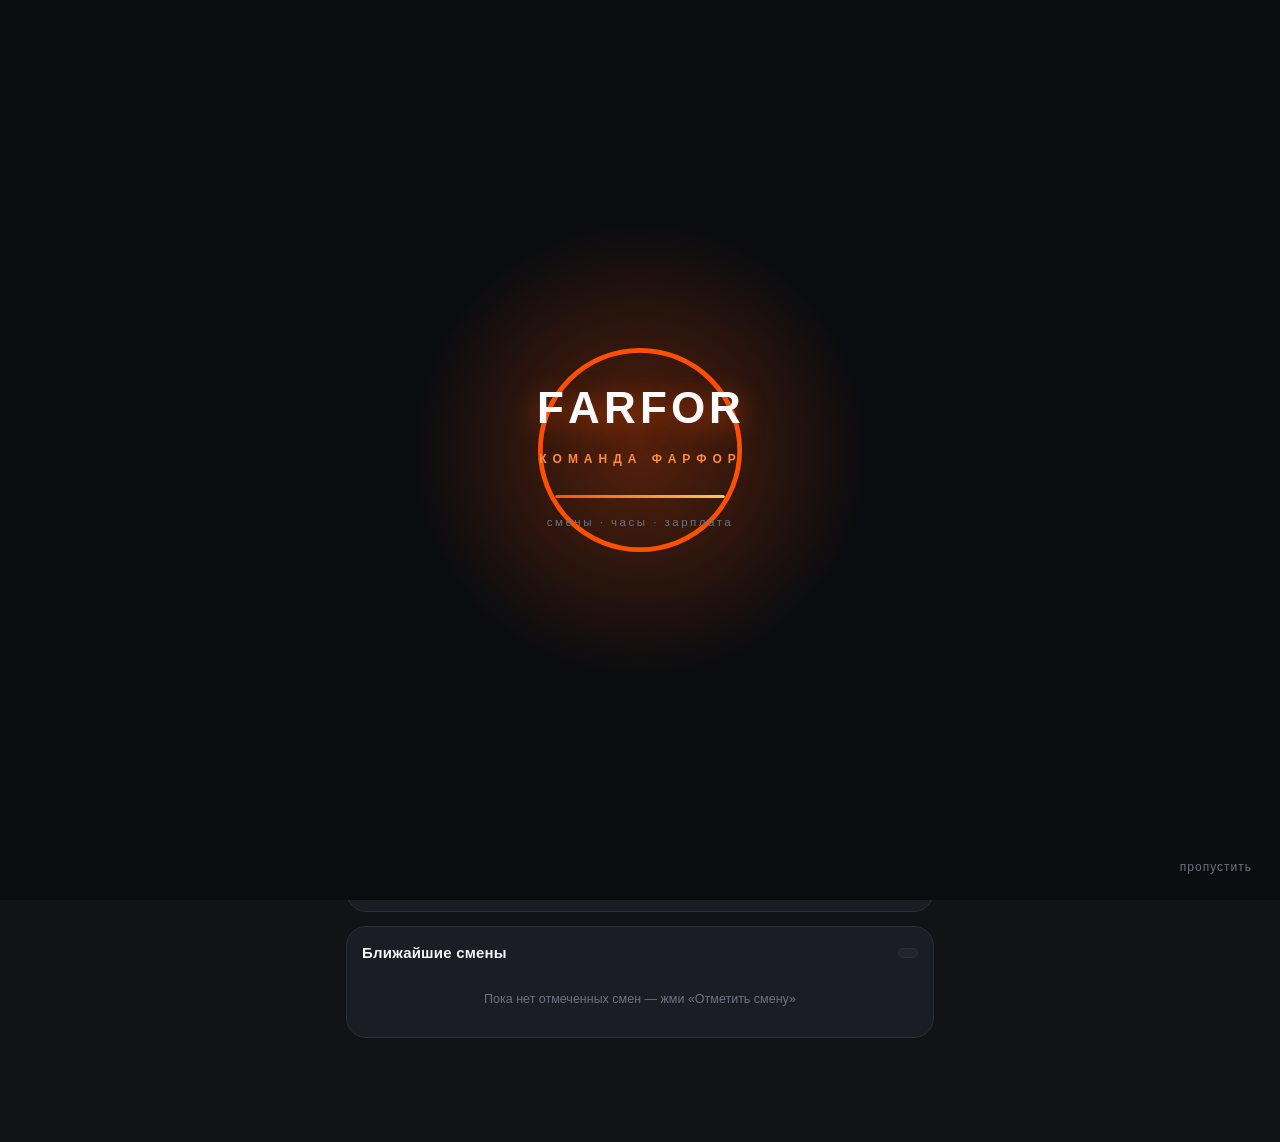
==== index.html @ def1e864 "sync: index.html" ====
<!DOCTYPE html>
<html lang="ru">
<head>
<meta charset="utf-8">
<meta name="viewport" content="width=device-width, initial-scale=1, viewport-fit=cover, user-scalable=no">
<title>Команда Фарфор — смены и зарплата</title>
<meta name="theme-color" content="#121317">
<meta name="description" content="Учёт смен, часов и зарплаты для повара FARFOR. График 2-2, 3-3, 5-2, календарь праздников, прогноз зарплаты.">
<link rel="manifest" href="manifest.webmanifest">
<link rel="icon" href="assets/icon-192.png">
<link rel="apple-touch-icon" href="assets/icon-192.png">
<meta name="apple-mobile-web-app-capable" content="yes">
<meta name="apple-mobile-web-app-status-bar-style" content="black-translucent">
<meta name="apple-mobile-web-app-title" content="Команда Фарфор">
<link rel="stylesheet" href="styles.css">
</head>
<body>

<!-- ══════════ ЗАСТАВКА ══════════ -->
<div id="splash" class="splash">
  <div class="splash-glow"></div>
  <div class="splash-ring"><svg viewBox="0 0 120 120"><circle class="ring-bg" cx="60" cy="60" r="52"/><circle class="ring-fg" cx="60" cy="60" r="52"/></svg></div>
  <div class="splash-logo">
    <span class="s-l">F</span><span class="s-l">A</span><span class="s-l">R</span><span class="s-l">F</span><span class="s-l">O</span><span class="s-l">R</span>
  </div>
  <div class="splash-sub">КОМАНДА&nbsp;ФАРФОР</div>
  <div class="splash-line"><i></i></div>
  <div class="splash-hint">смены · часы · зарплата</div>
  <button id="splashSkip" class="splash-skip">пропустить</button>
</div>

<!-- ══════════ ШАПКА ══════════ -->
<header class="topbar">
  <div class="tb-mark" id="tbMark">
    <svg viewBox="0 0 44 44" aria-hidden="true">
      <circle cx="22" cy="22" r="20" fill="none" stroke="#fe5000" stroke-width="2.5" opacity=".35"/>
      <path d="M13 27.5c0-5.2 4-9 9-9s9 3.8 9 9" fill="none" stroke="#fe5000" stroke-width="2.5" stroke-linecap="round"/>
      <circle cx="22" cy="16" r="3" fill="#ffc857"/>
    </svg>
  </div>
  <div class="tb-txt">
    <div class="tb-title" id="tbTitle">Команда Фарфор</div>
    <div class="tb-sub" id="tbSub">сегодня</div>
  </div>
  <div class="tb-rate"><span id="tbRate">—</span><small>₽/час</small></div>
  <button class="tb-theme" id="themeBtn" title="Светлая / тёмная тема">☀</button>
</header>

<main id="app">

  <!-- ══════════ СЕГОДНЯ ══════════ -->
  <section class="view on" id="view-home">
    <div class="hero" id="heroCard">
      <div class="hero-top">
        <span class="hero-hi" id="heroHi">Привет</span>
        <span class="hero-date" id="heroDate"></span>
      </div>
      <div class="hero-amt" id="heroAmt">0 ₽</div>
      <div class="hero-cap" id="heroCap">заработано сегодня</div>
      <div class="hero-bar"><i id="heroBar"></i></div>
      <div class="hero-foot">
        <div><b id="heroShift">—</b><span>смена сегодня</span></div>
        <div><b id="heroMonth">—</b><span>за месяц</span></div>
        <div><b id="heroLeft">—</b><span>до зарплаты</span></div>
      </div>
    </div>

    <div class="grid4">
      <div class="stat"><b id="stWeek">0</b><span>за неделю, ₽</span></div>
      <div class="stat"><b id="stMonth">0</b><span>за месяц, ₽</span></div>
      <div class="stat"><b id="stAll">0</b><span>всего, ₽</span></div>
      <div class="stat"><b id="stShifts">0</b><span>смен всего</span></div>
    </div>

    <div class="grid2">
      <div class="card mini">
        <div class="mi-ic">🔥</div>
        <b id="streakVal">0</b>
        <span id="streakTxt">серия смен подряд</span>
      </div>
      <div class="card mini">
        <div class="mi-ic">📈</div>
        <b id="deltaVal">—</b>
        <span id="deltaTxt">к прошлому месяцу</span>
      </div>
    </div>

    <div class="card">
      <div class="card-h"><h3>Прогноз: сколько получу</h3><span class="pill" id="payPill">зарплата 10-го</span></div>
      <div class="forecast">
        <div class="fc-row"><span id="fcLbl1">Зарплата</span><b id="fcPay1">—</b></div>
        <div class="fc-row"><span id="fcLbl2">Аванс</span><b id="fcPay2">—</b></div>
        <div class="fc-row big"><span id="fcLbl3">Ближайшая выплата</span><b id="fcTotal">0 ₽</b></div>
      </div>
      <div class="fc-bar"><i id="fcBar"></i></div>
      <div class="fc-note" id="fcNote"></div>
    </div>

    <div class="card">
      <div class="card-h"><h3>Быстрые действия</h3></div>
      <div class="quick">
        <button class="qbtn" data-act="mark-today"><span class="qi">✓</span>Отметить смену</button>
        <button class="qbtn" data-act="open-sched"><span class="qi">▤</span>График 2-2</button>
        <button class="qbtn" data-act="open-bonus"><span class="qi">₽</span>Чаевые / премия</button>
        <button class="qbtn" data-act="make-report"><span class="qi">⎙</span>Отчёт текстом</button>
      </div>
    </div>

    <div class="card">
      <div class="card-h"><h3>Ближайшие смены</h3><span class="pill" id="nextPill"></span></div>
      <div id="nextList" class="list"></div>
    </div>
  </section>

  <!-- ══════════ КАЛЕНДАРЬ ══════════ -->
  <section class="view" id="view-cal">
    <div class="card cal-card">
      <div class="cal-head">
        <button class="nav" data-cal="prev">‹</button>
        <div class="cal-month" id="calMonth"></div>
        <button class="nav" data-cal="next">›</button>
      </div>
      <div class="cal-week"><span>Пн</span><span>Вт</span><span>Ср</span><span>Чт</span><span>Пт</span><span>Сб</span><span>Вс</span></div>
      <div class="cal-grid" id="calGrid"></div>
      <div class="cal-legend">
        <span><i class="lg lg-work"></i>смена</span>
        <span><i class="lg lg-off"></i>отдых</span>
        <span><i class="lg lg-vac"></i>отпуск/больничный</span>
        <span><i class="lg lg-hol"></i>праздник</span>
      </div>
      <div class="cal-sum" id="calSum"></div>
      <div class="cal-actions">
        <button class="btn ghost" data-cal="fill">Заполнить по графику</button>
        <button class="btn ghost" data-cal="clear">Очистить месяц</button>
      </div>
    </div>
  </section>

  <!-- ══════════ ГРАФИК ══════════ -->
  <section class="view" id="view-sched">
    <div class="card">
      <div class="card-h"><h3>Мой график</h3><span class="pill" id="schedPill">2-2</span></div>
      <p class="muted small">Выбери паттерн — приложение расставит смены по календарю и посчитает зарплату.</p>
      <div class="pats" id="pats"></div>
    </div>
    <div class="card">
      <div class="card-h"><h3>Настройки графика</h3></div>
      <div class="field"><label>Начало отсчёта</label><input type="date" id="schedStart"></div>
      <div class="field"><label>Часов в смене</label>
        <div class="chips" id="schedHours"></div>
      </div>
      <div class="field"><label>Предпраздничный день</label>
        <select id="schedShort">
          <option value="6">Минус 1 час (шестидневка)</option>
          <option value="5">Минус 1 час (пятидневка)</option>
          <option value="0">Не сокращать</option>
        </select>
      </div>
      <button class="btn primary" data-act="apply-sched">Применить на 3 месяца</button>
    </div>
    <div class="card" id="schedPreviewCard">
      <div class="card-h"><h3>Превью</h3><span class="pill" id="prevPill"></span></div>
      <div id="schedPreview"></div>
    </div>
  </section>

  <!-- ══════════ ТАБЕЛЬ ══════════ -->
  <section class="view" id="view-tab">
    <div class="card">
      <div class="card-h"><h3>Табель</h3>
        <div style="display:flex;gap:6px">
          <button class="nav" data-tab-range="prev">‹</button>
          <button class="nav" data-tab-range="next">›</button>
        </div>
      </div>
      <button class="btn ghost" data-act="add-bonus" style="width:100%;margin-bottom:12px">+ Премия за месяц (бонус, доплата)</button>
      <div id="bonusLine"></div>
      <div class="seg" id="tabSeg">
        <button data-tr="month" class="on">Месяц</button>
        <button data-tr="q">3 мес</button>
        <button data-tr="all">Всё</button>
      </div>
      <div id="tabTitle" class="muted small" style="margin-bottom:8px"></div>
      <div id="tabList" class="list"></div>
      <div class="cal-sum" id="tabSum" style="margin-top:12px"></div>
    </div>
  </section>

  <!-- ══════════ СТАТИСТИКА ══════════ -->
  <section class="view" id="view-stats">
    <div class="seg" id="statsSeg">
      <button data-range="month" class="on">Месяц</button>
      <button data-range="q">3 мес</button>
      <button data-range="year">Год</button>
      <button data-range="all">Всё</button>
    </div>
    <div class="card">
      <div class="card-h"><h3>Заработок по дням</h3><span class="pill" id="chartPill"></span></div>
      <div id="chartBars" class="chart"></div>
    </div>
    <div class="card">
      <div class="card-h"><h3>Накопительно: факт vs график</h3></div>
      <div id="chartLine" class="chart"></div>
    </div>
    <div class="card">
      <div class="card-h"><h3>Структура</h3></div>
      <div id="chartDonut" class="chart"></div>
      <div id="statsBreak" class="break"></div>
    </div>
  </section>

  <!-- ══════════ НАСТРОЙКИ ══════════ -->
  <section class="view" id="view-set">
    <div class="card">
      <div class="card-h"><h3>Профиль</h3></div>
      <div class="field"><label>Как тебя звать</label><input type="text" id="fName" placeholder="Повар"></div>
      <div class="field"><label>Часовая ставка, ₽</label><input type="number" id="fRate" inputmode="numeric" min="0" step="10"></div>
      <div class="field row2">
        <div><label>Смена с</label><input type="time" id="fShiftStart" value="10:00"></div>
        <div><label>Смена до</label><input type="time" id="fShiftEnd" value="23:45"></div>
      </div>
      <div class="field"><label>Часов в смене по умолчанию</label><input type="number" id="fHours" inputmode="decimal" min="1" max="24" step="0.25"></div>
      <div class="field"><label>Точка / ресторан</label><input type="text" id="fPoint" placeholder="Уфа, Айская"></div>
      <div class="field row2">
        <div><label>Аванс — какого числа</label>
          <select id="fAdvance">
            <option value="1">1-е</option><option value="5">5-е</option>
            <option value="10">10-е</option><option value="15">15-е</option>
          </select>
        </div>
        <div><label>Зарплата — какого числа</label>
          <select id="fPayday">
            <option value="10">10-е</option><option value="15">15-е</option>
            <option value="20">20-е</option><option value="25">25-е</option>
            <option value="31">31-е</option>
          </select>
        </div>
      </div>
    </div>
    <div class="card">
      <div class="card-h"><h3>Доплаты</h3></div>
      <p class="muted small">У тебя по умолчанию 275 ₽/час и смена 10:00–23:45 без доплат. Ночные и праздничные — на твоё усмотрение, бонусы можно приплюсовать в конце месяца через «Премию за месяц» в Табеле.</p>
      <div class="field row2">
        <div><label>Ночная смена, +%</label><input type="number" id="fNight" inputmode="numeric" min="0" max="200" step="5"></div>
        <div><label>Праздник, +%</label><input type="number" id="fHol" inputmode="numeric" min="0" max="300" step="10"></div>
      </div>
      <div class="field"><label>Тема</label>
        <div class="chips" id="themeChips">
          <button class="chip on" data-theme="dark">🌙 Тёмная</button>
          <button class="chip" data-theme="light">☀ Светлая</button>
        </div>
      </div>
    </div>
    <div class="card">
      <div class="card-h"><h3>Данные</h3></div>
      <p class="muted small">Всё хранится только на телефоне. Никуда не отправляется.</p>
      <div class="quick">
        <button class="qbtn" data-act="exp-json"><span class="qi">↓</span>Экспорт JSON</button>
        <button class="qbtn" data-act="exp-csv"><span class="qi">↓</span>Экспорт CSV</button>
        <button class="qbtn" data-act="imp-json"><span class="qi">↑</span>Импорт JSON</button>
        <button class="qbtn" data-act="copy-backup"><span class="qi">⧉</span>Копировать в буфер</button>
      </div>
      <input type="file" id="impFile" accept=".json,application/json" hidden>
    </div>
    <div class="card">
      <div class="card-h"><h3>Приложение</h3></div>
      <div class="about">
        <div class="ab-row"><span>Версия</span><b id="abVer">1.0</b></div>
        <div class="ab-row"><span>Бренд</span><b>FARFOR</b></div>
        <div class="ab-row"><span>Данных в базе</span><b id="abCount">0</b></div>
      </div>
      <button class="btn danger" data-act="reset">Сбросить всё</button>
    </div>
  </section>
</main>

<!-- ══════════ НИЖНЕЕ МЕНЮ ══════════ -->
<nav class="tabbar">
  <button data-tab="home" class="on"><span class="ti">◉</span>Сегодня</button>
  <button data-tab="cal"><span class="ti">▦</span>Календарь</button>
  <button data-tab="sched"><span class="ti">▤</span>График</button>
  <button data-tab="tab"><span class="ti">☰</span>Табель</button>
  <button data-tab="stats"><span class="ti">◔</span>Стат.</button>
  <button data-tab="set"><span class="ti">⚙</span>Ещё</button>
</nav>

<!-- ══════════ ШТОРКА ДНЯ ══════════ -->
<div class="sheet-wrap" id="sheetWrap">
  <div class="sheet-bg" id="sheetBg"></div>
  <div class="sheet">
    <div class="sh-head">
      <div>
        <div class="sh-date" id="shDate"></div>
        <div class="sh-hol" id="shHol"></div>
      </div>
      <button class="sh-x" id="shClose">✕</button>
    </div>
    <div class="sh-body">
      <div class="field"><label>Что за день</label>
        <div class="chips" id="kindChips">
          <button data-kind="work" class="chip on">Смена</button>
          <button data-kind="off" class="chip">Отдых</button>
          <button data-kind="vacation" class="chip">Отпуск</button>
        </div>
      </div>
      <div class="field" id="hoursField"><label>Часов в смене</label>
        <div class="chips" id="hoursChips"></div>
        <div class="hours-row">
          <input type="number" id="shHours" min="0" max="24" step="0.25" inputmode="decimal">
          <span>ч фактически отработал</span>
        </div>
      </div>
      <div class="field" id="slotField"><label>Время смены</label>
        <div class="chips" id="slotChips"></div>
      </div>
      <div class="field" id="shortField"><label>Предпраздничный день</label>
        <div class="chips" id="shortChips">
          <button class="chip on" data-short="1">Минус 1 час</button>
          <button class="chip" data-short="0">Без сокращения</button>
        </div>
      </div>
      <div class="field row2">
        <div><label>Ставка, ₽/час</label><input type="number" id="shRate" inputmode="numeric" min="0" step="10"></div>
        <div><label>Чаевые / премия, ₽</label><input type="number" id="shBonus" inputmode="numeric" min="0" step="50"></div>
      </div>
      <div class="field"><label>Заметка</label><input type="text" id="shNote" placeholder="заказ, банкет, обучение"></div>
      <div class="sh-sum" id="shSum"></div>
      <div class="sh-actions">
        <button class="btn ghost" id="shDel">Удалить</button>
        <button class="btn primary" id="shSave">Сохранить</button>
      </div>
    </div>
  </div>
</div>

<div id="toast" class="toast"></div>

<script src="app.js"></script>
</body>
</html>
---- styles.css ----
/* ═══════════════════════════════════════════════
   КОМАНДА ФАРФОР — тёмная тема, оранжевый акцент
   ═══════════════════════════════════════════════ */
:root{
  --bg:#121317; --bg2:#171920; --card:#1b1d24; --card2:#21242d; --line:#2b2f39;
  --acc:#fe5000; --acc2:#ff8a3d; --gold:#ffc857; --green:#2ecc71; --red:#ff5a5f; --blue:#4aa8ff;
  --txt:#f4f5f7; --mut:#9aa1ae; --mut2:#6b7280;
  --sb: env(safe-area-inset-bottom, 0px);
  --tb: 64px;
  --r:20px;
}
*{box-sizing:border-box; -webkit-tap-highlight-color:transparent}
html,body{margin:0;padding:0}
body{
  background:var(--bg); color:var(--txt); font-family:-apple-system,BlinkMacSystemFont,"Segoe UI",Roboto,"Helvetica Neue",Arial,sans-serif;
  font-size:15px; line-height:1.45; -webkit-font-smoothing:antialiased;
  background-image:radial-gradient(900px 480px at 88% -8%, rgba(254,80,0,.16), transparent 62%),
                   radial-gradient(700px 400px at -10% 4%, rgba(255,200,87,.07), transparent 60%);
  background-attachment:fixed;
  min-height:100vh; overflow-x:hidden;
}
h3{margin:0;font-size:15px;font-weight:700;letter-spacing:.2px}
input,select,button{font-family:inherit;font-size:inherit;color:inherit}
button{cursor:pointer;border:none;background:none}
.muted{color:var(--mut)}
.small{font-size:12.5px;line-height:1.5}

/* ─────────── ЗАСТАВКА ─────────── */
.splash{
  position:fixed; inset:0; z-index:99; background:#0b0c0f; display:flex; flex-direction:column;
  align-items:center; justify-content:center; gap:0; overflow:hidden;
  transition:opacity .45s ease, visibility .45s;
}
.splash.hide{opacity:0; visibility:hidden; pointer-events:none}
.splash-glow{
  position:absolute; width:520px; height:520px; border-radius:50%;
  background:radial-gradient(circle, rgba(254,80,0,.30), transparent 62%);
  animation:glowPulse 2.2s ease-in-out infinite;
}
@keyframes glowPulse{0%,100%{transform:scale(.82);opacity:.55}50%{transform:scale(1.12);opacity:1}}
.splash-ring{position:absolute; width:230px; height:230px}
.splash-ring svg{width:100%;height:100%;transform:rotate(-90deg)}
.ring-bg{fill:none;stroke:rgba(255,255,255,.07);stroke-width:2}
.ring-fg{fill:none;stroke:var(--acc);stroke-width:2.5;stroke-linecap:round;
  stroke-dasharray:327;stroke-dashoffset:327;animation:ring 1.25s cubic-bezier(.4,0,.2,1) forwards}
@keyframes ring{to{stroke-dashoffset:0}}
.splash-logo{position:relative;display:flex;gap:2px;font-size:44px;font-weight:800;letter-spacing:2px;margin-top:6px}
.splash-logo .s-l{
  opacity:0;transform:translateY(16px) scale(.7);color:#fff;
  animation:letterIn .5s cubic-bezier(.2,1.3,.4,1) forwards;
  text-shadow:0 6px 26px rgba(254,80,0,.55);
}
.splash-logo .s-l:nth-child(1){animation-delay:.28s}.splash-logo .s-l:nth-child(2){animation-delay:.36s}
.splash-logo .s-l:nth-child(3){animation-delay:.44s}.splash-logo .s-l:nth-child(4){animation-delay:.52s}
.splash-logo .s-l:nth-child(5){animation-delay:.60s}.splash-logo .s-l:nth-child(6){animation-delay:.68s}
@keyframes letterIn{to{opacity:1;transform:translateY(0) scale(1)}}
.splash-sub{
  position:relative;margin-top:12px;font-size:12px;letter-spacing:6px;color:var(--acc2);
  opacity:0;animation:fadeIn .6s ease .95s forwards;font-weight:700;
}
.splash-line{position:relative;width:170px;height:3px;border-radius:3px;background:rgba(255,255,255,.1);margin-top:26px;overflow:hidden}
.splash-line i{position:absolute;inset:0;width:0;background:linear-gradient(90deg,var(--acc),var(--gold));animation:load 3.4s cubic-bezier(.3,.8,.4,1) forwards;border-radius:3px}
@keyframes load{to{width:100%}}
.splash-hint{position:relative;margin-top:16px;font-size:11.5px;letter-spacing:2.5px;color:var(--mut2);opacity:0;animation:fadeIn .6s ease 1.25s forwards}
@keyframes fadeIn{to{opacity:1}}
.splash-skip{position:absolute;right:16px;bottom:calc(18px + var(--sb));color:var(--mut2);font-size:12px;padding:8px 12px;letter-spacing:1px}
.splash-skip:active{color:var(--txt)}

/* ─────────── ШАПКА ─────────── */
.topbar{
  position:sticky; top:0; z-index:20; display:flex; align-items:center; gap:11px;
  padding:calc(env(safe-area-inset-top,0px) + 12px) 16px 12px;
  background:rgba(18,19,23,.82); backdrop-filter:blur(14px); -webkit-backdrop-filter:blur(14px);
  border-bottom:1px solid rgba(255,255,255,.05);
}
.tb-mark{width:38px;height:38px;flex:0 0 38px}
.tb-mark svg{width:100%;height:100%}
.tb-txt{flex:1;min-width:0}
.tb-title{font-weight:800;font-size:16px;letter-spacing:.3px;white-space:nowrap;overflow:hidden;text-overflow:ellipsis}
.tb-sub{font-size:11.5px;color:var(--mut);text-transform:lowercase}
.tb-rate{text-align:right;line-height:1.1}
.tb-rate span{font-weight:800;font-size:15px;color:var(--acc2)}
.tb-rate small{display:block;font-size:9.5px;color:var(--mut2);letter-spacing:.5px}

main{padding:16px 16px calc(var(--tb) + var(--sb) + 26px);max-width:620px;margin:0 auto}
.view{display:none;animation:fadeUp .28s ease}
.view.on{display:block}
@keyframes fadeUp{from{opacity:0;transform:translateY(9px)}to{opacity:1;transform:none}}

/* ─────────── ГЕРОЙ (сегодня) ─────────── */
.hero{
  position:relative;overflow:hidden;border-radius:24px;padding:18px 18px 14px;margin-bottom:14px;
  background:linear-gradient(145deg,#24272f 0%,#1a1c22 55%,#15161b 100%);
  border:1px solid var(--line);
  box-shadow:0 18px 44px -22px rgba(0,0,0,.9);
}
.hero::after{
  content:"";position:absolute;right:-56px;top:-56px;width:190px;height:190px;border-radius:50%;
  background:radial-gradient(circle,rgba(254,80,0,.34),transparent 68%);
}
.hero-top{display:flex;justify-content:space-between;align-items:baseline;position:relative;z-index:1}
.hero-hi{font-size:13.5px;color:var(--mut)}
.hero-date{font-size:12px;color:var(--mut2);text-transform:capitalize}
.hero-amt{position:relative;z-index:1;font-size:38px;font-weight:800;letter-spacing:-1px;margin-top:10px;
  background:linear-gradient(180deg,#fff,#ffc9a8);-webkit-background-clip:text;background-clip:text;color:transparent}
.hero-cap{position:relative;z-index:1;font-size:12.5px;color:var(--mut);margin-top:-2px}
.hero-bar{position:relative;z-index:1;height:6px;border-radius:6px;background:rgba(255,255,255,.07);margin:14px 0 12px;overflow:hidden}
.hero-bar i{display:block;height:100%;width:0;border-radius:6px;background:linear-gradient(90deg,var(--acc),var(--gold));transition:width .7s cubic-bezier(.3,1,.4,1)}
.hero-foot{position:relative;z-index:1;display:grid;grid-template-columns:repeat(3,1fr);gap:8px}
.hero-foot div{display:flex;flex-direction:column}
.hero-foot b{font-size:15px;font-weight:800;line-height:1.2}
.hero-foot span{font-size:10.5px;color:var(--mut2);letter-spacing:.2px}

/* ─────────── СТАТ-ПЛИТКИ ─────────── */
.grid4{display:grid;grid-template-columns:repeat(2,1fr);gap:10px;margin-bottom:14px}
.stat{background:var(--card);border:1px solid var(--line);border-radius:16px;padding:12px 13px}
.stat b{display:block;font-size:21px;font-weight:800;letter-spacing:-.4px}
.stat span{font-size:11px;color:var(--mut2)}

/* ─────────── КАРТОЧКИ ─────────── */
.card{background:var(--card);border:1px solid var(--line);border-radius:var(--r);padding:15px;margin-bottom:14px}
.card-h{display:flex;align-items:center;justify-content:space-between;gap:10px;margin-bottom:12px}
.pill{font-size:10.5px;color:var(--mut);background:var(--card2);border:1px solid var(--line);padding:4px 9px;border-radius:999px;white-space:nowrap}

.forecast .fc-row{display:flex;justify-content:space-between;align-items:center;padding:7px 0;font-size:13.5px;color:var(--mut)}
.forecast .fc-row b{color:var(--txt);font-weight:700}
.forecast .fc-row.big{border-top:1px dashed var(--line);margin-top:5px;padding-top:11px;font-size:14px;color:var(--txt)}
.forecast .fc-row.big b{font-size:21px;color:var(--acc2);font-weight:800}
.fc-bar{height:8px;border-radius:8px;background:rgba(255,255,255,.07);overflow:hidden;margin:10px 0 8px}
.fc-bar i{display:block;height:100%;width:0;border-radius:8px;background:linear-gradient(90deg,var(--acc),var(--gold));transition:width .8s cubic-bezier(.3,1,.4,1)}
.fc-note{font-size:11.5px;color:var(--mut2)}

.quick{display:grid;grid-template-columns:repeat(2,1fr);gap:9px}
.qbtn{display:flex;align-items:center;gap:9px;background:var(--card2);border:1px solid var(--line);border-radius:14px;padding:12px;font-size:13px;font-weight:600;text-align:left}
.qbtn:active{background:#2a2e38;transform:scale(.98)}
.qi{width:28px;height:28px;flex:0 0 28px;border-radius:9px;background:rgba(254,80,0,.16);color:var(--acc2);display:grid;place-items:center;font-size:14px;font-weight:800}

.list{display:flex;flex-direction:column;gap:8px}
.li{display:flex;align-items:center;gap:11px;padding:10px 11px;background:var(--card2);border:1px solid var(--line);border-radius:13px}
.li-d{width:40px;flex:0 0 40px;text-align:center}
.li-d b{display:block;font-size:16px;font-weight:800;line-height:1}
.li-d span{font-size:9.5px;color:var(--mut2);text-transform:uppercase;letter-spacing:.4px}
.li-t{flex:1;min-width:0}
.li-t b{display:block;font-size:13.5px;font-weight:600}
.li-t span{font-size:11px;color:var(--mut2)}
.li-m{text-align:right;font-size:13.5px;font-weight:700;color:var(--acc2)}
.empty{color:var(--mut2);font-size:12.5px;text-align:center;padding:14px 0}

/* ─────────── КАЛЕНДАРЬ ─────────── */
.cal-card{padding:13px}
.cal-head{display:flex;align-items:center;justify-content:space-between;margin-bottom:10px}
.cal-month{font-weight:800;font-size:15.5px}
.nav{width:36px;height:36px;border-radius:11px;background:var(--card2);border:1px solid var(--line);font-size:19px;color:var(--mut)}
.nav:active{color:var(--acc2)}
.cal-week{display:grid;grid-template-columns:repeat(7,1fr);font-size:10.5px;color:var(--mut2);text-align:center;margin-bottom:4px;font-weight:700}
.cal-grid{display:grid;grid-template-columns:repeat(7,1fr);gap:3px}
.day{position:relative;aspect-ratio:1/1;border-radius:11px;display:flex;flex-direction:column;align-items:center;justify-content:center;
  font-size:13.5px;font-weight:600;background:#191b21;border:1px solid transparent;color:var(--txt)}
.day.blank{background:transparent}
.day.wknd{color:var(--mut2)}
.day.hol{background:rgba(254,80,0,.10);border-color:rgba(254,80,0,.3)}
.day.hol .dn{color:var(--acc2)}
.day.work{background:linear-gradient(160deg,var(--acc),#d63f00);color:#fff;box-shadow:0 5px 14px -6px rgba(254,80,0,.7)}
.day.vac{background:rgba(74,168,255,.13);border-color:rgba(74,168,255,.34);color:#9cd0ff}
.day.off{background:#14161b;color:var(--mut2)}
.day.today{border-color:var(--gold);box-shadow:0 0 0 1px var(--gold) inset}
.day .dn{line-height:1.05}
.day .dh{font-size:8.5px;opacity:.85;line-height:1;margin-top:1px}
.day .dot{position:absolute;top:4px;right:5px;width:5px;height:5px;border-radius:50%;background:var(--gold)}
.cal-legend{display:flex;flex-wrap:wrap;gap:10px;margin:12px 0 8px;font-size:10.5px;color:var(--mut2)}
.cal-legend span{display:flex;align-items:center;gap:5px}
.lg{width:10px;height:10px;border-radius:3px;display:inline-block}
.lg-work{background:var(--acc)} .lg-off{background:#2a2e38} .lg-vac{background:rgba(74,168,255,.5)} .lg-hol{background:rgba(254,80,0,.35);border:1px solid var(--acc)}
.cal-sum{display:flex;justify-content:space-between;font-size:12px;color:var(--mut);padding:9px 11px;background:var(--card2);border-radius:12px;margin-bottom:10px}
.cal-sum b{color:var(--txt)}
.cal-actions{display:grid;grid-template-columns:1fr 1fr;gap:9px}

/* ─────────── КНОПКИ ─────────── */
.btn{border-radius:14px;padding:13px;font-weight:700;font-size:14px;text-align:center}
.btn.primary{background:linear-gradient(135deg,var(--acc),#e04600);color:#fff;box-shadow:0 10px 24px -12px rgba(254,80,0,.9)}
.btn.primary:active{transform:scale(.98)}
.btn.ghost{background:var(--card2);border:1px solid var(--line);color:var(--mut)}
.btn.danger{background:rgba(255,90,95,.12);border:1px solid rgba(255,90,95,.35);color:#ff8f93;width:100%;margin-top:12px}

/* ─────────── ПОЛЯ ─────────── */
.field{margin-bottom:13px}
.field label{display:block;font-size:11.5px;color:var(--mut2);margin-bottom:6px;letter-spacing:.2px}
.field input,.field select{width:100%;background:var(--card2);border:1px solid var(--line);border-radius:13px;padding:12px;font-size:14.5px;outline:none}
.field input:focus,.field select:focus{border-color:var(--acc)}
.row2{display:grid;grid-template-columns:1fr 1fr;gap:10px}
.chips{display:flex;flex-wrap:wrap;gap:7px}
.chip{padding:9px 13px;border-radius:11px;background:var(--card2);border:1px solid var(--line);font-size:13px;font-weight:600;color:var(--mut)}
.chip.on{background:rgba(254,80,0,.16);border-color:var(--acc);color:var(--acc2)}

/* ─────────── ПАТТЕРНЫ ─────────── */
.pats{display:flex;flex-direction:column;gap:9px}
.pat{display:flex;align-items:center;gap:12px;padding:11px 12px;background:var(--card2);border:1px solid var(--line);border-radius:14px;text-align:left}
.pat.on{border-color:var(--acc);background:rgba(254,80,0,.09)}
.pat-viz{display:flex;gap:2px;flex:0 0 auto}
.pat-viz i{width:9px;height:16px;border-radius:3px;background:#333844;display:block}
.pat-viz i.w{background:var(--acc)}
.pat-txt{flex:1;min-width:0}
.pat-txt b{display:block;font-size:14px;font-weight:700}
.pat-txt span{font-size:11px;color:var(--mut2)}
.pat-est{font-size:11px;color:var(--mut);text-align:right;white-space:nowrap}

/* ─────────── ГРАФИКИ ─────────── */
.chart{width:100%}
.chart svg{width:100%;height:auto;display:block;overflow:visible}
.seg{display:grid;grid-template-columns:repeat(4,1fr);gap:4px;background:var(--card);border:1px solid var(--line);border-radius:14px;padding:4px;margin-bottom:14px}
.seg button{padding:9px 0;border-radius:11px;font-size:12.5px;font-weight:600;color:var(--mut)}
.seg button.on{background:var(--acc);color:#fff}
.break{margin-top:12px;display:flex;flex-direction:column;gap:7px}
.br{display:flex;justify-content:space-between;font-size:12.5px;color:var(--mut);padding-bottom:6px;border-bottom:1px solid rgba(255,255,255,.05)}
.br b{color:var(--txt)}

/* ─────────── ТАББАР ─────────── */
.tabbar{
  position:fixed;left:0;right:0;bottom:0;z-index:30;display:grid;grid-template-columns:repeat(6,1fr);
  background:rgba(20,21,26,.94);backdrop-filter:blur(16px);-webkit-backdrop-filter:blur(16px);
  border-top:1px solid rgba(255,255,255,.06);padding:7px 4px calc(7px + var(--sb));
}
.tabbar button{display:flex;flex-direction:column;align-items:center;gap:2px;color:var(--mut2);font-size:9.5px;font-weight:600;padding:3px 0;min-width:0}
.tabbar .ti{font-size:16px;line-height:1}
.tabbar button.on{color:var(--acc2)}

/* ─────────── ШТОРКА ─────────── */
.sheet-wrap{position:fixed;inset:0;z-index:60;display:none}
.sheet-wrap.on{display:block}
.sheet-bg{position:absolute;inset:0;background:rgba(0,0,0,.62);backdrop-filter:blur(3px);animation:fadeIn .2s}
.sheet{position:absolute;left:0;right:0;bottom:0;background:var(--bg2);border-radius:26px 26px 0 0;
  border-top:1px solid var(--line);padding:16px 16px calc(18px + var(--sb));max-height:88vh;overflow-y:auto;
  animation:up .3s cubic-bezier(.2,1,.3,1)}
@keyframes up{from{transform:translateY(100%)}to{transform:none}}
.sh-head{display:flex;justify-content:space-between;align-items:flex-start;margin-bottom:14px}
.sh-date{font-weight:800;font-size:17px}
.sh-hol{font-size:11.5px;color:var(--acc2);margin-top:2px}
.sh-x{width:32px;height:32px;border-radius:10px;background:var(--card2);border:1px solid var(--line);color:var(--mut)}
.sh-sum{background:var(--card2);border:1px solid var(--line);border-radius:14px;padding:12px;text-align:center;margin:4px 0 14px}
.sh-sum b{font-size:22px;font-weight:800;color:var(--acc2)}
.sh-sum span{font-size:11.5px;color:var(--mut2);display:block;margin-top:2px}
.sh-actions{display:grid;grid-template-columns:1fr 2fr;gap:9px}

/* ─────────── ТОСТ ─────────── */
.toast{position:fixed;left:50%;bottom:calc(var(--tb) + var(--sb) + 18px);transform:translate(-50%,24px);z-index:80;
  background:#252932;border:1px solid var(--line);border-radius:14px;padding:12px 17px;font-size:13px;
  opacity:0;pointer-events:none;transition:.3s;box-shadow:0 12px 30px -12px #000;max-width:88vw;text-align:center}
.toast.on{opacity:1;transform:translate(-50%,0)}

/* ─────────── ПРОЧЕЕ ─────────── */
.about{display:flex;flex-direction:column;gap:8px}
.ab-row{display:flex;justify-content:space-between;font-size:13px;color:var(--mut)}
.ab-row b{color:var(--txt)}
.preview-grid{display:grid;grid-template-columns:repeat(7,1fr);gap:3px;margin-bottom:10px}
.pv{aspect-ratio:1/1;border-radius:7px;display:grid;place-items:center;font-size:10px;background:#1d2028;color:var(--mut2)}
.pv.w{background:var(--acc);color:#fff;font-weight:700}
.pv.o{background:#22252d}
.preview-cap{font-size:12px;color:var(--mut);text-align:center}
@media(min-width:560px){
  .grid4{grid-template-columns:repeat(4,1fr)}
  .quick{grid-template-columns:repeat(4,1fr)}
  .hero-amt{font-size:44px}
}

/* ═══════════ ДОПОЛНИТЕЛЬНО: тема, мини-карточки, отчёт ═══════════ */
.tb-theme{width:36px;height:36px;flex:0 0 36px;border-radius:12px;background:var(--card2);border:1px solid var(--line);color:var(--acc2);font-size:15px}
.tb-theme:active{transform:scale(.94)}

.grid2{display:grid;grid-template-columns:1fr 1fr;gap:10px;margin-bottom:14px}
.card.mini{display:flex;flex-direction:column;align-items:flex-start;gap:2px;padding:13px}
.card.mini b{font-size:24px;font-weight:800;letter-spacing:-.6px}
.card.mini span{font-size:11px;color:var(--mut2)}
.mi-ic{font-size:18px;line-height:1;margin-bottom:2px}

/* конфетти при сохранении */
.confetti{position:fixed;inset:0;pointer-events:none;z-index:95;overflow:hidden}
.confetti i{position:absolute;top:-16px;left:var(--x);width:8px;height:13px;border-radius:2px;background:var(--c);
  transform:rotate(var(--r));animation:fall 1.2s cubic-bezier(.3,.7,.5,1) var(--d) forwards}
@keyframes fall{0%{transform:translateY(-20px) rotate(var(--r));opacity:1}
  100%{transform:translateY(102vh) rotate(calc(var(--r) + 540deg));opacity:0}}

/* модалка отчёта */
.txtbox{white-space:pre-wrap;word-break:break-word;background:var(--card2);border:1px solid var(--line);border-radius:14px;
  padding:13px;font-size:12.5px;line-height:1.55;max-height:52vh;overflow-y:auto;
  font-family:ui-monospace,SFMono-Regular,Menlo,Consolas,monospace;color:#dfe3ea;margin:0 0 12px}
.txt-copy{width:100%}

/* ─────────── СВЕТЛАЯ ТЕМА ─────────── */
body[data-theme="light"]{
  --bg:#f7f5f2; --bg2:#ffffff; --card:#ffffff; --card2:#f2efec; --line:#e4dfd9;
  --txt:#16181d; --mut:#666b76; --mut2:#9aa0ab;
  background-image:radial-gradient(900px 480px at 88% -8%, rgba(254,80,0,.10), transparent 62%),
                   radial-gradient(700px 400px at -10% 4%, rgba(255,200,87,.10), transparent 60%);
}
body[data-theme="light"] .topbar{background:rgba(255,255,255,.88)}
body[data-theme="light"] .tabbar{background:rgba(255,255,255,.93)}
body[data-theme="light"] .hero{background:linear-gradient(145deg,#ffffff 0%,#faf7f3 60%,#f6f2ec 100%);box-shadow:0 14px 34px -24px rgba(60,40,20,.45)}
body[data-theme="light"] .hero-amt{background:linear-gradient(180deg,#16181d,#a04a12);-webkit-background-clip:text;background-clip:text;color:transparent}
body[data-theme="light"] .hero-bar{background:rgba(0,0,0,.07)}
body[data-theme="light"] .splash{background:#fbfaf8}
body[data-theme="light"] .splash-logo .s-l{color:#16181d;text-shadow:0 4px 20px rgba(254,80,0,.28)}
body[data-theme="light"] .splash-sub{color:#e04600}
body[data-theme="light"] .splash-line{background:rgba(0,0,0,.08)}
body[data-theme="light"] .ring-bg{stroke:rgba(0,0,0,.08)}
body[data-theme="light"] .splash-glow{background:radial-gradient(circle, rgba(254,80,0,.18), transparent 62%)}
body[data-theme="light"] .day{background:#f0ede9}
body[data-theme="light"] .day.off{background:#f6f4f1}
body[data-theme="light"] .day.hol{background:rgba(254,80,0,.09)}
body[data-theme="light"] .card,body[data-theme="light"] .stat{box-shadow:0 8px 22px -18px rgba(50,35,20,.55)}
body[data-theme="light"] .txtbox{color:#2a2d34}
body[data-theme="light"] .day.work{color:#fff}
body[data-theme="light"] .splash-skip{color:var(--mut2)}

.hours-row{display:flex;align-items:center;gap:9px;margin-top:9px}
.hours-row input{width:92px;text-align:center;font-weight:700;background:var(--card2);border:1px solid var(--line);border-radius:12px;padding:9px;font-size:15px;outline:none}
.hours-row input:focus{border-color:var(--acc)}
.hours-row span{font-size:11.5px;color:var(--mut2)}
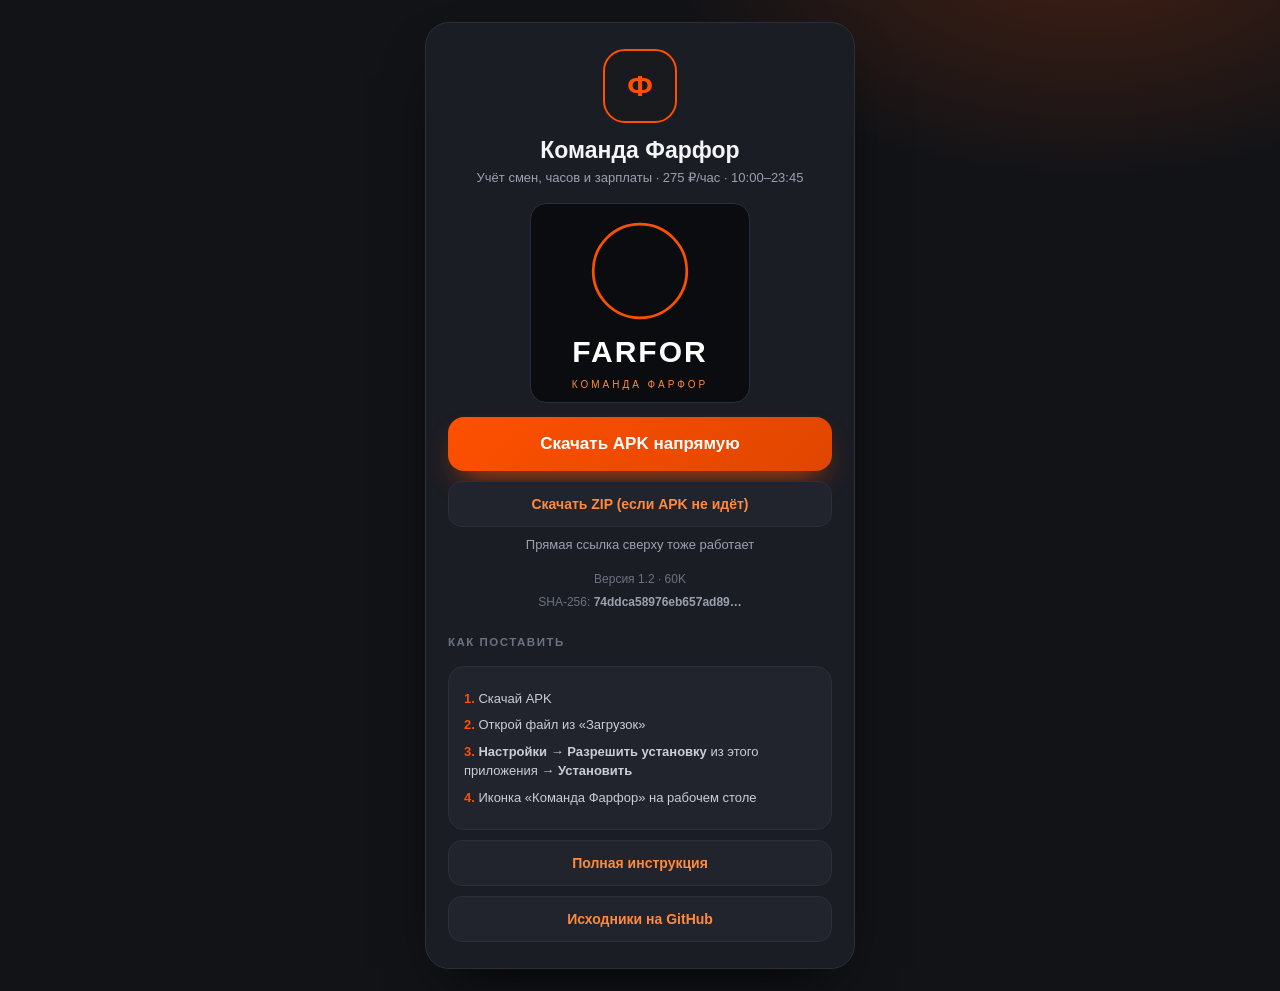
==== commit 38e33184: "pages: страница загрузки APK" ====
--- a/index.html
+++ b/index.html
@@ -1,340 +1,54 @@
 <!DOCTYPE html>
-<html lang="ru">
-<head>
-<meta charset="utf-8">
-<meta name="viewport" content="width=device-width, initial-scale=1, viewport-fit=cover, user-scalable=no">
-<title>Команда Фарфор — смены и зарплата</title>
-<meta name="theme-color" content="#121317">
-<meta name="description" content="Учёт смен, часов и зарплаты для повара FARFOR. График 2-2, 3-3, 5-2, календарь праздников, прогноз зарплаты.">
-<link rel="manifest" href="manifest.webmanifest">
-<link rel="icon" href="assets/icon-192.png">
-<link rel="apple-touch-icon" href="assets/icon-192.png">
-<meta name="apple-mobile-web-app-capable" content="yes">
-<meta name="apple-mobile-web-app-status-bar-style" content="black-translucent">
-<meta name="apple-mobile-web-app-title" content="Команда Фарфор">
-<link rel="stylesheet" href="styles.css">
-</head>
-<body>
-
-<!-- ══════════ ЗАСТАВКА ══════════ -->
-<div id="splash" class="splash">
-  <div class="splash-glow"></div>
-  <div class="splash-ring"><svg viewBox="0 0 120 120"><circle class="ring-bg" cx="60" cy="60" r="52"/><circle class="ring-fg" cx="60" cy="60" r="52"/></svg></div>
-  <div class="splash-logo">
-    <span class="s-l">F</span><span class="s-l">A</span><span class="s-l">R</span><span class="s-l">F</span><span class="s-l">O</span><span class="s-l">R</span>
-  </div>
-  <div class="splash-sub">КОМАНДА&nbsp;ФАРФОР</div>
-  <div class="splash-line"><i></i></div>
-  <div class="splash-hint">смены · часы · зарплата</div>
-  <button id="splashSkip" class="splash-skip">пропустить</button>
+<html lang="ru"><head><meta charset="utf-8">
+<meta name="viewport" content="width=device-width,initial-scale=1">
+<title>Команда Фарфор — скачать</title>
+<style>
+*{box-sizing:border-box;margin:0;padding:0}
+body{background:#121317;color:#f4f5f7;font-family:-apple-system,BlinkMacSystemFont,"Segoe UI",Roboto,Arial,sans-serif;
+min-height:100vh;display:flex;align-items:center;justify-content:center;padding:22px;
+background-image:radial-gradient(700px 420px at 85% -8%,rgba(254,80,0,.22),transparent 62%)}
+.card{width:100%;max-width:430px;background:#1b1d24;border:1px solid #2b2f39;border-radius:24px;padding:26px 22px;text-align:center;box-shadow:0 26px 60px -28px #000}
+.logo{width:74px;height:74px;margin:0 auto 14px;border-radius:22px;background:#191a1e;border:2px solid #fe5000;display:grid;place-items:center;font-size:30px;font-weight:800;color:#fe5000}
+h1{font-size:23px;font-weight:800}.sub{color:#9aa1ae;font-size:13px;margin-top:6px}
+.gif{width:100%;max-width:220px;border-radius:16px;margin:18px auto 4px;display:block;border:1px solid #2b2f39}
+.btn{display:block;background:linear-gradient(135deg,#fe5000,#e04600);color:#fff;text-decoration:none;font-weight:800;font-size:17px;padding:17px;border-radius:16px;margin-top:14px;box-shadow:0 14px 30px -14px rgba(254,80,0,.95)}
+.btn2{display:block;background:#21242d;border:1px solid #2b2f39;color:#ff8a3d;text-decoration:none;font-weight:700;font-size:14px;padding:14px;border-radius:14px;margin-top:10px}
+.meta{margin-top:16px;font-size:12px;color:#6b7280;line-height:1.9}.meta b{color:#9aa1ae}
+.steps{margin-top:18px;text-align:left;background:#21242d;border:1px solid #2b2f39;border-radius:16px;padding:15px}
+.steps p{font-size:13px;color:#c8cdd6;margin:7px 0;line-height:1.5}.n{color:#fe5000;font-weight:800}
+h2{font-size:11.5px;color:#6b7280;letter-spacing:1.5px;text-transform:uppercase;margin:22px 0 10px;text-align:left}
+#st{font-size:13px;color:#9aa1ae;margin-top:10px}
+</style></head><body>
+<div class="card">
+ <div class="logo">Ф</div>
+ <h1>Команда Фарфор</h1>
+ <div class="sub">Учёт смен, часов и зарплаты · 275 ₽/час · 10:00–23:45</div>
+ <div class="gif" style="height:200px;display:flex;align-items:center;justify-content:center;background:#0b0c0f;border-radius:16px;margin:18px auto 4px;border:1px solid #2b2f39;flex-direction:column;gap:10px">
+ <div style="position:relative;width:108px;height:108px"><svg viewBox="0 0 120 120" style="width:100%;height:100%;transform:rotate(-90deg)"><circle cx="60" cy="60" r="52" fill="none" stroke="rgba(255,255,255,.08)" stroke-width="3"/><circle cx="60" cy="60" r="52" fill="none" stroke="#fe5000" stroke-width="3" stroke-linecap="round" stroke-dasharray="327" stroke-dashoffset="327"><animate attributeName="stroke-dashoffset" from="327" to="0" dur="1.3s" fill="freeze"/></circle></svg></div>
+ <div style="font-size:30px;font-weight:800;letter-spacing:2px;color:#fff">FARFOR</div>
+ <div style="font-size:10px;letter-spacing:3px;color:#ff8a3d">КОМАНДА ФАРФОР</div>
 </div>
-
-<!-- ══════════ ШАПКА ══════════ -->
-<header class="topbar">
-  <div class="tb-mark" id="tbMark">
-    <svg viewBox="0 0 44 44" aria-hidden="true">
-      <circle cx="22" cy="22" r="20" fill="none" stroke="#fe5000" stroke-width="2.5" opacity=".35"/>
-      <path d="M13 27.5c0-5.2 4-9 9-9s9 3.8 9 9" fill="none" stroke="#fe5000" stroke-width="2.5" stroke-linecap="round"/>
-      <circle cx="22" cy="16" r="3" fill="#ffc857"/>
-    </svg>
-  </div>
-  <div class="tb-txt">
-    <div class="tb-title" id="tbTitle">Команда Фарфор</div>
-    <div class="tb-sub" id="tbSub">сегодня</div>
-  </div>
-  <div class="tb-rate"><span id="tbRate">—</span><small>₽/час</small></div>
-  <button class="tb-theme" id="themeBtn" title="Светлая / тёмная тема">☀</button>
-</header>
-
-<main id="app">
-
-  <!-- ══════════ СЕГОДНЯ ══════════ -->
-  <section class="view on" id="view-home">
-    <div class="hero" id="heroCard">
-      <div class="hero-top">
-        <span class="hero-hi" id="heroHi">Привет</span>
-        <span class="hero-date" id="heroDate"></span>
-      </div>
-      <div class="hero-amt" id="heroAmt">0 ₽</div>
-      <div class="hero-cap" id="heroCap">заработано сегодня</div>
-      <div class="hero-bar"><i id="heroBar"></i></div>
-      <div class="hero-foot">
-        <div><b id="heroShift">—</b><span>смена сегодня</span></div>
-        <div><b id="heroMonth">—</b><span>за месяц</span></div>
-        <div><b id="heroLeft">—</b><span>до зарплаты</span></div>
-      </div>
-    </div>
-
-    <div class="grid4">
-      <div class="stat"><b id="stWeek">0</b><span>за неделю, ₽</span></div>
-      <div class="stat"><b id="stMonth">0</b><span>за месяц, ₽</span></div>
-      <div class="stat"><b id="stAll">0</b><span>всего, ₽</span></div>
-      <div class="stat"><b id="stShifts">0</b><span>смен всего</span></div>
-    </div>
-
-    <div class="grid2">
-      <div class="card mini">
-        <div class="mi-ic">🔥</div>
-        <b id="streakVal">0</b>
-        <span id="streakTxt">серия смен подряд</span>
-      </div>
-      <div class="card mini">
-        <div class="mi-ic">📈</div>
-        <b id="deltaVal">—</b>
-        <span id="deltaTxt">к прошлому месяцу</span>
-      </div>
-    </div>
-
-    <div class="card">
-      <div class="card-h"><h3>Прогноз: сколько получу</h3><span class="pill" id="payPill">зарплата 10-го</span></div>
-      <div class="forecast">
-        <div class="fc-row"><span id="fcLbl1">Зарплата</span><b id="fcPay1">—</b></div>
-        <div class="fc-row"><span id="fcLbl2">Аванс</span><b id="fcPay2">—</b></div>
-        <div class="fc-row big"><span id="fcLbl3">Ближайшая выплата</span><b id="fcTotal">0 ₽</b></div>
-      </div>
-      <div class="fc-bar"><i id="fcBar"></i></div>
-      <div class="fc-note" id="fcNote"></div>
-    </div>
-
-    <div class="card">
-      <div class="card-h"><h3>Быстрые действия</h3></div>
-      <div class="quick">
-        <button class="qbtn" data-act="mark-today"><span class="qi">✓</span>Отметить смену</button>
-        <button class="qbtn" data-act="open-sched"><span class="qi">▤</span>График 2-2</button>
-        <button class="qbtn" data-act="open-bonus"><span class="qi">₽</span>Чаевые / премия</button>
-        <button class="qbtn" data-act="make-report"><span class="qi">⎙</span>Отчёт текстом</button>
-      </div>
-    </div>
-
-    <div class="card">
-      <div class="card-h"><h3>Ближайшие смены</h3><span class="pill" id="nextPill"></span></div>
-      <div id="nextList" class="list"></div>
-    </div>
-  </section>
-
-  <!-- ══════════ КАЛЕНДАРЬ ══════════ -->
-  <section class="view" id="view-cal">
-    <div class="card cal-card">
-      <div class="cal-head">
-        <button class="nav" data-cal="prev">‹</button>
-        <div class="cal-month" id="calMonth"></div>
-        <button class="nav" data-cal="next">›</button>
-      </div>
-      <div class="cal-week"><span>Пн</span><span>Вт</span><span>Ср</span><span>Чт</span><span>Пт</span><span>Сб</span><span>Вс</span></div>
-      <div class="cal-grid" id="calGrid"></div>
-      <div class="cal-legend">
-        <span><i class="lg lg-work"></i>смена</span>
-        <span><i class="lg lg-off"></i>отдых</span>
-        <span><i class="lg lg-vac"></i>отпуск/больничный</span>
-        <span><i class="lg lg-hol"></i>праздник</span>
-      </div>
-      <div class="cal-sum" id="calSum"></div>
-      <div class="cal-actions">
-        <button class="btn ghost" data-cal="fill">Заполнить по графику</button>
-        <button class="btn ghost" data-cal="clear">Очистить месяц</button>
-      </div>
-    </div>
-  </section>
-
-  <!-- ══════════ ГРАФИК ══════════ -->
-  <section class="view" id="view-sched">
-    <div class="card">
-      <div class="card-h"><h3>Мой график</h3><span class="pill" id="schedPill">2-2</span></div>
-      <p class="muted small">Выбери паттерн — приложение расставит смены по календарю и посчитает зарплату.</p>
-      <div class="pats" id="pats"></div>
-    </div>
-    <div class="card">
-      <div class="card-h"><h3>Настройки графика</h3></div>
-      <div class="field"><label>Начало отсчёта</label><input type="date" id="schedStart"></div>
-      <div class="field"><label>Часов в смене</label>
-        <div class="chips" id="schedHours"></div>
-      </div>
-      <div class="field"><label>Предпраздничный день</label>
-        <select id="schedShort">
-          <option value="6">Минус 1 час (шестидневка)</option>
-          <option value="5">Минус 1 час (пятидневка)</option>
-          <option value="0">Не сокращать</option>
-        </select>
-      </div>
-      <button class="btn primary" data-act="apply-sched">Применить на 3 месяца</button>
-    </div>
-    <div class="card" id="schedPreviewCard">
-      <div class="card-h"><h3>Превью</h3><span class="pill" id="prevPill"></span></div>
-      <div id="schedPreview"></div>
-    </div>
-  </section>
-
-  <!-- ══════════ ТАБЕЛЬ ══════════ -->
-  <section class="view" id="view-tab">
-    <div class="card">
-      <div class="card-h"><h3>Табель</h3>
-        <div style="display:flex;gap:6px">
-          <button class="nav" data-tab-range="prev">‹</button>
-          <button class="nav" data-tab-range="next">›</button>
-        </div>
-      </div>
-      <button class="btn ghost" data-act="add-bonus" style="width:100%;margin-bottom:12px">+ Премия за месяц (бонус, доплата)</button>
-      <div id="bonusLine"></div>
-      <div class="seg" id="tabSeg">
-        <button data-tr="month" class="on">Месяц</button>
-        <button data-tr="q">3 мес</button>
-        <button data-tr="all">Всё</button>
-      </div>
-      <div id="tabTitle" class="muted small" style="margin-bottom:8px"></div>
-      <div id="tabList" class="list"></div>
-      <div class="cal-sum" id="tabSum" style="margin-top:12px"></div>
-    </div>
-  </section>
-
-  <!-- ══════════ СТАТИСТИКА ══════════ -->
-  <section class="view" id="view-stats">
-    <div class="seg" id="statsSeg">
-      <button data-range="month" class="on">Месяц</button>
-      <button data-range="q">3 мес</button>
-      <button data-range="year">Год</button>
-      <button data-range="all">Всё</button>
-    </div>
-    <div class="card">
-      <div class="card-h"><h3>Заработок по дням</h3><span class="pill" id="chartPill"></span></div>
-      <div id="chartBars" class="chart"></div>
-    </div>
-    <div class="card">
-      <div class="card-h"><h3>Накопительно: факт vs график</h3></div>
-      <div id="chartLine" class="chart"></div>
-    </div>
-    <div class="card">
-      <div class="card-h"><h3>Структура</h3></div>
-      <div id="chartDonut" class="chart"></div>
-      <div id="statsBreak" class="break"></div>
-    </div>
-  </section>
-
-  <!-- ══════════ НАСТРОЙКИ ══════════ -->
-  <section class="view" id="view-set">
-    <div class="card">
-      <div class="card-h"><h3>Профиль</h3></div>
-      <div class="field"><label>Как тебя звать</label><input type="text" id="fName" placeholder="Повар"></div>
-      <div class="field"><label>Часовая ставка, ₽</label><input type="number" id="fRate" inputmode="numeric" min="0" step="10"></div>
-      <div class="field row2">
-        <div><label>Смена с</label><input type="time" id="fShiftStart" value="10:00"></div>
-        <div><label>Смена до</label><input type="time" id="fShiftEnd" value="23:45"></div>
-      </div>
-      <div class="field"><label>Часов в смене по умолчанию</label><input type="number" id="fHours" inputmode="decimal" min="1" max="24" step="0.25"></div>
-      <div class="field"><label>Точка / ресторан</label><input type="text" id="fPoint" placeholder="Уфа, Айская"></div>
-      <div class="field row2">
-        <div><label>Аванс — какого числа</label>
-          <select id="fAdvance">
-            <option value="1">1-е</option><option value="5">5-е</option>
-            <option value="10">10-е</option><option value="15">15-е</option>
-          </select>
-        </div>
-        <div><label>Зарплата — какого числа</label>
-          <select id="fPayday">
-            <option value="10">10-е</option><option value="15">15-е</option>
-            <option value="20">20-е</option><option value="25">25-е</option>
-            <option value="31">31-е</option>
-          </select>
-        </div>
-      </div>
-    </div>
-    <div class="card">
-      <div class="card-h"><h3>Доплаты</h3></div>
-      <p class="muted small">У тебя по умолчанию 275 ₽/час и смена 10:00–23:45 без доплат. Ночные и праздничные — на твоё усмотрение, бонусы можно приплюсовать в конце месяца через «Премию за месяц» в Табеле.</p>
-      <div class="field row2">
-        <div><label>Ночная смена, +%</label><input type="number" id="fNight" inputmode="numeric" min="0" max="200" step="5"></div>
-        <div><label>Праздник, +%</label><input type="number" id="fHol" inputmode="numeric" min="0" max="300" step="10"></div>
-      </div>
-      <div class="field"><label>Тема</label>
-        <div class="chips" id="themeChips">
-          <button class="chip on" data-theme="dark">🌙 Тёмная</button>
-          <button class="chip" data-theme="light">☀ Светлая</button>
-        </div>
-      </div>
-    </div>
-    <div class="card">
-      <div class="card-h"><h3>Данные</h3></div>
-      <p class="muted small">Всё хранится только на телефоне. Никуда не отправляется.</p>
-      <div class="quick">
-        <button class="qbtn" data-act="exp-json"><span class="qi">↓</span>Экспорт JSON</button>
-        <button class="qbtn" data-act="exp-csv"><span class="qi">↓</span>Экспорт CSV</button>
-        <button class="qbtn" data-act="imp-json"><span class="qi">↑</span>Импорт JSON</button>
-        <button class="qbtn" data-act="copy-backup"><span class="qi">⧉</span>Копировать в буфер</button>
-      </div>
-      <input type="file" id="impFile" accept=".json,application/json" hidden>
-    </div>
-    <div class="card">
-      <div class="card-h"><h3>Приложение</h3></div>
-      <div class="about">
-        <div class="ab-row"><span>Версия</span><b id="abVer">1.0</b></div>
-        <div class="ab-row"><span>Бренд</span><b>FARFOR</b></div>
-        <div class="ab-row"><span>Данных в базе</span><b id="abCount">0</b></div>
-      </div>
-      <button class="btn danger" data-act="reset">Сбросить всё</button>
-    </div>
-  </section>
-</main>
-
-<!-- ══════════ НИЖНЕЕ МЕНЮ ══════════ -->
-<nav class="tabbar">
-  <button data-tab="home" class="on"><span class="ti">◉</span>Сегодня</button>
-  <button data-tab="cal"><span class="ti">▦</span>Календарь</button>
-  <button data-tab="sched"><span class="ti">▤</span>График</button>
-  <button data-tab="tab"><span class="ti">☰</span>Табель</button>
-  <button data-tab="stats"><span class="ti">◔</span>Стат.</button>
-  <button data-tab="set"><span class="ti">⚙</span>Ещё</button>
-</nav>
-
-<!-- ══════════ ШТОРКА ДНЯ ══════════ -->
-<div class="sheet-wrap" id="sheetWrap">
-  <div class="sheet-bg" id="sheetBg"></div>
-  <div class="sheet">
-    <div class="sh-head">
-      <div>
-        <div class="sh-date" id="shDate"></div>
-        <div class="sh-hol" id="shHol"></div>
-      </div>
-      <button class="sh-x" id="shClose">✕</button>
-    </div>
-    <div class="sh-body">
-      <div class="field"><label>Что за день</label>
-        <div class="chips" id="kindChips">
-          <button data-kind="work" class="chip on">Смена</button>
-          <button data-kind="off" class="chip">Отдых</button>
-          <button data-kind="vacation" class="chip">Отпуск</button>
-        </div>
-      </div>
-      <div class="field" id="hoursField"><label>Часов в смене</label>
-        <div class="chips" id="hoursChips"></div>
-        <div class="hours-row">
-          <input type="number" id="shHours" min="0" max="24" step="0.25" inputmode="decimal">
-          <span>ч фактически отработал</span>
-        </div>
-      </div>
-      <div class="field" id="slotField"><label>Время смены</label>
-        <div class="chips" id="slotChips"></div>
-      </div>
-      <div class="field" id="shortField"><label>Предпраздничный день</label>
-        <div class="chips" id="shortChips">
-          <button class="chip on" data-short="1">Минус 1 час</button>
-          <button class="chip" data-short="0">Без сокращения</button>
-        </div>
-      </div>
-      <div class="field row2">
-        <div><label>Ставка, ₽/час</label><input type="number" id="shRate" inputmode="numeric" min="0" step="10"></div>
-        <div><label>Чаевые / премия, ₽</label><input type="number" id="shBonus" inputmode="numeric" min="0" step="50"></div>
-      </div>
-      <div class="field"><label>Заметка</label><input type="text" id="shNote" placeholder="заказ, банкет, обучение"></div>
-      <div class="sh-sum" id="shSum"></div>
-      <div class="sh-actions">
-        <button class="btn ghost" id="shDel">Удалить</button>
-        <button class="btn primary" id="shSave">Сохранить</button>
-      </div>
-    </div>
-  </div>
+ <a class="btn" href="farfor-shifts.apk" download="farfor-shifts.apk">Скачать APK напрямую</a>
+ <a class="btn2" href="farfor-shifts-install.zip" download>Скачать ZIP (если APK не идёт)</a>
+ <div id="st">Проверка…</div>
+ <div class="meta"><div>Версия 1.2 · 60K</div><div>SHA-256: <b>74ddca58976eb657ad89…</b></div></div>
+ <h2>Как поставить</h2>
+ <div class="steps">
+  <p><span class="n">1.</span> Скачай APK</p>
+  <p><span class="n">2.</span> Открой файл из «Загрузок»</p>
+  <p><span class="n">3.</span> <b>Настройки → Разрешить установку</b> из этого приложения → <b>Установить</b></p>
+  <p><span class="n">4.</span> Иконка «Команда Фарфор» на рабочем столе</p>
+ </div>
+ <a class="btn2" href="INSTALL.md">Полная инструкция</a>
+ <a class="btn2" href="https://github.com/moovivan7-art/farfor-shifts">Исходники на GitHub</a>
 </div>
-
-<div id="toast" class="toast"></div>
-
-<script src="app.js"></script>
-</body>
-</html>
+<script>
+fetch('farfor-shifts.apk.b64').then(r=>r.text()).then(t=>{
+  var bin=atob(t.replace(/\s/g,'')), arr=new Uint8Array(bin.length);
+  for(var i=0;i<bin.length;i++) arr[i]=bin.charCodeAt(i);
+  var url=URL.createObjectURL(new Blob([arr],{type:'application/vnd.android.package-archive'}));
+  var a=document.querySelector('a[href="farfor-shifts.apk"]'); a.href=url; a.setAttribute('download','farfor-shifts.apk');
+  document.getElementById('st').textContent='✓ Файл готов ('+Math.round(arr.length/1024)+' КБ) — можно качать';
+}).catch(()=>{document.getElementById('st').textContent='Прямая ссылка сверху тоже работает';});
+</script>
+</body></html>
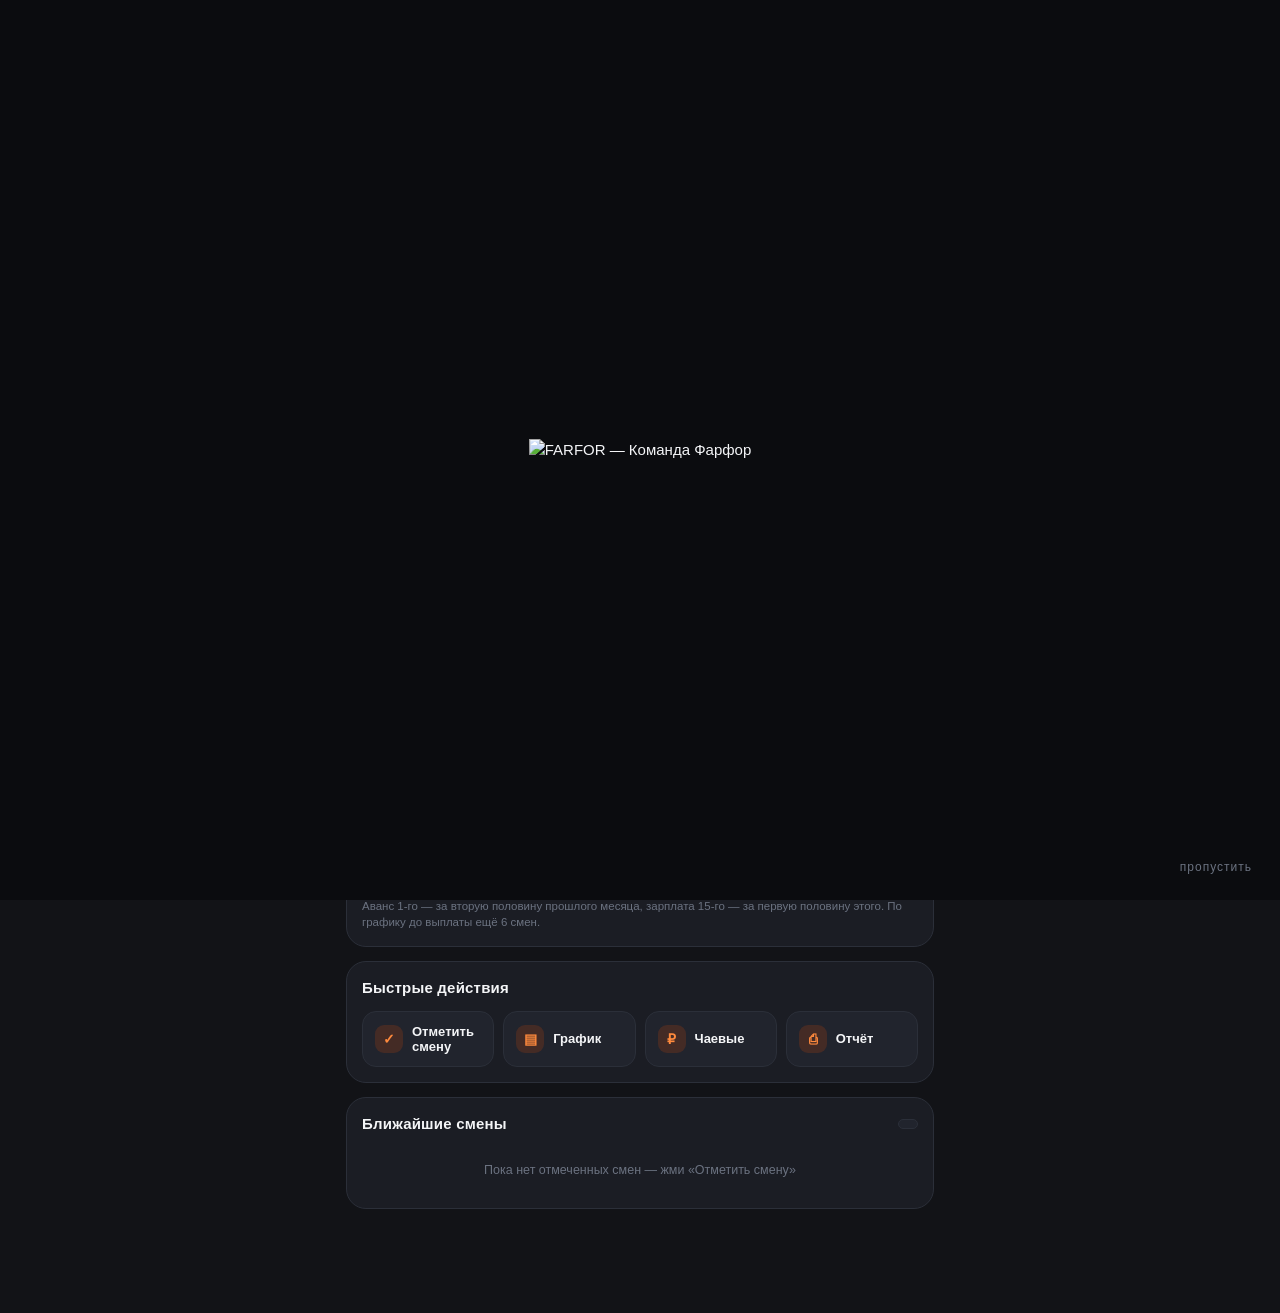
==== commit 1027e81f: "v2: index.html" ====
--- a/index.html
+++ b/index.html
@@ -1,54 +1,459 @@
 <!DOCTYPE html>
-<html lang="ru"><head><meta charset="utf-8">
-<meta name="viewport" content="width=device-width,initial-scale=1">
-<title>Команда Фарфор — скачать</title>
-<style>
-*{box-sizing:border-box;margin:0;padding:0}
-body{background:#121317;color:#f4f5f7;font-family:-apple-system,BlinkMacSystemFont,"Segoe UI",Roboto,Arial,sans-serif;
-min-height:100vh;display:flex;align-items:center;justify-content:center;padding:22px;
-background-image:radial-gradient(700px 420px at 85% -8%,rgba(254,80,0,.22),transparent 62%)}
-.card{width:100%;max-width:430px;background:#1b1d24;border:1px solid #2b2f39;border-radius:24px;padding:26px 22px;text-align:center;box-shadow:0 26px 60px -28px #000}
-.logo{width:74px;height:74px;margin:0 auto 14px;border-radius:22px;background:#191a1e;border:2px solid #fe5000;display:grid;place-items:center;font-size:30px;font-weight:800;color:#fe5000}
-h1{font-size:23px;font-weight:800}.sub{color:#9aa1ae;font-size:13px;margin-top:6px}
-.gif{width:100%;max-width:220px;border-radius:16px;margin:18px auto 4px;display:block;border:1px solid #2b2f39}
-.btn{display:block;background:linear-gradient(135deg,#fe5000,#e04600);color:#fff;text-decoration:none;font-weight:800;font-size:17px;padding:17px;border-radius:16px;margin-top:14px;box-shadow:0 14px 30px -14px rgba(254,80,0,.95)}
-.btn2{display:block;background:#21242d;border:1px solid #2b2f39;color:#ff8a3d;text-decoration:none;font-weight:700;font-size:14px;padding:14px;border-radius:14px;margin-top:10px}
-.meta{margin-top:16px;font-size:12px;color:#6b7280;line-height:1.9}.meta b{color:#9aa1ae}
-.steps{margin-top:18px;text-align:left;background:#21242d;border:1px solid #2b2f39;border-radius:16px;padding:15px}
-.steps p{font-size:13px;color:#c8cdd6;margin:7px 0;line-height:1.5}.n{color:#fe5000;font-weight:800}
-h2{font-size:11.5px;color:#6b7280;letter-spacing:1.5px;text-transform:uppercase;margin:22px 0 10px;text-align:left}
-#st{font-size:13px;color:#9aa1ae;margin-top:10px}
-</style></head><body>
-<div class="card">
- <div class="logo">Ф</div>
- <h1>Команда Фарфор</h1>
- <div class="sub">Учёт смен, часов и зарплаты · 275 ₽/час · 10:00–23:45</div>
- <div class="gif" style="height:200px;display:flex;align-items:center;justify-content:center;background:#0b0c0f;border-radius:16px;margin:18px auto 4px;border:1px solid #2b2f39;flex-direction:column;gap:10px">
- <div style="position:relative;width:108px;height:108px"><svg viewBox="0 0 120 120" style="width:100%;height:100%;transform:rotate(-90deg)"><circle cx="60" cy="60" r="52" fill="none" stroke="rgba(255,255,255,.08)" stroke-width="3"/><circle cx="60" cy="60" r="52" fill="none" stroke="#fe5000" stroke-width="3" stroke-linecap="round" stroke-dasharray="327" stroke-dashoffset="327"><animate attributeName="stroke-dashoffset" from="327" to="0" dur="1.3s" fill="freeze"/></circle></svg></div>
- <div style="font-size:30px;font-weight:800;letter-spacing:2px;color:#fff">FARFOR</div>
- <div style="font-size:10px;letter-spacing:3px;color:#ff8a3d">КОМАНДА ФАРФОР</div>
+<html lang="ru">
+<head>
+<meta charset="utf-8">
+<meta name="viewport" content="width=device-width, initial-scale=1, viewport-fit=cover, user-scalable=no">
+<title>Команда Фарфор — смены и зарплата</title>
+<meta name="theme-color" content="#101116">
+<meta name="description" content="Учёт смен, часов и зарплаты для повара FARFOR. График 2-2, 3-3, 5-2, праздники, прогноз зарплаты, табель, награды.">
+<link rel="manifest" href="manifest.webmanifest">
+<link rel="icon" href="assets/icon.svg">
+<link rel="apple-touch-icon" href="assets/icon-192.png">
+<meta name="apple-mobile-web-app-capable" content="yes">
+<meta name="apple-mobile-web-app-status-bar-style" content="black-translucent">
+<meta name="apple-mobile-web-app-title" content="Команда Фарфор">
+<link rel="stylesheet" href="styles.css">
+</head>
+<body>
+
+<!-- ══════════ ЗАСТАВКА ══════════ -->
+<div id="splash" class="splash">
+  <img class="splash-art" src="assets/splash.webp" alt="FARFOR — Команда Фарфор">
+  <div class="splash-bar"><i></i></div>
+  <button id="splashSkip" class="splash-skip">пропустить</button>
 </div>
- <a class="btn" href="farfor-shifts.apk" download="farfor-shifts.apk">Скачать APK напрямую</a>
- <a class="btn2" href="farfor-shifts-install.zip" download>Скачать ZIP (если APK не идёт)</a>
- <div id="st">Проверка…</div>
- <div class="meta"><div>Версия 1.2 · 60K</div><div>SHA-256: <b>74ddca58976eb657ad89…</b></div></div>
- <h2>Как поставить</h2>
- <div class="steps">
-  <p><span class="n">1.</span> Скачай APK</p>
-  <p><span class="n">2.</span> Открой файл из «Загрузок»</p>
-  <p><span class="n">3.</span> <b>Настройки → Разрешить установку</b> из этого приложения → <b>Установить</b></p>
-  <p><span class="n">4.</span> Иконка «Команда Фарфор» на рабочем столе</p>
- </div>
- <a class="btn2" href="INSTALL.md">Полная инструкция</a>
- <a class="btn2" href="https://github.com/moovivan7-art/farfor-shifts">Исходники на GitHub</a>
+
+<!-- ══════════ ОНБОРДИНГ ══════════ -->
+<div id="onb" class="onb">
+  <button id="onbSkip" class="onb-skip">Пропустить</button>
+  <img id="onbArt" class="onb-art" src="assets/art/kitchen.png" alt="">
+  <h2 id="onbTitle">Привет, повар</h2>
+  <p id="onbText">Здесь считаются твои смены, часы и деньги. Настроим за полминуты.</p>
+  <div class="onb-dots"><i class="on"></i><i></i><i></i></div>
+  <button id="onbNext" class="btn primary">Дальше</button>
 </div>
-<script>
-fetch('farfor-shifts.apk.b64').then(r=>r.text()).then(t=>{
-  var bin=atob(t.replace(/\s/g,'')), arr=new Uint8Array(bin.length);
-  for(var i=0;i<bin.length;i++) arr[i]=bin.charCodeAt(i);
-  var url=URL.createObjectURL(new Blob([arr],{type:'application/vnd.android.package-archive'}));
-  var a=document.querySelector('a[href="farfor-shifts.apk"]'); a.href=url; a.setAttribute('download','farfor-shifts.apk');
-  document.getElementById('st').textContent='✓ Файл готов ('+Math.round(arr.length/1024)+' КБ) — можно качать';
-}).catch(()=>{document.getElementById('st').textContent='Прямая ссылка сверху тоже работает';});
-</script>
-</body></html>
+
+<!-- ══════════ ШАПКА ══════════ -->
+<header class="topbar">
+  <div class="tb-mark">
+    <svg viewBox="0 0 44 44" aria-hidden="true">
+      <circle cx="22" cy="22" r="20" fill="none" stroke="#fe5000" stroke-width="2.5" opacity=".4"/>
+      <path d="M13 27.5c0-5.2 4-9 9-9s9 3.8 9 9" fill="none" stroke="#fe5000" stroke-width="2.5" stroke-linecap="round"/>
+      <circle cx="22" cy="16" r="3" fill="#ffc857"/>
+    </svg>
+  </div>
+  <div class="tb-txt">
+    <div class="tb-title" id="tbTitle">Команда Фарфор</div>
+    <div class="tb-sub" id="tbSub">сегодня</div>
+  </div>
+  <div class="tb-rate"><span id="tbRate">—</span><small>₽/час</small></div>
+  <button class="tb-theme" id="themeBtn" title="Тема">☀</button>
+</header>
+
+<main id="app">
+
+  <!-- ══════════ СЕГОДНЯ ══════════ -->
+  <section class="view on" id="view-home">
+    <div class="hero" id="heroCard">
+      <div class="hero-top">
+        <span class="hero-hi" id="heroHi">Привет</span>
+        <span class="hero-date" id="heroDate"></span>
+      </div>
+      <div class="hero-amt num" id="heroAmt">0 ₽</div>
+      <div class="hero-cap" id="heroCap">заработано сегодня</div>
+      <div class="hero-bar"><i id="heroBar"></i></div>
+      <div class="hero-foot">
+        <div><b id="heroShift">—</b><span>смена сегодня</span></div>
+        <div><b id="heroMonth">—</b><span>за месяц</span></div>
+        <div><b id="heroLeft">—</b><span>до выплаты</span></div>
+      </div>
+    </div>
+
+    <div class="grid4">
+      <div class="stat"><b class="num" id="stWeek">0</b><span>за неделю, ₽</span></div>
+      <div class="stat"><b class="num" id="stMonth">0</b><span>за месяц, ₽</span></div>
+      <div class="stat"><b class="num" id="stAll">0</b><span>всего, ₽</span></div>
+      <div class="stat"><b class="num" id="stShifts">0</b><span>смен всего</span></div>
+    </div>
+
+    <div class="grid2">
+      <div class="card mini">
+        <div class="mi-ic">🔥</div>
+        <b class="num" id="streakVal">0</b>
+        <span id="streakTxt">смен подряд</span>
+      </div>
+      <div class="card mini">
+        <div class="mi-ic">📈</div>
+        <b class="num" id="deltaVal">—</b>
+        <span id="deltaTxt">к прошлому месяцу</span>
+      </div>
+    </div>
+
+    <div class="card">
+      <div class="card-h"><h3>Прогноз выплат</h3><span class="pill" id="payPill">аванс · зарплата</span></div>
+      <div class="forecast">
+        <div class="fc-row"><span id="fcLbl1">Зарплата</span><b id="fcPay1">—</b></div>
+        <div class="fc-row"><span id="fcLbl2">Аванс</span><b id="fcPay2">—</b></div>
+        <div class="fc-row big"><span id="fcLbl3">Ближайшая выплата</span><b id="fcTotal">0 ₽</b></div>
+      </div>
+      <div class="fc-bar"><i id="fcBar"></i></div>
+      <div class="fc-note" id="fcNote"></div>
+    </div>
+
+    <div class="card">
+      <div class="card-h"><h3>Быстрые действия</h3></div>
+      <div class="quick">
+        <button class="qbtn" data-act="mark-today"><span class="qi">✓</span>Отметить смену</button>
+        <button class="qbtn" data-act="open-sched"><span class="qi">▤</span>График</button>
+        <button class="qbtn" data-act="open-bonus"><span class="qi">₽</span>Чаевые</button>
+        <button class="qbtn" data-act="make-report"><span class="qi">⎙</span>Отчёт</button>
+      </div>
+    </div>
+
+    <div class="card">
+      <div class="card-h"><h3>Ближайшие смены</h3><span class="pill" id="nextPill"></span></div>
+      <div id="nextList" class="list"></div>
+    </div>
+  </section>
+
+  <!-- ══════════ КАЛЕНДАРЬ ══════════ -->
+  <section class="view" id="view-cal">
+    <div class="card cal-card">
+      <div class="cal-head">
+        <button class="nav" data-cal="prev">‹</button>
+        <div class="cal-month" id="calMonth"></div>
+        <button class="nav" data-cal="next">›</button>
+      </div>
+      <div class="cal-week"><span>Пн</span><span>Вт</span><span>Ср</span><span>Чт</span><span>Пт</span><span>Сб</span><span>Вс</span></div>
+      <div class="cal-grid" id="calGrid"></div>
+      <div class="cal-legend">
+        <span><i class="lg lg-work"></i>смена</span>
+        <span><i class="lg lg-off"></i>отдых</span>
+        <span><i class="lg lg-vac"></i>отпуск</span>
+        <span><i class="lg lg-hol"></i>праздник</span>
+      </div>
+      <div class="cal-sum" id="calSum"></div>
+      <div class="cal-actions">
+        <button class="btn ghost" data-cal="fill">Заполнить по графику</button>
+        <button class="btn ghost" data-cal="clear">Очистить месяц</button>
+      </div>
+    </div>
+  </section>
+
+  <!-- ══════════ ГРАФИК ══════════ -->
+  <section class="view" id="view-sched">
+    <div class="card">
+      <div class="card-h"><h3>Мой график</h3><span class="pill" id="schedPill">2-2</span></div>
+      <p class="muted small">Выбери паттерн — приложение расставит смены по календарю и посчитает зарплату.</p>
+      <div class="pats" id="pats"></div>
+    </div>
+    <div class="card">
+      <div class="card-h"><h3>Настройки графика</h3></div>
+      <div class="field"><label>Начало отсчёта</label><input type="date" id="schedStart"></div>
+      <div class="field"><label>Часов в смене</label><div class="chips" id="schedHours"></div></div>
+      <div class="field"><label>Предпраздничный день</label>
+        <select id="schedShort">
+          <option value="6">Минус 1 час (шестидневка)</option>
+          <option value="5">Минус 1 час (пятидневка)</option>
+          <option value="0">Не сокращать</option>
+        </select>
+      </div>
+      <button class="btn primary" data-act="apply-sched">Применить на 3 месяца</button>
+    </div>
+    <div class="card" id="schedPreviewCard">
+      <div class="card-h"><h3>Превью</h3><span class="pill" id="prevPill"></span></div>
+      <div id="schedPreview"></div>
+    </div>
+  </section>
+
+  <!-- ══════════ ТАБЕЛЬ ══════════ -->
+  <section class="view" id="view-tab">
+    <div class="card">
+      <div class="card-h"><h3>Табель</h3>
+        <div style="display:flex;gap:7px">
+          <button class="nav" data-tab-range="prev">‹</button>
+          <button class="nav" data-tab-range="next">›</button>
+        </div>
+      </div>
+      <div class="seg" id="tabSeg">
+        <button data-tr="month" class="on">Месяц</button>
+        <button data-tr="q">3 мес</button>
+        <button data-tr="all">Всё</button>
+      </div>
+      <button class="btn ghost" data-act="add-bonus" style="width:100%;margin-bottom:12px">+ Премия за месяц (бонус, доплата)</button>
+      <div id="bonusLine"></div>
+      <div id="tabTitle" class="muted small" style="margin-bottom:10px;font-weight:600"></div>
+      <div id="tabList" class="list"></div>
+      <div class="cal-sum" id="tabSum" style="margin-top:14px"></div>
+    </div>
+  </section>
+
+  <!-- ══════════ СТАТИСТИКА ══════════ -->
+  <section class="view" id="view-stats">
+    <div class="seg" id="statsSeg">
+      <button data-range="month" class="on">Месяц</button>
+      <button data-range="q">3 мес</button>
+      <button data-range="year">Год</button>
+      <button data-range="all">Всё</button>
+    </div>
+    <div class="card">
+      <div class="card-h"><h3>Заработок по дням</h3><span class="pill" id="chartPill"></span></div>
+      <div id="chartBars" class="chart"></div>
+    </div>
+    <div class="card">
+      <div class="card-h"><h3>Накопительно: факт vs график</h3></div>
+      <div id="chartLine" class="chart"></div>
+    </div>
+    <div class="card">
+      <div class="card-h"><h3>Структура</h3></div>
+      <div id="chartDonut" class="chart"></div>
+      <div id="statsBreak" class="break"></div>
+    </div>
+  </section>
+
+  <!-- ══════════ ЕЩЁ (хаб) ══════════ -->
+  <section class="view" id="view-set">
+    <div class="card">
+      <div class="card-h"><h3>Ещё</h3><span class="pill" id="setPill">v1.2</span></div>
+      <div class="list">
+        <button class="li" data-go="profile"><div class="li-d">👤</div><div class="li-t"><b>Профиль</b><span>имя, ставка, смена, зарплата</span></div><div class="li-m">›</div></button>
+        <button class="li" data-go="theme"><div class="li-d">🎨</div><div class="li-t"><b>Тема и обои</b><span>светлая/тёмная, 10 фонов</span></div><div class="li-m">›</div></button>
+        <button class="li" data-go="calc"><div class="li-d">🧮</div><div class="li-t"><b>Расчёты</b><span>за месяц, за год, за отпуск</span></div><div class="li-m">›</div></button>
+        <button class="li" data-go="badges"><div class="li-d">🏅</div><div class="li-t"><b>Награды</b><span>за смены, часы и деньги</span></div><div class="li-m">›</div></button>
+        <button class="li" data-go="guide"><div class="li-d">📖</div><div class="li-t"><b>Как считать</b><span>инструкция и формулы</span></div><div class="li-m">›</div></button>
+        <button class="li" data-go="data"><div class="li-d">💾</div><div class="li-t"><b>Данные</b><span>экспорт, импорт, сброс</span></div><div class="li-m">›</div></button>
+      </div>
+    </div>
+    <div class="card">
+      <div class="card-h"><h3>О приложении</h3></div>
+      <div class="about">
+        <div class="ab-row"><span>Версия</span><b id="abVer">1.2</b></div>
+        <div class="ab-row"><span>Бренд</span><b>FARFOR</b></div>
+        <div class="ab-row"><span>Записей в базе</span><b id="abCount">0</b></div>
+        <div class="ab-row"><span>Ставка по умолчанию</span><b id="abRate">—</b></div>
+      </div>
+    </div>
+  </section>
+
+  <!-- ══════════ ПРОФИЛЬ ══════════ -->
+  <section class="view" id="view-profile">
+    <div class="card">
+      <div class="card-h"><h3>Профиль</h3><button class="btn ghost" data-back="1" style="padding:8px 14px">← Назад</button></div>
+      <div class="field"><label>Как тебя звать</label><input type="text" id="fName" placeholder="Повар"></div>
+      <div class="field row2">
+        <div><label>Смена с</label><input type="time" id="fShiftStart" value="10:00"></div>
+        <div><label>Смена до</label><input type="time" id="fShiftEnd" value="23:45"></div>
+      </div>
+      <div class="field"><label>Часовая ставка, ₽</label><input type="number" id="fRate" inputmode="numeric" min="0" step="10"></div>
+      <div class="field"><label>Часов в смене по умолчанию</label><input type="number" id="fHours" inputmode="decimal" min="1" max="24" step="0.25"></div>
+      <div class="field"><label>Точка / ресторан</label><input type="text" id="fPoint" placeholder="Уфа, Айская"></div>
+      <div class="field row2">
+        <div><label>Аванс — какого числа</label>
+          <select id="fAdvance"><option value="1">1-е</option><option value="5">5-е</option><option value="10">10-е</option><option value="15">15-е</option></select>
+        </div>
+        <div><label>Зарплата — какого числа</label>
+          <select id="fPayday"><option value="10">10-е</option><option value="15">15-е</option><option value="20">20-е</option><option value="25">25-е</option><option value="31">31-е</option></select>
+        </div>
+      </div>
+    </div>
+    <div class="card">
+      <div class="card-h"><h3>Доплаты</h3></div>
+      <p class="muted small">У тебя по умолчанию 275 ₽/час и смена 10:00–23:45 без доплат. Ночные и праздничные — на твоё усмотрение.</p>
+      <div class="field row2">
+        <div><label>Ночная смена, +%</label><input type="number" id="fNight" inputmode="numeric" min="0" max="200" step="5"></div>
+        <div><label>Праздник, +%</label><input type="number" id="fHol" inputmode="numeric" min="0" max="300" step="10"></div>
+      </div>
+    </div>
+    <div class="card">
+      <div class="card-h"><h3>Размер текста</h3></div>
+      <div class="chips" id="fsChips">
+        <button class="chip" data-fs="16">Обычный</button>
+        <button class="chip" data-fs="17">Крупный</button>
+        <button class="chip" data-fs="19">Очень крупный</button>
+      </div>
+      <div class="field" style="margin-top:16px"><label>Звуки</label>
+        <div class="chips" id="soundChips">
+          <button class="chip on" data-sound="1">🔊 Включены</button>
+          <button class="chip" data-sound="0">🔇 Выключены</button>
+        </div>
+      </div>
+    </div>
+  </section>
+
+  <!-- ══════════ ТЕМА И ОБОИ ══════════ -->
+  <section class="view" id="view-theme">
+    <div class="card">
+      <div class="card-h"><h3>Тема и обои</h3><button class="btn ghost" data-back="1" style="padding:8px 14px">← Назад</button></div>
+      <div class="field"><label>Оформление</label>
+        <div class="chips" id="themeChips">
+          <button class="chip on" data-theme="dark">🌙 Тёмная</button>
+          <button class="chip" data-theme="light">☀ Светлая</button>
+        </div>
+      </div>
+      <div class="field"><label>Фон приложения</label><div class="walls" id="walls"></div></div>
+      <p class="muted small">Фоны — 4K, весят много. Если телефон тормозит — выбери тёмную тему без обоев.</p>
+    </div>
+  </section>
+
+  <!-- ══════════ РАСЧЁТЫ ══════════ -->
+  <section class="view" id="view-calc">
+    <div class="card">
+      <div class="card-h"><h3>Расчёты</h3><button class="btn ghost" data-back="1" style="padding:8px 14px">← Назад</button></div>
+      <div class="field"><label>Что считаем</label>
+        <div class="chips" id="calcChips">
+          <button class="chip on" data-calc="month">За месяц</button>
+          <button class="chip" data-calc="year">За год</button>
+          <button class="chip" data-calc="vac">За отпуск</button>
+          <button class="chip" data-calc="hour">Сколько часов на 10 000 ₽</button>
+        </div>
+      </div>
+      <div class="field" id="calcVacField" style="display:none"><label>Дней отпуска</label>
+        <input type="number" id="calcVacDays" value="14" min="1" max="90" step="1">
+      </div>
+      <div class="calc-out"><b id="calcValue">—</b><span id="calcLabel"></span></div>
+      <div id="calcBreak" class="break"></div>
+    </div>
+    <div class="card">
+      <div class="card-h"><h3>Сколько смен в месяц</h3></div>
+      <div id="calcShifts" class="break"></div>
+    </div>
+  </section>
+
+  <!-- ══════════ НАГРАДЫ ══════════ -->
+  <section class="view" id="view-badges">
+    <div class="card">
+      <div class="card-h"><h3>Награды</h3><button class="btn ghost" data-back="1" style="padding:8px 14px">← Назад</button></div>
+      <div class="badges" id="badges"></div>
+    </div>
+    <div class="card">
+      <div class="card-h"><h3>Прогресс</h3></div>
+      <div id="badgeProg" class="break"></div>
+    </div>
+  </section>
+
+  <!-- ══════════ СПРАВКА ══════════ -->
+  <section class="view" id="view-guide">
+    <div class="card">
+      <div class="card-h"><h3>Как считать</h3><button class="btn ghost" data-back="1" style="padding:8px 14px">← Назад</button></div>
+      <div class="guide">
+        <img class="guide-art" src="assets/art/money.png" alt="">
+        <h4>Формула</h4>
+        <p><b>смена = часы × ставка</b></p>
+        <p>С твоими настройками: 13 ч 45 мин × 275 ₽ = <b>3 781 ₽</b> за смену.</p>
+        <p>Дальше прибавляется:
+          <b>ночная надбавка</b> (если включишь), <b>праздничная надбавка</b>,
+          <b>чаевые</b> прямо в смене и <b>премия за месяц</b> из Табеля.</p>
+        <img class="guide-art" src="assets/art/calendar.png" alt="">
+        <h4>Выплаты</h4>
+        <ul>
+          <li><b>Аванс 1-го</b> — за вторую половину прошлого месяца (с 16-го)</li>
+          <li><b>Зарплата 15-го</b> — за первую половину этого месяца (с 1-го по 15-е)</li>
+          <li>В прогноз входит и то, что ещё не отработано — но по твоему графику</li>
+        </ul>
+        <img class="guide-art" src="assets/art/clock.png" alt="">
+        <h4>Праздники 2026</h4>
+        <ul>
+          <li>Новогодние каникулы — 31.12–11.01</li>
+          <li>День защитника Отечества — 21–23.02</li>
+          <li>8 Марта — 7–9.03</li>
+          <li>Праздник Весны и Труда — 1–3.05</li>
+          <li>День Победы — 9–11.05</li>
+          <li>День России — 12–14.06</li>
+          <li>День народного единства — 4.11</li>
+        </ul>
+        <p><b>Предпраздничные дни</b> (на час короче): 30.04, 8.05, 11.06, 3.11 и 7.03 для шестидневки.
+        Приложение само предлагает минус час.</p>
+        <img class="guide-art" src="assets/splash.gif" alt="заставка приложения">
+        <h4>Заставка</h4>
+        <p>Эту анимацию можно сохранить себе — <a href="assets/splash.gif" download="farfor-splash.gif"
+           style="color:var(--acc2);font-weight:700">скачать GIF</a> (3,6 сек).</p>
+        <h4>Если ушёл раньше</h4>
+        <p>В шторке дня есть поле «ч фактически отработал» — впиши реальные часы,
+        сумма пересчитается. Например, 9,5 ч × 275 ₽ = <b>2 613 ₽</b>.</p>
+      </div>
+    </div>
+  </section>
+
+  <!-- ══════════ ДАННЫЕ ══════════ -->
+  <section class="view" id="view-data">
+    <div class="card">
+      <div class="card-h"><h3>Данные</h3><button class="btn ghost" data-back="1" style="padding:8px 14px">← Назад</button></div>
+      <p class="muted small">Всё хранится только на телефоне. Никуда не отправляется.</p>
+      <div class="quick">
+        <button class="qbtn" data-act="exp-json"><span class="qi">↓</span>Экспорт JSON</button>
+        <button class="qbtn" data-act="exp-csv"><span class="qi">↓</span>Экспорт CSV</button>
+        <button class="qbtn" data-act="imp-json"><span class="qi">↑</span>Импорт JSON</button>
+        <button class="qbtn" data-act="copy-backup"><span class="qi">⧉</span>В буфер обмена</button>
+      </div>
+      <input type="file" id="impFile" accept=".json,application/json" hidden>
+    </div>
+    <div class="card">
+      <div class="card-h"><h3>Сброс</h3></div>
+      <p class="muted small">Удаляет все смены и настройки. Действие необратимо — сначала сделай экспорт.</p>
+      <button class="btn danger" data-act="reset">Сбросить всё</button>
+    </div>
+  </section>
+
+</main>
+
+<!-- ══════════ НИЖНЕЕ МЕНЮ ══════════ -->
+<nav class="tabbar">
+  <button data-tab="home" class="on"><img src="assets/icons/home-on.png" alt=""><span>Сегодня</span></button>
+  <button data-tab="cal"><img src="assets/icons/calendar-off.png" alt=""><span>Календарь</span></button>
+  <button data-tab="sched"><img src="assets/icons/schedule-off.png" alt=""><span>График</span></button>
+  <button data-tab="tab"><img src="assets/icons/table-off.png" alt=""><span>Табель</span></button>
+  <button data-tab="stats"><img src="assets/icons/chart-off.png" alt=""><span>Стат.</span></button>
+  <button data-tab="set"><img src="assets/icons/settings-off.png" alt=""><span>Ещё</span></button>
+</nav>
+
+<!-- ══════════ ШТОРКА ДНЯ ══════════ -->
+<div class="sheet-wrap" id="sheetWrap">
+  <div class="sheet-bg" id="sheetBg"></div>
+  <div class="sheet">
+    <div class="sh-head">
+      <div>
+        <div class="sh-date" id="shDate"></div>
+        <div class="sh-hol" id="shHol"></div>
+      </div>
+      <button class="sh-x" id="shClose">✕</button>
+    </div>
+    <div class="sh-body">
+      <div class="field"><label>Что за день</label>
+        <div class="chips" id="kindChips">
+          <button data-kind="work" class="chip on">Смена</button>
+          <button data-kind="off" class="chip">Отдых</button>
+          <button data-kind="vacation" class="chip">Отпуск</button>
+        </div>
+      </div>
+      <div class="field" id="hoursField"><label>Часов в смене</label>
+        <div class="chips" id="hoursChips"></div>
+        <div class="hours-row">
+          <input type="number" id="shHours" min="0" max="24" step="0.25" inputmode="decimal">
+          <span>ч фактически отработал</span>
+        </div>
+      </div>
+      <div class="field" id="slotField"><label>Время смены</label><div class="chips" id="slotChips"></div></div>
+      <div class="field" id="shortField"><label>Предпраздничный день</label>
+        <div class="chips" id="shortChips">
+          <button class="chip on" data-short="1">Минус 1 час</button>
+          <button class="chip" data-short="0">Без сокращения</button>
+        </div>
+      </div>
+      <div class="field row2">
+        <div><label>Ставка, ₽/час</label><input type="number" id="shRate" inputmode="numeric" min="0" step="10"></div>
+        <div><label>Чаевые / премия, ₽</label><input type="number" id="shBonus" inputmode="numeric" min="0" step="50"></div>
+      </div>
+      <div class="field"><label>Заметка</label><input type="text" id="shNote" placeholder="заказ, банкет, обучение"></div>
+      <div class="sh-sum" id="shSum"></div>
+      <div class="sh-actions">
+        <button class="btn ghost" id="shDel">Удалить</button>
+        <button class="btn primary" id="shSave">Сохранить</button>
+      </div>
+    </div>
+  </div>
+</div>
+
+<div id="toast" class="toast"></div>
+<script src="app.js"></script>
+</body>
+</html>
--- a/styles.css
+++ b/styles.css
@@ -0,0 +1,317 @@
+/* ═══════════════════════════════════════════════
+   КОМАНДА ФАРФОР — тёмная тема, оранжевый акцент
+   ═══════════════════════════════════════════════ */
+:root{
+  --bg:#121317; --bg2:#171920; --card:#1b1d24; --card2:#21242d; --line:#2b2f39;
+  --acc:#fe5000; --acc2:#ff8a3d; --gold:#ffc857; --green:#2ecc71; --red:#ff5a5f; --blue:#4aa8ff;
+  --txt:#f4f5f7; --mut:#9aa1ae; --mut2:#6b7280;
+  --sb: env(safe-area-inset-bottom, 0px);
+  --tb: 64px;
+  --r:20px;
+}
+*{box-sizing:border-box; -webkit-tap-highlight-color:transparent}
+html,body{margin:0;padding:0}
+body{
+  background:var(--bg); color:var(--txt); font-family:-apple-system,BlinkMacSystemFont,"Segoe UI",Roboto,"Helvetica Neue",Arial,sans-serif;
+  font-size:15px; line-height:1.45; -webkit-font-smoothing:antialiased;
+  background-image:radial-gradient(900px 480px at 88% -8%, rgba(254,80,0,.16), transparent 62%),
+                   radial-gradient(700px 400px at -10% 4%, rgba(255,200,87,.07), transparent 60%);
+  background-attachment:fixed;
+  min-height:100vh; overflow-x:hidden;
+}
+h3{margin:0;font-size:15px;font-weight:700;letter-spacing:.2px}
+input,select,button{font-family:inherit;font-size:inherit;color:inherit}
+button{cursor:pointer;border:none;background:none}
+.muted{color:var(--mut)}
+.small{font-size:12.5px;line-height:1.5}
+
+/* ─────────── ЗАСТАВКА ─────────── */
+.splash{
+  position:fixed; inset:0; z-index:99; background:#0b0c0f; display:flex; flex-direction:column;
+  align-items:center; justify-content:center; gap:0; overflow:hidden;
+  transition:opacity .45s ease, visibility .45s;
+}
+.splash.hide{opacity:0; visibility:hidden; pointer-events:none}
+.splash-glow{
+  position:absolute; width:520px; height:520px; border-radius:50%;
+  background:radial-gradient(circle, rgba(254,80,0,.30), transparent 62%);
+  animation:glowPulse 2.2s ease-in-out infinite;
+}
+@keyframes glowPulse{0%,100%{transform:scale(.82);opacity:.55}50%{transform:scale(1.12);opacity:1}}
+.splash-ring{position:absolute; width:230px; height:230px}
+.splash-ring svg{width:100%;height:100%;transform:rotate(-90deg)}
+.ring-bg{fill:none;stroke:rgba(255,255,255,.07);stroke-width:2}
+.ring-fg{fill:none;stroke:var(--acc);stroke-width:2.5;stroke-linecap:round;
+  stroke-dasharray:327;stroke-dashoffset:327;animation:ring 1.25s cubic-bezier(.4,0,.2,1) forwards}
+@keyframes ring{to{stroke-dashoffset:0}}
+.splash-logo{position:relative;display:flex;gap:2px;font-size:44px;font-weight:800;letter-spacing:2px;margin-top:6px}
+.splash-logo .s-l{
+  opacity:0;transform:translateY(16px) scale(.7);color:#fff;
+  animation:letterIn .5s cubic-bezier(.2,1.3,.4,1) forwards;
+  text-shadow:0 6px 26px rgba(254,80,0,.55);
+}
+.splash-logo .s-l:nth-child(1){animation-delay:.28s}.splash-logo .s-l:nth-child(2){animation-delay:.36s}
+.splash-logo .s-l:nth-child(3){animation-delay:.44s}.splash-logo .s-l:nth-child(4){animation-delay:.52s}
+.splash-logo .s-l:nth-child(5){animation-delay:.60s}.splash-logo .s-l:nth-child(6){animation-delay:.68s}
+@keyframes letterIn{to{opacity:1;transform:translateY(0) scale(1)}}
+.splash-sub{
+  position:relative;margin-top:12px;font-size:12px;letter-spacing:6px;color:var(--acc2);
+  opacity:0;animation:fadeIn .6s ease .95s forwards;font-weight:700;
+}
+.splash-line{position:relative;width:170px;height:3px;border-radius:3px;background:rgba(255,255,255,.1);margin-top:26px;overflow:hidden}
+.splash-line i{position:absolute;inset:0;width:0;background:linear-gradient(90deg,var(--acc),var(--gold));animation:load 3.4s cubic-bezier(.3,.8,.4,1) forwards;border-radius:3px}
+@keyframes load{to{width:100%}}
+.splash-hint{position:relative;margin-top:16px;font-size:11.5px;letter-spacing:2.5px;color:var(--mut2);opacity:0;animation:fadeIn .6s ease 1.25s forwards}
+@keyframes fadeIn{to{opacity:1}}
+.splash-skip{position:absolute;right:16px;bottom:calc(18px + var(--sb));color:var(--mut2);font-size:12px;padding:8px 12px;letter-spacing:1px}
+.splash-skip:active{color:var(--txt)}
+
+/* ─────────── ШАПКА ─────────── */
+.topbar{
+  position:sticky; top:0; z-index:20; display:flex; align-items:center; gap:11px;
+  padding:calc(env(safe-area-inset-top,0px) + 12px) 16px 12px;
+  background:rgba(18,19,23,.82); backdrop-filter:blur(14px); -webkit-backdrop-filter:blur(14px);
+  border-bottom:1px solid rgba(255,255,255,.05);
+}
+.tb-mark{width:38px;height:38px;flex:0 0 38px}
+.tb-mark svg{width:100%;height:100%}
+.tb-txt{flex:1;min-width:0}
+.tb-title{font-weight:800;font-size:16px;letter-spacing:.3px;white-space:nowrap;overflow:hidden;text-overflow:ellipsis}
+.tb-sub{font-size:11.5px;color:var(--mut);text-transform:lowercase}
+.tb-rate{text-align:right;line-height:1.1}
+.tb-rate span{font-weight:800;font-size:15px;color:var(--acc2)}
+.tb-rate small{display:block;font-size:9.5px;color:var(--mut2);letter-spacing:.5px}
+
+main{padding:16px 16px calc(var(--tb) + var(--sb) + 26px);max-width:620px;margin:0 auto}
+.view{display:none;animation:fadeUp .28s ease}
+.view.on{display:block}
+@keyframes fadeUp{from{opacity:0;transform:translateY(9px)}to{opacity:1;transform:none}}
+
+/* ─────────── ГЕРОЙ (сегодня) ─────────── */
+.hero{
+  position:relative;overflow:hidden;border-radius:24px;padding:18px 18px 14px;margin-bottom:14px;
+  background:linear-gradient(145deg,#24272f 0%,#1a1c22 55%,#15161b 100%);
+  border:1px solid var(--line);
+  box-shadow:0 18px 44px -22px rgba(0,0,0,.9);
+}
+.hero::after{
+  content:"";position:absolute;right:-56px;top:-56px;width:190px;height:190px;border-radius:50%;
+  background:radial-gradient(circle,rgba(254,80,0,.34),transparent 68%);
+}
+.hero-top{display:flex;justify-content:space-between;align-items:baseline;position:relative;z-index:1}
+.hero-hi{font-size:13.5px;color:var(--mut)}
+.hero-date{font-size:12px;color:var(--mut2);text-transform:capitalize}
+.hero-amt{position:relative;z-index:1;font-size:38px;font-weight:800;letter-spacing:-1px;margin-top:10px;
+  background:linear-gradient(180deg,#fff,#ffc9a8);-webkit-background-clip:text;background-clip:text;color:transparent}
+.hero-cap{position:relative;z-index:1;font-size:12.5px;color:var(--mut);margin-top:-2px}
+.hero-bar{position:relative;z-index:1;height:6px;border-radius:6px;background:rgba(255,255,255,.07);margin:14px 0 12px;overflow:hidden}
+.hero-bar i{display:block;height:100%;width:0;border-radius:6px;background:linear-gradient(90deg,var(--acc),var(--gold));transition:width .7s cubic-bezier(.3,1,.4,1)}
+.hero-foot{position:relative;z-index:1;display:grid;grid-template-columns:repeat(3,1fr);gap:8px}
+.hero-foot div{display:flex;flex-direction:column}
+.hero-foot b{font-size:15px;font-weight:800;line-height:1.2}
+.hero-foot span{font-size:10.5px;color:var(--mut2);letter-spacing:.2px}
+
+/* ─────────── СТАТ-ПЛИТКИ ─────────── */
+.grid4{display:grid;grid-template-columns:repeat(2,1fr);gap:10px;margin-bottom:14px}
+.stat{background:var(--card);border:1px solid var(--line);border-radius:16px;padding:12px 13px}
+.stat b{display:block;font-size:21px;font-weight:800;letter-spacing:-.4px}
+.stat span{font-size:11px;color:var(--mut2)}
+
+/* ─────────── КАРТОЧКИ ─────────── */
+.card{background:var(--card);border:1px solid var(--line);border-radius:var(--r);padding:15px;margin-bottom:14px}
+.card-h{display:flex;align-items:center;justify-content:space-between;gap:10px;margin-bottom:12px}
+.pill{font-size:10.5px;color:var(--mut);background:var(--card2);border:1px solid var(--line);padding:4px 9px;border-radius:999px;white-space:nowrap}
+
+.forecast .fc-row{display:flex;justify-content:space-between;align-items:center;padding:7px 0;font-size:13.5px;color:var(--mut)}
+.forecast .fc-row b{color:var(--txt);font-weight:700}
+.forecast .fc-row.big{border-top:1px dashed var(--line);margin-top:5px;padding-top:11px;font-size:14px;color:var(--txt)}
+.forecast .fc-row.big b{font-size:21px;color:var(--acc2);font-weight:800}
+.fc-bar{height:8px;border-radius:8px;background:rgba(255,255,255,.07);overflow:hidden;margin:10px 0 8px}
+.fc-bar i{display:block;height:100%;width:0;border-radius:8px;background:linear-gradient(90deg,var(--acc),var(--gold));transition:width .8s cubic-bezier(.3,1,.4,1)}
+.fc-note{font-size:11.5px;color:var(--mut2)}
+
+.quick{display:grid;grid-template-columns:repeat(2,1fr);gap:9px}
+.qbtn{display:flex;align-items:center;gap:9px;background:var(--card2);border:1px solid var(--line);border-radius:14px;padding:12px;font-size:13px;font-weight:600;text-align:left}
+.qbtn:active{background:#2a2e38;transform:scale(.98)}
+.qi{width:28px;height:28px;flex:0 0 28px;border-radius:9px;background:rgba(254,80,0,.16);color:var(--acc2);display:grid;place-items:center;font-size:14px;font-weight:800}
+
+.list{display:flex;flex-direction:column;gap:8px}
+.li{display:flex;align-items:center;gap:11px;padding:10px 11px;background:var(--card2);border:1px solid var(--line);border-radius:13px}
+.li-d{width:40px;flex:0 0 40px;text-align:center}
+.li-d b{display:block;font-size:16px;font-weight:800;line-height:1}
+.li-d span{font-size:9.5px;color:var(--mut2);text-transform:uppercase;letter-spacing:.4px}
+.li-t{flex:1;min-width:0}
+.li-t b{display:block;font-size:13.5px;font-weight:600}
+.li-t span{font-size:11px;color:var(--mut2)}
+.li-m{text-align:right;font-size:13.5px;font-weight:700;color:var(--acc2)}
+.empty{color:var(--mut2);font-size:12.5px;text-align:center;padding:14px 0}
+
+/* ─────────── КАЛЕНДАРЬ ─────────── */
+.cal-card{padding:13px}
+.cal-head{display:flex;align-items:center;justify-content:space-between;margin-bottom:10px}
+.cal-month{font-weight:800;font-size:15.5px}
+.nav{width:36px;height:36px;border-radius:11px;background:var(--card2);border:1px solid var(--line);font-size:19px;color:var(--mut)}
+.nav:active{color:var(--acc2)}
+.cal-week{display:grid;grid-template-columns:repeat(7,1fr);font-size:10.5px;color:var(--mut2);text-align:center;margin-bottom:4px;font-weight:700}
+.cal-grid{display:grid;grid-template-columns:repeat(7,1fr);gap:3px}
+.day{position:relative;aspect-ratio:1/1;border-radius:11px;display:flex;flex-direction:column;align-items:center;justify-content:center;
+  font-size:13.5px;font-weight:600;background:#191b21;border:1px solid transparent;color:var(--txt)}
+.day.blank{background:transparent}
+.day.wknd{color:var(--mut2)}
+.day.hol{background:rgba(254,80,0,.10);border-color:rgba(254,80,0,.3)}
+.day.hol .dn{color:var(--acc2)}
+.day.work{background:linear-gradient(160deg,var(--acc),#d63f00);color:#fff;box-shadow:0 5px 14px -6px rgba(254,80,0,.7)}
+.day.vac{background:rgba(74,168,255,.13);border-color:rgba(74,168,255,.34);color:#9cd0ff}
+.day.off{background:#14161b;color:var(--mut2)}
+.day.today{border-color:var(--gold);box-shadow:0 0 0 1px var(--gold) inset}
+.day .dn{line-height:1.05}
+.day .dh{font-size:8.5px;opacity:.85;line-height:1;margin-top:1px}
+.day .dot{position:absolute;top:4px;right:5px;width:5px;height:5px;border-radius:50%;background:var(--gold)}
+.cal-legend{display:flex;flex-wrap:wrap;gap:10px;margin:12px 0 8px;font-size:10.5px;color:var(--mut2)}
+.cal-legend span{display:flex;align-items:center;gap:5px}
+.lg{width:10px;height:10px;border-radius:3px;display:inline-block}
+.lg-work{background:var(--acc)} .lg-off{background:#2a2e38} .lg-vac{background:rgba(74,168,255,.5)} .lg-hol{background:rgba(254,80,0,.35);border:1px solid var(--acc)}
+.cal-sum{display:flex;justify-content:space-between;font-size:12px;color:var(--mut);padding:9px 11px;background:var(--card2);border-radius:12px;margin-bottom:10px}
+.cal-sum b{color:var(--txt)}
+.cal-actions{display:grid;grid-template-columns:1fr 1fr;gap:9px}
+
+/* ─────────── КНОПКИ ─────────── */
+.btn{border-radius:14px;padding:13px;font-weight:700;font-size:14px;text-align:center}
+.btn.primary{background:linear-gradient(135deg,var(--acc),#e04600);color:#fff;box-shadow:0 10px 24px -12px rgba(254,80,0,.9)}
+.btn.primary:active{transform:scale(.98)}
+.btn.ghost{background:var(--card2);border:1px solid var(--line);color:var(--mut)}
+.btn.danger{background:rgba(255,90,95,.12);border:1px solid rgba(255,90,95,.35);color:#ff8f93;width:100%;margin-top:12px}
+
+/* ─────────── ПОЛЯ ─────────── */
+.field{margin-bottom:13px}
+.field label{display:block;font-size:11.5px;color:var(--mut2);margin-bottom:6px;letter-spacing:.2px}
+.field input,.field select{width:100%;background:var(--card2);border:1px solid var(--line);border-radius:13px;padding:12px;font-size:14.5px;outline:none}
+.field input:focus,.field select:focus{border-color:var(--acc)}
+.row2{display:grid;grid-template-columns:1fr 1fr;gap:10px}
+.chips{display:flex;flex-wrap:wrap;gap:7px}
+.chip{padding:9px 13px;border-radius:11px;background:var(--card2);border:1px solid var(--line);font-size:13px;font-weight:600;color:var(--mut)}
+.chip.on{background:rgba(254,80,0,.16);border-color:var(--acc);color:var(--acc2)}
+
+/* ─────────── ПАТТЕРНЫ ─────────── */
+.pats{display:flex;flex-direction:column;gap:9px}
+.pat{display:flex;align-items:center;gap:12px;padding:11px 12px;background:var(--card2);border:1px solid var(--line);border-radius:14px;text-align:left}
+.pat.on{border-color:var(--acc);background:rgba(254,80,0,.09)}
+.pat-viz{display:flex;gap:2px;flex:0 0 auto}
+.pat-viz i{width:9px;height:16px;border-radius:3px;background:#333844;display:block}
+.pat-viz i.w{background:var(--acc)}
+.pat-txt{flex:1;min-width:0}
+.pat-txt b{display:block;font-size:14px;font-weight:700}
+.pat-txt span{font-size:11px;color:var(--mut2)}
+.pat-est{font-size:11px;color:var(--mut);text-align:right;white-space:nowrap}
+
+/* ─────────── ГРАФИКИ ─────────── */
+.chart{width:100%}
+.chart svg{width:100%;height:auto;display:block;overflow:visible}
+.seg{display:grid;grid-template-columns:repeat(4,1fr);gap:4px;background:var(--card);border:1px solid var(--line);border-radius:14px;padding:4px;margin-bottom:14px}
+.seg button{padding:9px 0;border-radius:11px;font-size:12.5px;font-weight:600;color:var(--mut)}
+.seg button.on{background:var(--acc);color:#fff}
+.break{margin-top:12px;display:flex;flex-direction:column;gap:7px}
+.br{display:flex;justify-content:space-between;font-size:12.5px;color:var(--mut);padding-bottom:6px;border-bottom:1px solid rgba(255,255,255,.05)}
+.br b{color:var(--txt)}
+
+/* ─────────── ТАББАР ─────────── */
+.tabbar{
+  position:fixed;left:0;right:0;bottom:0;z-index:30;display:grid;grid-template-columns:repeat(6,1fr);
+  background:rgba(20,21,26,.94);backdrop-filter:blur(16px);-webkit-backdrop-filter:blur(16px);
+  border-top:1px solid rgba(255,255,255,.06);padding:7px 4px calc(7px + var(--sb));
+}
+.tabbar button{display:flex;flex-direction:column;align-items:center;gap:2px;color:var(--mut2);font-size:9.5px;font-weight:600;padding:3px 0;min-width:0}
+.tabbar .ti{font-size:16px;line-height:1}
+.tabbar button.on{color:var(--acc2)}
+
+/* ─────────── ШТОРКА ─────────── */
+.sheet-wrap{position:fixed;inset:0;z-index:60;display:none}
+.sheet-wrap.on{display:block}
+.sheet-bg{position:absolute;inset:0;background:rgba(0,0,0,.62);backdrop-filter:blur(3px);animation:fadeIn .2s}
+.sheet{position:absolute;left:0;right:0;bottom:0;background:var(--bg2);border-radius:26px 26px 0 0;
+  border-top:1px solid var(--line);padding:16px 16px calc(18px + var(--sb));max-height:88vh;overflow-y:auto;
+  animation:up .3s cubic-bezier(.2,1,.3,1)}
+@keyframes up{from{transform:translateY(100%)}to{transform:none}}
+.sh-head{display:flex;justify-content:space-between;align-items:flex-start;margin-bottom:14px}
+.sh-date{font-weight:800;font-size:17px}
+.sh-hol{font-size:11.5px;color:var(--acc2);margin-top:2px}
+.sh-x{width:32px;height:32px;border-radius:10px;background:var(--card2);border:1px solid var(--line);color:var(--mut)}
+.sh-sum{background:var(--card2);border:1px solid var(--line);border-radius:14px;padding:12px;text-align:center;margin:4px 0 14px}
+.sh-sum b{font-size:22px;font-weight:800;color:var(--acc2)}
+.sh-sum span{font-size:11.5px;color:var(--mut2);display:block;margin-top:2px}
+.sh-actions{display:grid;grid-template-columns:1fr 2fr;gap:9px}
+
+/* ─────────── ТОСТ ─────────── */
+.toast{position:fixed;left:50%;bottom:calc(var(--tb) + var(--sb) + 18px);transform:translate(-50%,24px);z-index:80;
+  background:#252932;border:1px solid var(--line);border-radius:14px;padding:12px 17px;font-size:13px;
+  opacity:0;pointer-events:none;transition:.3s;box-shadow:0 12px 30px -12px #000;max-width:88vw;text-align:center}
+.toast.on{opacity:1;transform:translate(-50%,0)}
+
+/* ─────────── ПРОЧЕЕ ─────────── */
+.about{display:flex;flex-direction:column;gap:8px}
+.ab-row{display:flex;justify-content:space-between;font-size:13px;color:var(--mut)}
+.ab-row b{color:var(--txt)}
+.preview-grid{display:grid;grid-template-columns:repeat(7,1fr);gap:3px;margin-bottom:10px}
+.pv{aspect-ratio:1/1;border-radius:7px;display:grid;place-items:center;font-size:10px;background:#1d2028;color:var(--mut2)}
+.pv.w{background:var(--acc);color:#fff;font-weight:700}
+.pv.o{background:#22252d}
+.preview-cap{font-size:12px;color:var(--mut);text-align:center}
+@media(min-width:560px){
+  .grid4{grid-template-columns:repeat(4,1fr)}
+  .quick{grid-template-columns:repeat(4,1fr)}
+  .hero-amt{font-size:44px}
+}
+
+/* ═══════════ ДОПОЛНИТЕЛЬНО: тема, мини-карточки, отчёт ═══════════ */
+.tb-theme{width:36px;height:36px;flex:0 0 36px;border-radius:12px;background:var(--card2);border:1px solid var(--line);color:var(--acc2);font-size:15px}
+.tb-theme:active{transform:scale(.94)}
+
+.grid2{display:grid;grid-template-columns:1fr 1fr;gap:10px;margin-bottom:14px}
+.card.mini{display:flex;flex-direction:column;align-items:flex-start;gap:2px;padding:13px}
+.card.mini b{font-size:24px;font-weight:800;letter-spacing:-.6px}
+.card.mini span{font-size:11px;color:var(--mut2)}
+.mi-ic{font-size:18px;line-height:1;margin-bottom:2px}
+
+/* конфетти при сохранении */
+.confetti{position:fixed;inset:0;pointer-events:none;z-index:95;overflow:hidden}
+.confetti i{position:absolute;top:-16px;left:var(--x);width:8px;height:13px;border-radius:2px;background:var(--c);
+  transform:rotate(var(--r));animation:fall 1.2s cubic-bezier(.3,.7,.5,1) var(--d) forwards}
+@keyframes fall{0%{transform:translateY(-20px) rotate(var(--r));opacity:1}
+  100%{transform:translateY(102vh) rotate(calc(var(--r) + 540deg));opacity:0}}
+
+/* модалка отчёта */
+.txtbox{white-space:pre-wrap;word-break:break-word;background:var(--card2);border:1px solid var(--line);border-radius:14px;
+  padding:13px;font-size:12.5px;line-height:1.55;max-height:52vh;overflow-y:auto;
+  font-family:ui-monospace,SFMono-Regular,Menlo,Consolas,monospace;color:#dfe3ea;margin:0 0 12px}
+.txt-copy{width:100%}
+
+/* ─────────── СВЕТЛАЯ ТЕМА ─────────── */
+body[data-theme="light"]{
+  --bg:#f7f5f2; --bg2:#ffffff; --card:#ffffff; --card2:#f2efec; --line:#e4dfd9;
+  --txt:#16181d; --mut:#666b76; --mut2:#9aa0ab;
+  background-image:radial-gradient(900px 480px at 88% -8%, rgba(254,80,0,.10), transparent 62%),
+                   radial-gradient(700px 400px at -10% 4%, rgba(255,200,87,.10), transparent 60%);
+}
+body[data-theme="light"] .topbar{background:rgba(255,255,255,.88)}
+body[data-theme="light"] .tabbar{background:rgba(255,255,255,.93)}
+body[data-theme="light"] .hero{background:linear-gradient(145deg,#ffffff 0%,#faf7f3 60%,#f6f2ec 100%);box-shadow:0 14px 34px -24px rgba(60,40,20,.45)}
+body[data-theme="light"] .hero-amt{background:linear-gradient(180deg,#16181d,#a04a12);-webkit-background-clip:text;background-clip:text;color:transparent}
+body[data-theme="light"] .hero-bar{background:rgba(0,0,0,.07)}
+body[data-theme="light"] .splash{background:#fbfaf8}
+body[data-theme="light"] .splash-logo .s-l{color:#16181d;text-shadow:0 4px 20px rgba(254,80,0,.28)}
+body[data-theme="light"] .splash-sub{color:#e04600}
+body[data-theme="light"] .splash-line{background:rgba(0,0,0,.08)}
+body[data-theme="light"] .ring-bg{stroke:rgba(0,0,0,.08)}
+body[data-theme="light"] .splash-glow{background:radial-gradient(circle, rgba(254,80,0,.18), transparent 62%)}
+body[data-theme="light"] .day{background:#f0ede9}
+body[data-theme="light"] .day.off{background:#f6f4f1}
+body[data-theme="light"] .day.hol{background:rgba(254,80,0,.09)}
+body[data-theme="light"] .card,body[data-theme="light"] .stat{box-shadow:0 8px 22px -18px rgba(50,35,20,.55)}
+body[data-theme="light"] .txtbox{color:#2a2d34}
+body[data-theme="light"] .day.work{color:#fff}
+body[data-theme="light"] .splash-skip{color:var(--mut2)}
+
+.hours-row{display:flex;align-items:center;gap:9px;margin-top:9px}
+.hours-row input{width:92px;text-align:center;font-weight:700;background:var(--card2);border:1px solid var(--line);border-radius:12px;padding:9px;font-size:15px;outline:none}
+.hours-row input:focus{border-color:var(--acc)}
+.hours-row span{font-size:11.5px;color:var(--mut2)}
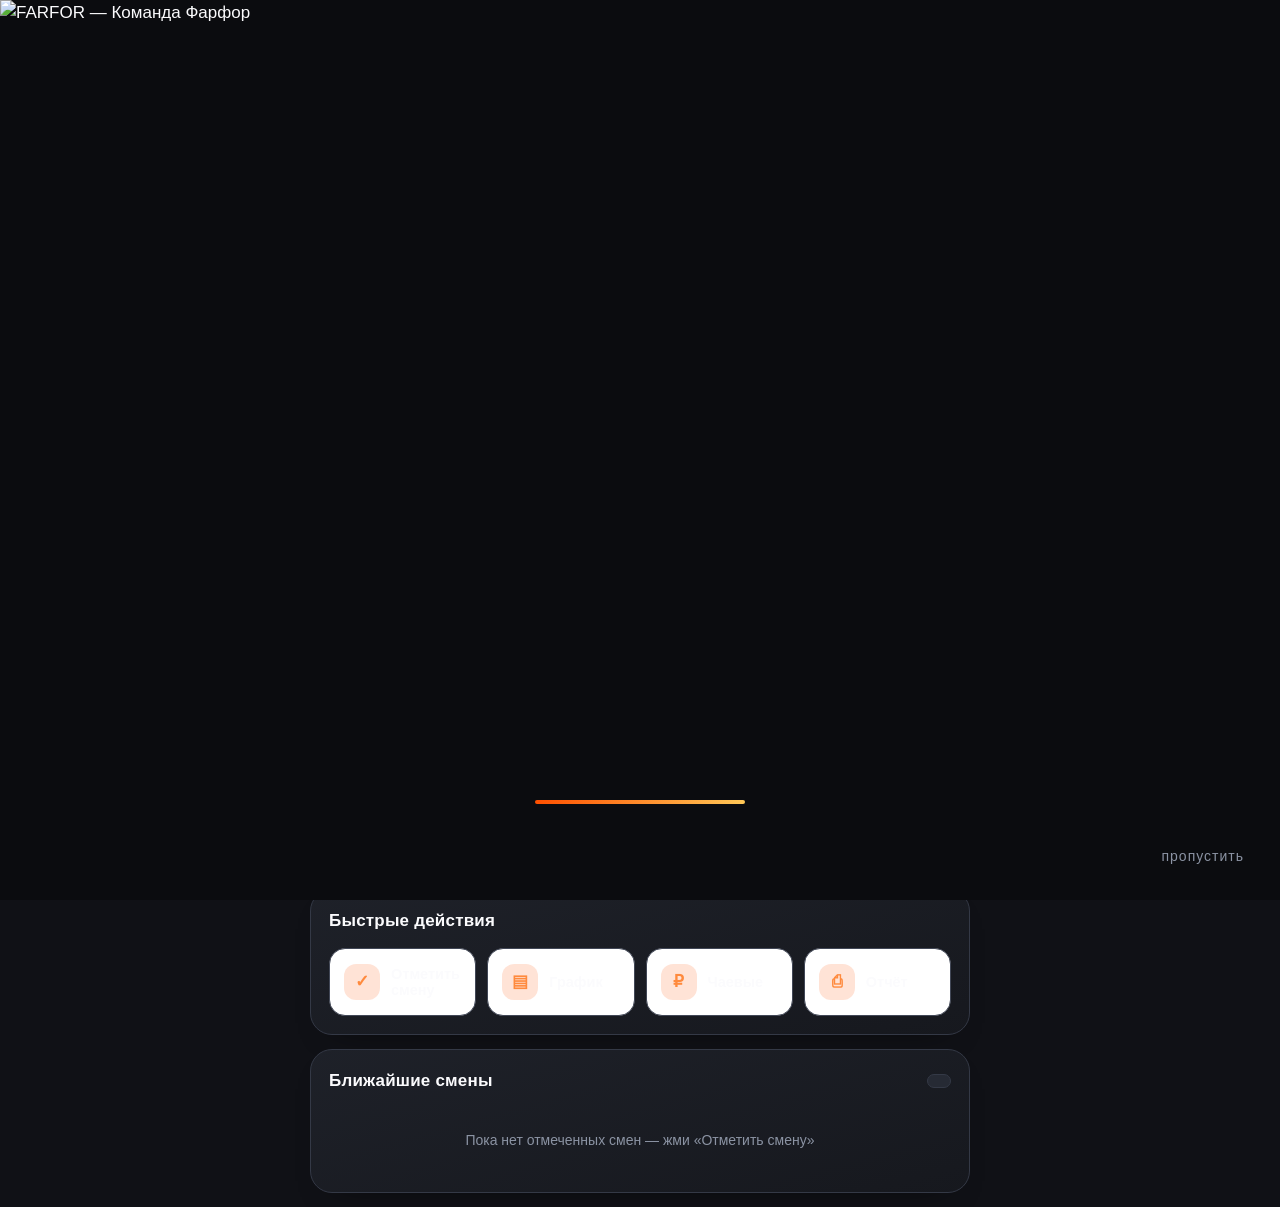
==== commit 43e0a722: "v2: index.html" ====
--- a/index.html
+++ b/index.html
@@ -398,12 +398,12 @@
 
 <!-- ══════════ НИЖНЕЕ МЕНЮ ══════════ -->
 <nav class="tabbar">
-  <button data-tab="home" class="on"><img src="assets/icons/home-on.png" alt=""><span>Сегодня</span></button>
-  <button data-tab="cal"><img src="assets/icons/calendar-off.png" alt=""><span>Календарь</span></button>
-  <button data-tab="sched"><img src="assets/icons/schedule-off.png" alt=""><span>График</span></button>
-  <button data-tab="tab"><img src="assets/icons/table-off.png" alt=""><span>Табель</span></button>
-  <button data-tab="stats"><img src="assets/icons/chart-off.png" alt=""><span>Стат.</span></button>
-  <button data-tab="set"><img src="assets/icons/settings-off.png" alt=""><span>Ещё</span></button>
+  <button data-tab="home" class="on"><svg viewBox="0 0 24 24" fill="none" stroke="currentColor" stroke-width="2" stroke-linecap="round" stroke-linejoin="round"><path d="M3 10.5 12 3l9 7.5"/><path d="M5.5 9.5V20h13V9.5"/><path d="M10 20v-5.5h4V20"/></svg><span>Сегодня</span></button>
+  <button data-tab="cal"><svg viewBox="0 0 24 24" fill="none" stroke="currentColor" stroke-width="2" stroke-linecap="round"><rect x="3" y="5" width="18" height="16" rx="3"/><path d="M3 10h18M8 3v4M16 3v4"/><circle cx="8" cy="15" r="1.2" fill="currentColor" stroke="none"/><circle cx="12" cy="15" r="1.2" fill="currentColor" stroke="none"/><circle cx="16" cy="15" r="1.2" fill="currentColor" stroke="none"/></svg><span>Календарь</span></button>
+  <button data-tab="sched"><svg viewBox="0 0 24 24" fill="none" stroke="currentColor" stroke-width="1.8"><rect x="3" y="3" width="7" height="7" rx="1.6" fill="currentColor"/><rect x="12" y="3" width="7" height="7" rx="1.6"/><rect x="3" y="12" width="7" height="7" rx="1.6" fill="currentColor"/><rect x="12" y="12" width="7" height="7" rx="1.6"/></svg><span>График</span></button>
+  <button data-tab="tab"><svg viewBox="0 0 24 24" fill="none" stroke="currentColor" stroke-width="2" stroke-linecap="round"><path d="M4 6h16M4 12h16M4 18h16"/><circle cx="4" cy="6" r="1.4" fill="currentColor" stroke="none"/><circle cx="4" cy="12" r="1.4" fill="currentColor" stroke="none"/><circle cx="4" cy="18" r="1.4" fill="currentColor" stroke="none"/></svg><span>Табель</span></button>
+  <button data-tab="stats"><svg viewBox="0 0 24 24" fill="currentColor"><rect x="3.5" y="13" width="4.5" height="8" rx="1.4"/><rect x="10" y="8" width="4.5" height="13" rx="1.4"/><rect x="16.5" y="3.5" width="4.5" height="17.5" rx="1.4"/></svg><span>Стат.</span></button>
+  <button data-tab="set"><svg viewBox="0 0 24 24" fill="none" stroke="currentColor" stroke-width="2" stroke-linecap="round"><circle cx="12" cy="12" r="3.2"/><path d="M12 2.5v3M12 18.5v3M2.5 12h3M18.5 12h3M5.2 5.2l2.1 2.1M16.7 16.7l2.1 2.1M18.8 5.2l-2.1 2.1M7.3 16.7l-2.1 2.1"/></svg><span>Ещё</span></button>
 </nav>
 
 <!-- ══════════ ШТОРКА ДНЯ ══════════ -->
--- a/styles.css
+++ b/styles.css
@@ -1,317 +1,365 @@
-/* ═══════════════════════════════════════════════
-   КОМАНДА ФАРФОР — тёмная тема, оранжевый акцент
-   ═══════════════════════════════════════════════ */
+/* ═══════════════════════════════════════════════════════════════
+   КОМАНДА ФАРФОР v2 — крупная типографика, контраст, бренд FARFOR
+   ═══════════════════════════════════════════════════════════════ */
+@font-face{font-family:'Inter';font-style:normal;font-weight:400;font-display:swap;
+  src:url(./assets/fonts/Inter-400-cyrillic.woff2) format('woff2');
+  unicode-range:U+0301,U+0400-045F,U+0490-0491,U+04B0-04B1,U+2116}
+@font-face{font-family:'Inter';font-style:normal;font-weight:400;font-display:swap;
+  src:url(./assets/fonts/Inter-400-latin.woff2) format('woff2')}
+@font-face{font-family:'Inter';font-style:normal;font-weight:500;font-display:swap;
+  src:url(./assets/fonts/Inter-500-cyrillic.woff2) format('woff2');
+  unicode-range:U+0301,U+0400-045F,U+0490-0491,U+04B0-04B1,U+2116}
+@font-face{font-family:'Inter';font-style:normal;font-weight:500;font-display:swap;
+  src:url(./assets/fonts/Inter-500-latin.woff2) format('woff2')}
+@font-face{font-family:'Inter';font-style:normal;font-weight:600;font-display:swap;
+  src:url(./assets/fonts/Inter-600-cyrillic.woff2) format('woff2');
+  unicode-range:U+0301,U+0400-045F,U+0490-0491,U+04B0-04B1,U+2116}
+@font-face{font-family:'Inter';font-style:normal;font-weight:600;font-display:swap;
+  src:url(./assets/fonts/Inter-600-latin.woff2) format('woff2')}
+@font-face{font-family:'Inter';font-style:normal;font-weight:700;font-display:swap;
+  src:url(./assets/fonts/Inter-700-cyrillic.woff2) format('woff2');
+  unicode-range:U+0301,U+0400-045F,U+0490-0491,U+04B0-04B1,U+2116}
+@font-face{font-family:'Inter';font-style:normal;font-weight:700;font-display:swap;
+  src:url(./assets/fonts/Inter-700-latin.woff2) format('woff2')}
+@font-face{font-family:'Inter';font-style:normal;font-weight:800;font-display:swap;
+  src:url(./assets/fonts/Inter-800-cyrillic.woff2) format('woff2');
+  unicode-range:U+0301,U+0400-045F,U+0490-0491,U+04B0-04B1,U+2116}
+@font-face{font-family:'Inter';font-style:normal;font-weight:800;font-display:swap;
+  src:url(./assets/fonts/Inter-800-latin.woff2) format('woff2')}
+@font-face{font-family:'Montserrat';font-style:normal;font-weight:800;font-display:swap;
+  src:url(./assets/fonts/Montserrat-800-cyrillic.woff2) format('woff2');
+  unicode-range:U+0301,U+0400-045F,U+0490-0491,U+04B0-04B1,U+2116}
+@font-face{font-family:'Montserrat';font-style:normal;font-weight:800;font-display:swap;
+  src:url(./assets/fonts/Montserrat-800-latin.woff2) format('woff2')}
+
 :root{
-  --bg:#121317; --bg2:#171920; --card:#1b1d24; --card2:#21242d; --line:#2b2f39;
-  --acc:#fe5000; --acc2:#ff8a3d; --gold:#ffc857; --green:#2ecc71; --red:#ff5a5f; --blue:#4aa8ff;
-  --txt:#f4f5f7; --mut:#9aa1ae; --mut2:#6b7280;
-  --sb: env(safe-area-inset-bottom, 0px);
-  --tb: 64px;
-  --r:20px;
+  --bg:#101116; --bg2:#171920; --card:#1d2028; --card2:#262a34; --card3:#2f343f;
+  --line:#343946; --line2:#414756;
+  --acc:#fe5000; --acc2:#ff8a3d; --acc3:#ffb37a; --gold:#ffc857;
+  --green:#35d07f; --red:#ff6b6f; --blue:#5cb3ff; --violet:#b085ff;
+  --txt:#fbfbfd; --mut:#b6bcc8; --mut2:#8b93a3;
+  --sb:env(safe-area-inset-bottom,0px);
+  --r:22px; --fs:17px;
 }
-*{box-sizing:border-box; -webkit-tap-highlight-color:transparent}
+*{box-sizing:border-box;-webkit-tap-highlight-color:transparent}
 html,body{margin:0;padding:0}
 body{
-  background:var(--bg); color:var(--txt); font-family:-apple-system,BlinkMacSystemFont,"Segoe UI",Roboto,"Helvetica Neue",Arial,sans-serif;
-  font-size:15px; line-height:1.45; -webkit-font-smoothing:antialiased;
-  background-image:radial-gradient(900px 480px at 88% -8%, rgba(254,80,0,.16), transparent 62%),
-                   radial-gradient(700px 400px at -10% 4%, rgba(255,200,87,.07), transparent 60%);
-  background-attachment:fixed;
-  min-height:100vh; overflow-x:hidden;
+  background:var(--bg); color:var(--txt);
+  font-family:'Inter',-apple-system,BlinkMacSystemFont,"Segoe UI",Roboto,Arial,sans-serif;
+  font-size:var(--fs); line-height:1.5; -webkit-font-smoothing:antialiased;
+  background-attachment:fixed; min-height:100vh; overflow-x:hidden;
+  background-size:cover; background-position:center top;
 }
-h3{margin:0;font-size:15px;font-weight:700;letter-spacing:.2px}
+body::before{content:"";position:fixed;inset:0;z-index:-1;
+  background:linear-gradient(180deg,rgba(16,17,22,.72),rgba(16,17,22,.96) 55%,rgba(16,17,22,.99));}
+h3{margin:0;font-size:17px;font-weight:800;letter-spacing:.2px}
 input,select,button{font-family:inherit;font-size:inherit;color:inherit}
 button{cursor:pointer;border:none;background:none}
 .muted{color:var(--mut)}
-.small{font-size:12.5px;line-height:1.5}
-
-/* ─────────── ЗАСТАВКА ─────────── */
-.splash{
-  position:fixed; inset:0; z-index:99; background:#0b0c0f; display:flex; flex-direction:column;
-  align-items:center; justify-content:center; gap:0; overflow:hidden;
-  transition:opacity .45s ease, visibility .45s;
-}
-.splash.hide{opacity:0; visibility:hidden; pointer-events:none}
-.splash-glow{
-  position:absolute; width:520px; height:520px; border-radius:50%;
-  background:radial-gradient(circle, rgba(254,80,0,.30), transparent 62%);
-  animation:glowPulse 2.2s ease-in-out infinite;
-}
-@keyframes glowPulse{0%,100%{transform:scale(.82);opacity:.55}50%{transform:scale(1.12);opacity:1}}
-.splash-ring{position:absolute; width:230px; height:230px}
-.splash-ring svg{width:100%;height:100%;transform:rotate(-90deg)}
-.ring-bg{fill:none;stroke:rgba(255,255,255,.07);stroke-width:2}
-.ring-fg{fill:none;stroke:var(--acc);stroke-width:2.5;stroke-linecap:round;
-  stroke-dasharray:327;stroke-dashoffset:327;animation:ring 1.25s cubic-bezier(.4,0,.2,1) forwards}
-@keyframes ring{to{stroke-dashoffset:0}}
-.splash-logo{position:relative;display:flex;gap:2px;font-size:44px;font-weight:800;letter-spacing:2px;margin-top:6px}
-.splash-logo .s-l{
-  opacity:0;transform:translateY(16px) scale(.7);color:#fff;
-  animation:letterIn .5s cubic-bezier(.2,1.3,.4,1) forwards;
-  text-shadow:0 6px 26px rgba(254,80,0,.55);
-}
-.splash-logo .s-l:nth-child(1){animation-delay:.28s}.splash-logo .s-l:nth-child(2){animation-delay:.36s}
-.splash-logo .s-l:nth-child(3){animation-delay:.44s}.splash-logo .s-l:nth-child(4){animation-delay:.52s}
-.splash-logo .s-l:nth-child(5){animation-delay:.60s}.splash-logo .s-l:nth-child(6){animation-delay:.68s}
-@keyframes letterIn{to{opacity:1;transform:translateY(0) scale(1)}}
-.splash-sub{
-  position:relative;margin-top:12px;font-size:12px;letter-spacing:6px;color:var(--acc2);
-  opacity:0;animation:fadeIn .6s ease .95s forwards;font-weight:700;
-}
-.splash-line{position:relative;width:170px;height:3px;border-radius:3px;background:rgba(255,255,255,.1);margin-top:26px;overflow:hidden}
-.splash-line i{position:absolute;inset:0;width:0;background:linear-gradient(90deg,var(--acc),var(--gold));animation:load 3.4s cubic-bezier(.3,.8,.4,1) forwards;border-radius:3px}
-@keyframes load{to{width:100%}}
-.splash-hint{position:relative;margin-top:16px;font-size:11.5px;letter-spacing:2.5px;color:var(--mut2);opacity:0;animation:fadeIn .6s ease 1.25s forwards}
-@keyframes fadeIn{to{opacity:1}}
-.splash-skip{position:absolute;right:16px;bottom:calc(18px + var(--sb));color:var(--mut2);font-size:12px;padding:8px 12px;letter-spacing:1px}
+.small{font-size:14px;line-height:1.55}
+.num{font-family:'Montserrat','Inter',sans-serif;font-weight:800;letter-spacing:-.5px}
+
+/* ═══════════ ЗАСТАВКА ═══════════ */
+.splash{position:fixed;inset:0;z-index:99;background:#0b0c0f;display:flex;flex-direction:column;
+  align-items:center;justify-content:center;overflow:hidden;transition:opacity .5s ease,visibility .5s}
+.splash.hide{opacity:0;visibility:hidden;pointer-events:none}
+.splash-art{position:absolute;inset:0;width:100%;height:100%;object-fit:cover;object-position:center}
+
+.splash-bar{position:absolute;bottom:96px;width:210px;height:4px;border-radius:4px;background:rgba(255,255,255,.14);overflow:hidden}
+.splash-bar i{display:block;height:100%;width:0;background:linear-gradient(90deg,var(--acc),var(--gold));animation:sload 3.6s cubic-bezier(.3,.8,.4,1) forwards}
+@keyframes sload{to{width:100%}}
+.splash-skip{position:absolute;right:22px;bottom:calc(26px + var(--sb));color:var(--mut2);font-size:14px;padding:10px 14px;letter-spacing:1px}
 .splash-skip:active{color:var(--txt)}
 
-/* ─────────── ШАПКА ─────────── */
-.topbar{
-  position:sticky; top:0; z-index:20; display:flex; align-items:center; gap:11px;
-  padding:calc(env(safe-area-inset-top,0px) + 12px) 16px 12px;
-  background:rgba(18,19,23,.82); backdrop-filter:blur(14px); -webkit-backdrop-filter:blur(14px);
-  border-bottom:1px solid rgba(255,255,255,.05);
-}
-.tb-mark{width:38px;height:38px;flex:0 0 38px}
+/* ═══════════ ШАПКА ═══════════ */
+.topbar{position:sticky;top:0;z-index:20;display:flex;align-items:center;gap:12px;
+  padding:calc(env(safe-area-inset-top,0px) + 14px) 18px 14px;
+  background:rgba(16,17,22,.88);backdrop-filter:blur(18px);-webkit-backdrop-filter:blur(18px);
+  border-bottom:1px solid rgba(255,255,255,.07)}
+.tb-mark{width:44px;height:44px;flex:0 0 44px;border-radius:14px;overflow:hidden;
+  background:linear-gradient(145deg,#2a2d36,#1a1c22);border:1px solid var(--line);display:grid;place-items:center}
 .tb-mark svg{width:100%;height:100%}
 .tb-txt{flex:1;min-width:0}
-.tb-title{font-weight:800;font-size:16px;letter-spacing:.3px;white-space:nowrap;overflow:hidden;text-overflow:ellipsis}
-.tb-sub{font-size:11.5px;color:var(--mut);text-transform:lowercase}
-.tb-rate{text-align:right;line-height:1.1}
-.tb-rate span{font-weight:800;font-size:15px;color:var(--acc2)}
-.tb-rate small{display:block;font-size:9.5px;color:var(--mut2);letter-spacing:.5px}
-
-main{padding:16px 16px calc(var(--tb) + var(--sb) + 26px);max-width:620px;margin:0 auto}
-.view{display:none;animation:fadeUp .28s ease}
+.tb-title{font-weight:800;font-size:19px;letter-spacing:.2px;white-space:nowrap;overflow:hidden;text-overflow:ellipsis}
+.tb-sub{font-size:13px;color:var(--mut2);text-transform:lowercase}
+.tb-rate{text-align:right;line-height:1.15}
+.tb-rate span{font-weight:800;font-size:17px;color:var(--acc2);font-family:'Montserrat','Inter',sans-serif}
+.tb-rate small{display:block;font-size:10.5px;color:var(--mut2);letter-spacing:.6px}
+.tb-theme{width:40px;height:40px;flex:0 0 40px;border-radius:13px;background:var(--card2);
+  border:1px solid var(--line);color:var(--acc2);font-size:17px}
+.tb-theme:active{transform:scale(.94)}
+
+main{padding:18px 16px calc(var(--tb) + var(--sb) + 30px);max-width:660px;margin:0 auto}
+.view{display:none;animation:fadeUp .3s ease}
 .view.on{display:block}
-@keyframes fadeUp{from{opacity:0;transform:translateY(9px)}to{opacity:1;transform:none}}
-
-/* ─────────── ГЕРОЙ (сегодня) ─────────── */
-.hero{
-  position:relative;overflow:hidden;border-radius:24px;padding:18px 18px 14px;margin-bottom:14px;
-  background:linear-gradient(145deg,#24272f 0%,#1a1c22 55%,#15161b 100%);
-  border:1px solid var(--line);
-  box-shadow:0 18px 44px -22px rgba(0,0,0,.9);
-}
-.hero::after{
-  content:"";position:absolute;right:-56px;top:-56px;width:190px;height:190px;border-radius:50%;
-  background:radial-gradient(circle,rgba(254,80,0,.34),transparent 68%);
-}
-.hero-top{display:flex;justify-content:space-between;align-items:baseline;position:relative;z-index:1}
-.hero-hi{font-size:13.5px;color:var(--mut)}
-.hero-date{font-size:12px;color:var(--mut2);text-transform:capitalize}
-.hero-amt{position:relative;z-index:1;font-size:38px;font-weight:800;letter-spacing:-1px;margin-top:10px;
-  background:linear-gradient(180deg,#fff,#ffc9a8);-webkit-background-clip:text;background-clip:text;color:transparent}
-.hero-cap{position:relative;z-index:1;font-size:12.5px;color:var(--mut);margin-top:-2px}
-.hero-bar{position:relative;z-index:1;height:6px;border-radius:6px;background:rgba(255,255,255,.07);margin:14px 0 12px;overflow:hidden}
-.hero-bar i{display:block;height:100%;width:0;border-radius:6px;background:linear-gradient(90deg,var(--acc),var(--gold));transition:width .7s cubic-bezier(.3,1,.4,1)}
-.hero-foot{position:relative;z-index:1;display:grid;grid-template-columns:repeat(3,1fr);gap:8px}
+@keyframes fadeUp{from{opacity:0;transform:translateY(10px)}to{opacity:1;transform:none}}
+
+/* ═══════════ ГЕРОЙ ═══════════ */
+.hero{position:relative;overflow:hidden;border-radius:26px;padding:22px 20px 18px;margin-bottom:14px;
+  background:linear-gradient(150deg,rgba(48,52,62,.96),rgba(24,26,32,.97) 60%,rgba(18,19,24,.98));
+  border:1px solid var(--line2);box-shadow:0 22px 50px -26px rgba(0,0,0,.95)}
+.hero::after{content:"";position:absolute;right:-70px;top:-70px;width:240px;height:240px;border-radius:50%;
+  background:radial-gradient(circle,rgba(254,80,0,.38),transparent 68%)}
+.hero-top{display:flex;justify-content:space-between;align-items:baseline;gap:10px;position:relative;z-index:1}
+.hero-hi{font-size:15px;color:var(--mut);font-weight:600}
+.hero-date{font-size:13px;color:var(--mut2)}
+.hero-amt{position:relative;z-index:1;font-size:44px;line-height:1.05;margin-top:12px;
+  font-family:'Montserrat','Inter',sans-serif;font-weight:800;letter-spacing:-1.5px;
+  background:linear-gradient(180deg,#fff,#ffcaa8);-webkit-background-clip:text;background-clip:text;color:transparent}
+.hero-cap{position:relative;z-index:1;font-size:14px;color:var(--mut);margin-top:2px;font-weight:500}
+.hero-bar{position:relative;z-index:1;height:8px;border-radius:8px;background:rgba(255,255,255,.09);margin:16px 0 14px;overflow:hidden}
+.hero-bar i{display:block;height:100%;width:0;border-radius:8px;background:linear-gradient(90deg,var(--acc),var(--gold));
+  transition:width .8s cubic-bezier(.3,1,.4,1)}
+.hero-foot{position:relative;z-index:1;display:grid;grid-template-columns:repeat(3,1fr);gap:10px}
 .hero-foot div{display:flex;flex-direction:column}
-.hero-foot b{font-size:15px;font-weight:800;line-height:1.2}
-.hero-foot span{font-size:10.5px;color:var(--mut2);letter-spacing:.2px}
-
-/* ─────────── СТАТ-ПЛИТКИ ─────────── */
-.grid4{display:grid;grid-template-columns:repeat(2,1fr);gap:10px;margin-bottom:14px}
-.stat{background:var(--card);border:1px solid var(--line);border-radius:16px;padding:12px 13px}
-.stat b{display:block;font-size:21px;font-weight:800;letter-spacing:-.4px}
-.stat span{font-size:11px;color:var(--mut2)}
-
-/* ─────────── КАРТОЧКИ ─────────── */
-.card{background:var(--card);border:1px solid var(--line);border-radius:var(--r);padding:15px;margin-bottom:14px}
-.card-h{display:flex;align-items:center;justify-content:space-between;gap:10px;margin-bottom:12px}
-.pill{font-size:10.5px;color:var(--mut);background:var(--card2);border:1px solid var(--line);padding:4px 9px;border-radius:999px;white-space:nowrap}
-
-.forecast .fc-row{display:flex;justify-content:space-between;align-items:center;padding:7px 0;font-size:13.5px;color:var(--mut)}
+.hero-foot b{font-size:16px;font-weight:800;font-family:'Montserrat','Inter',sans-serif}
+.hero-foot span{font-size:11.5px;color:var(--mut2);font-weight:500;line-height:1.3}
+
+/* ═══════════ ПЛИТКИ ═══════════ */
+.grid4{display:grid;grid-template-columns:repeat(2,1fr);gap:12px;margin-bottom:14px}
+.stat{background:linear-gradient(160deg,var(--card),rgba(24,26,32,.95));border:1px solid var(--line);
+  border-radius:18px;padding:15px 16px;position:relative;overflow:hidden}
+.stat::after{content:"";position:absolute;right:-34px;bottom:-34px;width:88px;height:88px;border-radius:50%;
+  background:radial-gradient(circle,rgba(254,80,0,.10),transparent 72%)}
+.stat b{display:block;font-size:24px;font-weight:800;letter-spacing:-.6px;font-family:'Montserrat','Inter',sans-serif}
+.stat span{font-size:12.5px;color:var(--mut2);font-weight:600}
+.grid2{display:grid;grid-template-columns:1fr 1fr;gap:12px;margin-bottom:14px}
+.card.mini{display:flex;flex-direction:column;align-items:flex-start;gap:3px;padding:16px}
+.card.mini b{font-size:26px;font-weight:800;font-family:'Montserrat','Inter',sans-serif;letter-spacing:-.6px}
+.card.mini span{font-size:12.5px;color:var(--mut2);font-weight:600}
+.mi-ic{font-size:21px;line-height:1}
+
+/* ═══════════ КАРТОЧКИ ═══════════ */
+.card{background:linear-gradient(165deg,rgba(31,34,42,.97),rgba(23,25,31,.97));border:1px solid var(--line);
+  border-radius:var(--r);padding:18px;margin-bottom:14px;box-shadow:0 14px 34px -26px rgba(0,0,0,.9)}
+.card-h{display:flex;align-items:center;justify-content:space-between;gap:10px;margin-bottom:14px}
+.pill{font-size:12px;color:var(--mut);background:var(--card2);border:1px solid var(--line);padding:6px 11px;
+  border-radius:999px;white-space:nowrap;font-weight:600}
+.pill.on{background:rgba(254,80,0,.16);border-color:var(--acc);color:var(--acc2)}
+
+.forecast .fc-row{display:flex;justify-content:space-between;align-items:center;padding:9px 0;font-size:15px;color:var(--mut);font-weight:500}
 .forecast .fc-row b{color:var(--txt);font-weight:700}
-.forecast .fc-row.big{border-top:1px dashed var(--line);margin-top:5px;padding-top:11px;font-size:14px;color:var(--txt)}
-.forecast .fc-row.big b{font-size:21px;color:var(--acc2);font-weight:800}
-.fc-bar{height:8px;border-radius:8px;background:rgba(255,255,255,.07);overflow:hidden;margin:10px 0 8px}
-.fc-bar i{display:block;height:100%;width:0;border-radius:8px;background:linear-gradient(90deg,var(--acc),var(--gold));transition:width .8s cubic-bezier(.3,1,.4,1)}
-.fc-note{font-size:11.5px;color:var(--mut2)}
-
-.quick{display:grid;grid-template-columns:repeat(2,1fr);gap:9px}
-.qbtn{display:flex;align-items:center;gap:9px;background:var(--card2);border:1px solid var(--line);border-radius:14px;padding:12px;font-size:13px;font-weight:600;text-align:left}
-.qbtn:active{background:#2a2e38;transform:scale(.98)}
-.qi{width:28px;height:28px;flex:0 0 28px;border-radius:9px;background:rgba(254,80,0,.16);color:var(--acc2);display:grid;place-items:center;font-size:14px;font-weight:800}
-
-.list{display:flex;flex-direction:column;gap:8px}
-.li{display:flex;align-items:center;gap:11px;padding:10px 11px;background:var(--card2);border:1px solid var(--line);border-radius:13px}
-.li-d{width:40px;flex:0 0 40px;text-align:center}
-.li-d b{display:block;font-size:16px;font-weight:800;line-height:1}
-.li-d span{font-size:9.5px;color:var(--mut2);text-transform:uppercase;letter-spacing:.4px}
+.forecast .fc-row.big{border-top:1px dashed var(--line2);margin-top:6px;padding-top:13px;font-size:15px;color:var(--txt);font-weight:600}
+.forecast .fc-row.big b{font-size:24px;color:var(--acc2);font-family:'Montserrat','Inter',sans-serif}
+.fc-bar{height:9px;border-radius:9px;background:rgba(255,255,255,.09);overflow:hidden;margin:12px 0 9px}
+.fc-bar i{display:block;height:100%;width:0;border-radius:9px;background:linear-gradient(90deg,var(--acc),var(--gold));transition:width .9s cubic-bezier(.3,1,.4,1)}
+.fc-note{font-size:13px;color:var(--mut2);line-height:1.5}
+
+.quick{display:grid;grid-template-columns:repeat(2,1fr);gap:11px}
+.qbtn{display:flex;align-items:center;gap:11px;background:var(--card2);border:1px solid var(--line2);border-radius:16px;
+  padding:15px 14px;font-size:14.5px;font-weight:700;text-align:left;color:var(--txt)}
+.qbtn:active{background:var(--card3);transform:scale(.98)}
+.qi{width:36px;height:36px;flex:0 0 36px;border-radius:12px;background:rgba(254,80,0,.16);color:var(--acc2);
+  display:grid;place-items:center;font-size:17px;font-weight:800}
+.qi img{width:22px;height:22px}
+
+.list{display:flex;flex-direction:column;gap:10px}
+.li{display:flex;align-items:center;gap:13px;padding:13px 14px;background:var(--card2);border:1px solid var(--line);border-radius:16px}
+.li-d{width:46px;flex:0 0 46px;text-align:center}
+.li-d b{display:block;font-size:19px;font-weight:800;line-height:1;font-family:'Montserrat','Inter',sans-serif}
+.li-d span{font-size:10.5px;color:var(--mut2);text-transform:uppercase;letter-spacing:.6px;font-weight:700}
 .li-t{flex:1;min-width:0}
-.li-t b{display:block;font-size:13.5px;font-weight:600}
-.li-t span{font-size:11px;color:var(--mut2)}
-.li-m{text-align:right;font-size:13.5px;font-weight:700;color:var(--acc2)}
-.empty{color:var(--mut2);font-size:12.5px;text-align:center;padding:14px 0}
-
-/* ─────────── КАЛЕНДАРЬ ─────────── */
-.cal-card{padding:13px}
-.cal-head{display:flex;align-items:center;justify-content:space-between;margin-bottom:10px}
-.cal-month{font-weight:800;font-size:15.5px}
-.nav{width:36px;height:36px;border-radius:11px;background:var(--card2);border:1px solid var(--line);font-size:19px;color:var(--mut)}
-.nav:active{color:var(--acc2)}
-.cal-week{display:grid;grid-template-columns:repeat(7,1fr);font-size:10.5px;color:var(--mut2);text-align:center;margin-bottom:4px;font-weight:700}
-.cal-grid{display:grid;grid-template-columns:repeat(7,1fr);gap:3px}
-.day{position:relative;aspect-ratio:1/1;border-radius:11px;display:flex;flex-direction:column;align-items:center;justify-content:center;
-  font-size:13.5px;font-weight:600;background:#191b21;border:1px solid transparent;color:var(--txt)}
+.li-t b{display:block;font-size:15px;font-weight:700}
+.li-t span{font-size:12.5px;color:var(--mut2);font-weight:500}
+.li-m{text-align:right;font-size:15px;font-weight:800;color:var(--acc2);font-family:'Montserrat','Inter',sans-serif}
+.empty{color:var(--mut2);font-size:14px;text-align:center;padding:22px 12px;line-height:1.6}
+.empty b{display:block;color:var(--txt);font-size:16px;margin-bottom:6px}
+
+/* ═══════════ КАЛЕНДАРЬ ═══════════ */
+.cal-card{padding:15px}
+.cal-head{display:flex;align-items:center;justify-content:space-between;margin-bottom:12px}
+.cal-month{font-weight:800;font-size:18px;font-family:'Montserrat','Inter',sans-serif}
+.nav{width:42px;height:42px;border-radius:14px;background:var(--card2);border:1px solid var(--line2);font-size:21px;color:var(--mut);font-weight:700}
+.nav:active{color:var(--acc2);background:var(--card3)}
+.cal-week{display:grid;grid-template-columns:repeat(7,1fr);font-size:11.5px;color:var(--mut2);text-align:center;margin-bottom:6px;font-weight:800;letter-spacing:.5px}
+.cal-grid{display:grid;grid-template-columns:repeat(7,1fr);gap:4px}
+.day{position:relative;aspect-ratio:1/1;border-radius:13px;display:flex;flex-direction:column;align-items:center;justify-content:center;
+  font-size:15px;font-weight:700;background:#1c1f27;border:1.5px solid transparent;color:var(--txt)}
 .day.blank{background:transparent}
-.day.wknd{color:var(--mut2)}
-.day.hol{background:rgba(254,80,0,.10);border-color:rgba(254,80,0,.3)}
+.day.wknd{color:var(--mut2);background:#181a21}
+.day.hol{background:rgba(254,80,0,.12);border-color:rgba(254,80,0,.4)}
 .day.hol .dn{color:var(--acc2)}
-.day.work{background:linear-gradient(160deg,var(--acc),#d63f00);color:#fff;box-shadow:0 5px 14px -6px rgba(254,80,0,.7)}
-.day.vac{background:rgba(74,168,255,.13);border-color:rgba(74,168,255,.34);color:#9cd0ff}
-.day.off{background:#14161b;color:var(--mut2)}
-.day.today{border-color:var(--gold);box-shadow:0 0 0 1px var(--gold) inset}
+.day.work{background:linear-gradient(160deg,var(--acc),#cf3d00);color:#fff;box-shadow:0 8px 18px -8px rgba(254,80,0,.85);border-color:transparent}
+.day.vac{background:rgba(92,179,255,.16);border-color:rgba(92,179,255,.4);color:#a9d6ff}
+.day.off{background:#15171d;color:var(--mut2)}
+.day.today{border-color:var(--gold);box-shadow:0 0 0 2px rgba(255,200,87,.35)}
 .day .dn{line-height:1.05}
-.day .dh{font-size:8.5px;opacity:.85;line-height:1;margin-top:1px}
-.day .dot{position:absolute;top:4px;right:5px;width:5px;height:5px;border-radius:50%;background:var(--gold)}
-.cal-legend{display:flex;flex-wrap:wrap;gap:10px;margin:12px 0 8px;font-size:10.5px;color:var(--mut2)}
-.cal-legend span{display:flex;align-items:center;gap:5px}
-.lg{width:10px;height:10px;border-radius:3px;display:inline-block}
-.lg-work{background:var(--acc)} .lg-off{background:#2a2e38} .lg-vac{background:rgba(74,168,255,.5)} .lg-hol{background:rgba(254,80,0,.35);border:1px solid var(--acc)}
-.cal-sum{display:flex;justify-content:space-between;font-size:12px;color:var(--mut);padding:9px 11px;background:var(--card2);border-radius:12px;margin-bottom:10px}
-.cal-sum b{color:var(--txt)}
-.cal-actions{display:grid;grid-template-columns:1fr 1fr;gap:9px}
-
-/* ─────────── КНОПКИ ─────────── */
-.btn{border-radius:14px;padding:13px;font-weight:700;font-size:14px;text-align:center}
-.btn.primary{background:linear-gradient(135deg,var(--acc),#e04600);color:#fff;box-shadow:0 10px 24px -12px rgba(254,80,0,.9)}
+.day .dh{font-size:9.5px;opacity:.9;line-height:1;margin-top:2px;font-weight:700}
+.cal-legend{display:flex;flex-wrap:wrap;gap:12px;margin:14px 0 10px;font-size:12px;color:var(--mut2);font-weight:600}
+.cal-legend span{display:flex;align-items:center;gap:6px}
+.lg{width:12px;height:12px;border-radius:4px;display:inline-block}
+.lg-work{background:var(--acc)} .lg-off{background:#333845} .lg-vac{background:rgba(92,179,255,.55)} .lg-hol{background:rgba(254,80,0,.4);border:1px solid var(--acc)}
+.cal-sum{display:flex;justify-content:space-between;gap:10px;font-size:13.5px;color:var(--mut);padding:12px 14px;background:var(--card2);border-radius:14px;margin-bottom:12px;font-weight:600;flex-wrap:wrap}
+.cal-sum b{color:var(--txt);font-weight:800}
+.cal-actions{display:grid;grid-template-columns:1fr 1fr;gap:10px}
+
+/* ═══════════ КНОПКИ ═══════════ */
+.btn{border-radius:16px;padding:15px;font-weight:800;font-size:15px;text-align:center}
+.btn.primary{background:linear-gradient(135deg,var(--acc),#d84100);color:#fff;box-shadow:0 12px 26px -13px rgba(254,80,0,.95)}
 .btn.primary:active{transform:scale(.98)}
-.btn.ghost{background:var(--card2);border:1px solid var(--line);color:var(--mut)}
-.btn.danger{background:rgba(255,90,95,.12);border:1px solid rgba(255,90,95,.35);color:#ff8f93;width:100%;margin-top:12px}
-
-/* ─────────── ПОЛЯ ─────────── */
-.field{margin-bottom:13px}
-.field label{display:block;font-size:11.5px;color:var(--mut2);margin-bottom:6px;letter-spacing:.2px}
-.field input,.field select{width:100%;background:var(--card2);border:1px solid var(--line);border-radius:13px;padding:12px;font-size:14.5px;outline:none}
-.field input:focus,.field select:focus{border-color:var(--acc)}
-.row2{display:grid;grid-template-columns:1fr 1fr;gap:10px}
-.chips{display:flex;flex-wrap:wrap;gap:7px}
-.chip{padding:9px 13px;border-radius:11px;background:var(--card2);border:1px solid var(--line);font-size:13px;font-weight:600;color:var(--mut)}
-.chip.on{background:rgba(254,80,0,.16);border-color:var(--acc);color:var(--acc2)}
-
-/* ─────────── ПАТТЕРНЫ ─────────── */
-.pats{display:flex;flex-direction:column;gap:9px}
-.pat{display:flex;align-items:center;gap:12px;padding:11px 12px;background:var(--card2);border:1px solid var(--line);border-radius:14px;text-align:left}
-.pat.on{border-color:var(--acc);background:rgba(254,80,0,.09)}
-.pat-viz{display:flex;gap:2px;flex:0 0 auto}
-.pat-viz i{width:9px;height:16px;border-radius:3px;background:#333844;display:block}
+.btn.ghost{background:var(--card2);border:1px solid var(--line2);color:var(--txt);font-weight:700}
+.btn.danger{background:rgba(255,107,111,.14);border:1px solid rgba(255,107,111,.4);color:#ff9a9d;width:100%;margin-top:14px;font-weight:700}
+
+/* ═══════════ ПОЛЯ ═══════════ */
+.field{margin-bottom:15px}
+.field label{display:block;font-size:13px;color:var(--mut2);margin-bottom:8px;font-weight:700;letter-spacing:.3px}
+.field input,.field select{width:100%;background:var(--card2);border:1.5px solid var(--line2);border-radius:14px;
+  padding:14px;font-size:16px;outline:none;font-weight:600}
+.field input:focus,.field select:focus{border-color:var(--acc);background:var(--card3)}
+.field select{appearance:none;background-image:url("data:image/svg+xml,%3Csvg xmlns='http://www.w3.org/2000/svg' width='14' height='14' viewBox='0 0 24 24' fill='none' stroke='%23ff8a3d' stroke-width='3'%3E%3Cpath d='M6 9l6 6 6-6'/%3E%3C/svg%3E");
+  background-repeat:no-repeat;background-position:right 14px center;padding-right:40px}
+.row2{display:grid;grid-template-columns:1fr 1fr;gap:11px}
+.chips{display:flex;flex-wrap:wrap;gap:8px}
+.chip{padding:11px 15px;border-radius:13px;background:var(--card2);border:1.5px solid var(--line2);font-size:14px;
+  font-weight:700;color:var(--mut)}
+.chip.on{background:rgba(254,80,0,.18);border-color:var(--acc);color:var(--acc2)}
+
+/* ═══════════ ПАТТЕРНЫ ═══════════ */
+.pats{display:flex;flex-direction:column;gap:10px}
+.pat{display:flex;align-items:center;gap:13px;padding:14px 15px;background:var(--card2);border:1.5px solid var(--line);border-radius:16px;text-align:left}
+.pat.on{border-color:var(--acc);background:rgba(254,80,0,.1)}
+.pat-viz{display:flex;gap:3px;flex:0 0 auto}
+.pat-viz i{width:11px;height:20px;border-radius:4px;background:#3a3f4d;display:block}
 .pat-viz i.w{background:var(--acc)}
 .pat-txt{flex:1;min-width:0}
-.pat-txt b{display:block;font-size:14px;font-weight:700}
-.pat-txt span{font-size:11px;color:var(--mut2)}
-.pat-est{font-size:11px;color:var(--mut);text-align:right;white-space:nowrap}
-
-/* ─────────── ГРАФИКИ ─────────── */
+.pat-txt b{display:block;font-size:16px;font-weight:800;font-family:'Montserrat','Inter',sans-serif}
+.pat-txt span{font-size:12.5px;color:var(--mut2);font-weight:500}
+.pat-est{font-size:12px;color:var(--mut);text-align:right;white-space:nowrap;font-weight:700}
+
+/* ═══════════ ГРАФИКИ ═══════════ */
 .chart{width:100%}
 .chart svg{width:100%;height:auto;display:block;overflow:visible}
-.seg{display:grid;grid-template-columns:repeat(4,1fr);gap:4px;background:var(--card);border:1px solid var(--line);border-radius:14px;padding:4px;margin-bottom:14px}
-.seg button{padding:9px 0;border-radius:11px;font-size:12.5px;font-weight:600;color:var(--mut)}
-.seg button.on{background:var(--acc);color:#fff}
-.break{margin-top:12px;display:flex;flex-direction:column;gap:7px}
-.br{display:flex;justify-content:space-between;font-size:12.5px;color:var(--mut);padding-bottom:6px;border-bottom:1px solid rgba(255,255,255,.05)}
-.br b{color:var(--txt)}
-
-/* ─────────── ТАББАР ─────────── */
-.tabbar{
-  position:fixed;left:0;right:0;bottom:0;z-index:30;display:grid;grid-template-columns:repeat(6,1fr);
-  background:rgba(20,21,26,.94);backdrop-filter:blur(16px);-webkit-backdrop-filter:blur(16px);
-  border-top:1px solid rgba(255,255,255,.06);padding:7px 4px calc(7px + var(--sb));
-}
-.tabbar button{display:flex;flex-direction:column;align-items:center;gap:2px;color:var(--mut2);font-size:9.5px;font-weight:600;padding:3px 0;min-width:0}
-.tabbar .ti{font-size:16px;line-height:1}
+.seg{display:grid;grid-template-columns:repeat(4,1fr);gap:5px;background:var(--card);border:1px solid var(--line);border-radius:16px;padding:5px;margin-bottom:14px}
+.seg button{padding:11px 0;border-radius:12px;font-size:14px;font-weight:700;color:var(--mut)}
+.seg button.on{background:linear-gradient(135deg,var(--acc),#d84100);color:#fff}
+.break{margin-top:14px;display:flex;flex-direction:column;gap:9px}
+.br{display:flex;justify-content:space-between;font-size:14px;color:var(--mut);padding-bottom:9px;border-bottom:1px solid rgba(255,255,255,.07);font-weight:600}
+.br b{color:var(--txt);font-weight:800}
+
+/* ═══════════ ТАББАР ═══════════ */
+.tabbar{position:fixed;left:0;right:0;bottom:0;z-index:30;display:grid;grid-template-columns:repeat(6,1fr);
+  background:rgba(18,19,25,.95);backdrop-filter:blur(20px);-webkit-backdrop-filter:blur(20px);
+  border-top:1px solid rgba(255,255,255,.08);padding:8px 2px calc(8px + var(--sb))}
+.tabbar button{display:flex;flex-direction:column;align-items:center;gap:5px;color:var(--mut2);font-size:10px;font-weight:700;padding:4px 0;min-width:0}
+.tabbar button img{width:25px;height:25px;display:block;transition:transform .18s ease}
 .tabbar button.on{color:var(--acc2)}
-
-/* ─────────── ШТОРКА ─────────── */
+.tabbar button.on img{transform:translateY(-2px);filter:drop-shadow(0 4px 10px rgba(254,80,0,.55))}
+
+/* ═══════════ ШТОРКА ═══════════ */
 .sheet-wrap{position:fixed;inset:0;z-index:60;display:none}
 .sheet-wrap.on{display:block}
-.sheet-bg{position:absolute;inset:0;background:rgba(0,0,0,.62);backdrop-filter:blur(3px);animation:fadeIn .2s}
-.sheet{position:absolute;left:0;right:0;bottom:0;background:var(--bg2);border-radius:26px 26px 0 0;
-  border-top:1px solid var(--line);padding:16px 16px calc(18px + var(--sb));max-height:88vh;overflow-y:auto;
-  animation:up .3s cubic-bezier(.2,1,.3,1)}
+.sheet-bg{position:absolute;inset:0;background:rgba(0,0,0,.66);backdrop-filter:blur(4px);animation:fadeIn .22s}
+.sheet{position:absolute;left:0;right:0;bottom:0;background:#15171d;border-radius:28px 28px 0 0;
+  border-top:1px solid var(--line2);padding:18px 18px calc(20px + var(--sb));max-height:90vh;overflow-y:auto;
+  animation:up .32s cubic-bezier(.2,1,.3,1);box-shadow:0 -20px 60px -20px rgba(0,0,0,.9)}
 @keyframes up{from{transform:translateY(100%)}to{transform:none}}
-.sh-head{display:flex;justify-content:space-between;align-items:flex-start;margin-bottom:14px}
-.sh-date{font-weight:800;font-size:17px}
-.sh-hol{font-size:11.5px;color:var(--acc2);margin-top:2px}
-.sh-x{width:32px;height:32px;border-radius:10px;background:var(--card2);border:1px solid var(--line);color:var(--mut)}
-.sh-sum{background:var(--card2);border:1px solid var(--line);border-radius:14px;padding:12px;text-align:center;margin:4px 0 14px}
-.sh-sum b{font-size:22px;font-weight:800;color:var(--acc2)}
-.sh-sum span{font-size:11.5px;color:var(--mut2);display:block;margin-top:2px}
-.sh-actions{display:grid;grid-template-columns:1fr 2fr;gap:9px}
-
-/* ─────────── ТОСТ ─────────── */
-.toast{position:fixed;left:50%;bottom:calc(var(--tb) + var(--sb) + 18px);transform:translate(-50%,24px);z-index:80;
-  background:#252932;border:1px solid var(--line);border-radius:14px;padding:12px 17px;font-size:13px;
-  opacity:0;pointer-events:none;transition:.3s;box-shadow:0 12px 30px -12px #000;max-width:88vw;text-align:center}
+.sh-head{display:flex;justify-content:space-between;align-items:flex-start;margin-bottom:16px}
+.sh-date{font-weight:800;font-size:19px}
+.sh-hol{font-size:13.5px;color:var(--acc2);margin-top:3px;font-weight:600}
+.sh-x{width:36px;height:36px;border-radius:12px;background:var(--card2);border:1px solid var(--line2);color:var(--mut);font-size:15px}
+.sh-sum{background:linear-gradient(140deg,rgba(254,80,0,.16),rgba(255,200,87,.07));border:1.5px solid rgba(254,80,0,.35);
+  border-radius:16px;padding:16px;text-align:center;margin:6px 0 16px}
+.sh-sum b{font-size:27px;font-weight:800;color:var(--acc2);font-family:'Montserrat','Inter',sans-serif;letter-spacing:-.6px}
+.sh-sum span{font-size:13px;color:var(--mut);display:block;margin-top:4px;font-weight:600}
+.sh-actions{display:grid;grid-template-columns:1fr 2fr;gap:10px}
+.hours-row{display:flex;align-items:center;gap:10px;margin-top:10px}
+.hours-row input{width:100px;text-align:center;font-weight:800;background:var(--card2);border:1.5px solid var(--line2);border-radius:13px;padding:11px;font-size:17px;outline:none}
+.hours-row span{font-size:12.5px;color:var(--mut2);font-weight:600}
+
+/* ═══════════ ТОСТ ═══════════ */
+.toast{position:fixed;left:50%;bottom:calc(var(--tb) + var(--sb) + 20px);transform:translate(-50%,26px);z-index:80;
+  background:#2a2e38;border:1px solid var(--line2);border-radius:16px;padding:14px 20px;font-size:14.5px;font-weight:600;
+  opacity:0;pointer-events:none;transition:.3s;box-shadow:0 16px 40px -14px #000;max-width:90vw;text-align:center}
 .toast.on{opacity:1;transform:translate(-50%,0)}
 
-/* ─────────── ПРОЧЕЕ ─────────── */
-.about{display:flex;flex-direction:column;gap:8px}
-.ab-row{display:flex;justify-content:space-between;font-size:13px;color:var(--mut)}
-.ab-row b{color:var(--txt)}
-.preview-grid{display:grid;grid-template-columns:repeat(7,1fr);gap:3px;margin-bottom:10px}
-.pv{aspect-ratio:1/1;border-radius:7px;display:grid;place-items:center;font-size:10px;background:#1d2028;color:var(--mut2)}
-.pv.w{background:var(--acc);color:#fff;font-weight:700}
-.pv.o{background:#22252d}
-.preview-cap{font-size:12px;color:var(--mut);text-align:center}
-@media(min-width:560px){
-  .grid4{grid-template-columns:repeat(4,1fr)}
-  .quick{grid-template-columns:repeat(4,1fr)}
-  .hero-amt{font-size:44px}
-}
-
-/* ═══════════ ДОПОЛНИТЕЛЬНО: тема, мини-карточки, отчёт ═══════════ */
-.tb-theme{width:36px;height:36px;flex:0 0 36px;border-radius:12px;background:var(--card2);border:1px solid var(--line);color:var(--acc2);font-size:15px}
-.tb-theme:active{transform:scale(.94)}
-
-.grid2{display:grid;grid-template-columns:1fr 1fr;gap:10px;margin-bottom:14px}
-.card.mini{display:flex;flex-direction:column;align-items:flex-start;gap:2px;padding:13px}
-.card.mini b{font-size:24px;font-weight:800;letter-spacing:-.6px}
-.card.mini span{font-size:11px;color:var(--mut2)}
-.mi-ic{font-size:18px;line-height:1;margin-bottom:2px}
-
-/* конфетти при сохранении */
+/* ═══════════ ОНБОРДИНГ ═══════════ */
+.onb{position:fixed;inset:0;z-index:95;background:#0b0c0f;display:none;flex-direction:column;
+  align-items:center;justify-content:center;padding:30px 24px;text-align:center}
+.onb.on{display:flex}
+.onb-art{width:100%;max-width:300px;border-radius:24px;margin-bottom:26px}
+.onb h2{font-size:27px;font-weight:800;margin-bottom:12px;font-family:'Montserrat','Inter',sans-serif}
+.onb p{font-size:16px;color:var(--mut);line-height:1.6;max-width:340px;margin-bottom:8px}
+.onb-dots{display:flex;gap:9px;margin:26px 0}
+.onb-dots i{width:9px;height:9px;border-radius:50%;background:#3a3f4d}
+.onb-dots i.on{background:var(--acc);width:26px;border-radius:5px}
+.onb .btn{width:100%;max-width:340px}
+.onb-skip{position:absolute;top:calc(env(safe-area-inset-top,0px) + 18px);right:20px;color:var(--mut2);font-size:14px;padding:10px}
+
+/* ═══════════ НАГРАДЫ ═══════════ */
+.badges{display:grid;grid-template-columns:repeat(4,1fr);gap:12px}
+.badge{text-align:center;padding:12px 6px;background:var(--card2);border:1px solid var(--line);border-radius:16px}
+.badge img{width:52px;height:52px;opacity:.28;filter:grayscale(1)}
+.badge.got img{opacity:1;filter:none}
+.badge b{display:block;font-size:11.5px;font-weight:700;margin-top:7px;line-height:1.3}
+.badge span{font-size:10.5px;color:var(--mut2);font-weight:600}
+
+/* ═══════════ ОБОИ ═══════════ */
+.walls{display:grid;grid-template-columns:repeat(3,1fr);gap:11px}
+.wall{aspect-ratio:9/19.5;border-radius:16px;background-size:cover;background-position:center;border:2px solid transparent}
+.wall.on{border-color:var(--acc);box-shadow:0 0 0 3px rgba(254,80,0,.22)}
+
+/* ═══════════ СПРАВКА ═══════════ */
+.guide{display:flex;flex-direction:column;gap:14px}
+.guide h4{font-size:17px;font-weight:800;margin:0 0 6px}
+.guide p{font-size:15px;color:var(--mut);line-height:1.65;margin:0 0 8px}
+.guide ul{margin:6px 0 0;padding-left:20px}
+.guide li{font-size:15px;color:var(--mut);line-height:1.6;margin-bottom:6px}
+.guide b{color:var(--txt)}
+.guide-art{width:100%;border-radius:16px;margin-bottom:12px}
+
+/* ═══════════ КАЛЬКУЛЯТОР ═══════════ */
+.calc-out{background:linear-gradient(140deg,rgba(254,80,0,.16),rgba(255,200,87,.06));border:1.5px solid rgba(254,80,0,.32);
+  border-radius:18px;padding:20px;text-align:center;margin-bottom:14px}
+.calc-out b{display:block;font-size:34px;font-weight:800;color:var(--acc2);font-family:'Montserrat','Inter',sans-serif;letter-spacing:-1px}
+.calc-out span{font-size:13.5px;color:var(--mut);font-weight:600}
+
+/* ═══════════ ПРОЧЕЕ ═══════════ */
+.about{display:flex;flex-direction:column;gap:10px}
+.ab-row{display:flex;justify-content:space-between;font-size:14.5px;color:var(--mut);font-weight:600}
+.ab-row b{color:var(--txt);font-weight:800}
+.preview-grid{display:grid;grid-template-columns:repeat(7,1fr);gap:4px;margin-bottom:12px}
+.pv{aspect-ratio:1/1;border-radius:8px;display:grid;place-items:center;font-size:11px;background:#22252d;color:var(--mut2);font-weight:700}
+.pv.w{background:var(--acc);color:#fff}
+.pv.o{background:#282c36}
+.preview-cap{font-size:14px;color:var(--mut);text-align:center;font-weight:600}
 .confetti{position:fixed;inset:0;pointer-events:none;z-index:95;overflow:hidden}
-.confetti i{position:absolute;top:-16px;left:var(--x);width:8px;height:13px;border-radius:2px;background:var(--c);
+.confetti i{position:absolute;top:-16px;left:var(--x);width:9px;height:14px;border-radius:2px;background:var(--c);
   transform:rotate(var(--r));animation:fall 1.2s cubic-bezier(.3,.7,.5,1) var(--d) forwards}
 @keyframes fall{0%{transform:translateY(-20px) rotate(var(--r));opacity:1}
   100%{transform:translateY(102vh) rotate(calc(var(--r) + 540deg));opacity:0}}
-
-/* модалка отчёта */
-.txtbox{white-space:pre-wrap;word-break:break-word;background:var(--card2);border:1px solid var(--line);border-radius:14px;
-  padding:13px;font-size:12.5px;line-height:1.55;max-height:52vh;overflow-y:auto;
-  font-family:ui-monospace,SFMono-Regular,Menlo,Consolas,monospace;color:#dfe3ea;margin:0 0 12px}
+.txtbox{white-space:pre-wrap;word-break:break-word;background:var(--card2);border:1px solid var(--line);border-radius:16px;
+  padding:15px;font-size:13.5px;line-height:1.6;max-height:52vh;overflow-y:auto;
+  font-family:ui-monospace,SFMono-Regular,Menlo,Consolas,monospace;color:#e3e7ee;margin:0 0 14px}
 .txt-copy{width:100%}
 
-/* ─────────── СВЕТЛАЯ ТЕМА ─────────── */
+/* ═══════════ СВЕТЛАЯ ТЕМА ═══════════ */
 body[data-theme="light"]{
-  --bg:#f7f5f2; --bg2:#ffffff; --card:#ffffff; --card2:#f2efec; --line:#e4dfd9;
-  --txt:#16181d; --mut:#666b76; --mut2:#9aa0ab;
-  background-image:radial-gradient(900px 480px at 88% -8%, rgba(254,80,0,.10), transparent 62%),
-                   radial-gradient(700px 400px at -10% 4%, rgba(255,200,87,.10), transparent 60%);
+  --bg:#f4f1ed; --bg2:#ffffff; --card:#ffffff; --card2:#f0ece7; --card3:#e7e2db;
+  --line:#e2ddd5; --line2:#d3ccc2; --acc:#e24800; --acc2:#e24800;
+  --gold:#b8801a; --green:#1f9d55; --red:#d93b40; --blue:#1f6fd0;
+  --txt:#15161a; --mut:#5a5f6a; --mut2:#868c98;
 }
-body[data-theme="light"] .topbar{background:rgba(255,255,255,.88)}
-body[data-theme="light"] .tabbar{background:rgba(255,255,255,.93)}
-body[data-theme="light"] .hero{background:linear-gradient(145deg,#ffffff 0%,#faf7f3 60%,#f6f2ec 100%);box-shadow:0 14px 34px -24px rgba(60,40,20,.45)}
-body[data-theme="light"] .hero-amt{background:linear-gradient(180deg,#16181d,#a04a12);-webkit-background-clip:text;background-clip:text;color:transparent}
-body[data-theme="light"] .hero-bar{background:rgba(0,0,0,.07)}
-body[data-theme="light"] .splash{background:#fbfaf8}
-body[data-theme="light"] .splash-logo .s-l{color:#16181d;text-shadow:0 4px 20px rgba(254,80,0,.28)}
-body[data-theme="light"] .splash-sub{color:#e04600}
-body[data-theme="light"] .splash-line{background:rgba(0,0,0,.08)}
-body[data-theme="light"] .ring-bg{stroke:rgba(0,0,0,.08)}
-body[data-theme="light"] .splash-glow{background:radial-gradient(circle, rgba(254,80,0,.18), transparent 62%)}
-body[data-theme="light"] .day{background:#f0ede9}
-body[data-theme="light"] .day.off{background:#f6f4f1}
-body[data-theme="light"] .day.hol{background:rgba(254,80,0,.09)}
-body[data-theme="light"] .card,body[data-theme="light"] .stat{box-shadow:0 8px 22px -18px rgba(50,35,20,.55)}
-body[data-theme="light"] .txtbox{color:#2a2d34}
+body[data-theme="light"]::before{background:linear-gradient(180deg,rgba(244,241,237,.75),rgba(244,241,237,.97) 50%,rgba(244,241,237,.99))}
+body[data-theme="light"] .topbar{background:rgba(255,255,255,.9)}
+body[data-theme="light"] .tabbar{background:rgba(255,255,255,.96)}
+body[data-theme="light"] .hero{background:linear-gradient(150deg,#fff,#faf7f3 60%,#f4efe8);border-color:var(--line2)}
+body[data-theme="light"] .hero-amt{background:linear-gradient(180deg,#15161a,#a34a12);-webkit-background-clip:text;background-clip:text;color:transparent}
+body[data-theme="light"] .card{background:linear-gradient(165deg,#fff,rgba(250,247,243,.98));border-color:var(--line)}
+body[data-theme="light"] .stat{background:linear-gradient(160deg,#fff,rgba(248,244,239,.98))}
+body[data-theme="light"] .day{background:#eeeae4}
+body[data-theme="light"] .day.off{background:#f6f3ef}
+body[data-theme="light"] .day.wknd{background:#e9e4dd;color:var(--mut2)}
+body[data-theme="light"] .li,.qbtn,.chip,.pat,.badge,.pv{background:#f3efea}
+body[data-theme="light"] .field input,.qbtn,.chip,.pat,.nav,.hours-row input{background:#fff}
+body[data-theme="light"] .sheet{background:#fbf9f6}
+body[data-theme="light"] .txtbox{color:#2a2d34;background:#f3efea}
 body[data-theme="light"] .day.work{color:#fff}
-body[data-theme="light"] .splash-skip{color:var(--mut2)}
-
-.hours-row{display:flex;align-items:center;gap:9px;margin-top:9px}
-.hours-row input{width:92px;text-align:center;font-weight:700;background:var(--card2);border:1px solid var(--line);border-radius:12px;padding:9px;font-size:15px;outline:none}
-.hours-row input:focus{border-color:var(--acc)}
-.hours-row span{font-size:11.5px;color:var(--mut2)}
+body[data-theme="light"] .tb-rate span{color:var(--acc)}
+body[data-theme="light"] .forecast .fc-row.big b,.li-m,.sh-sum b{color:var(--acc)}
+
+@media(min-width:600px){
+  .grid4{grid-template-columns:repeat(4,1fr)}
+  .quick{grid-template-columns:repeat(4,1fr)}
+  .hero-amt{font-size:52px}
+  .badges{grid-template-columns:repeat(4,1fr)}
+}
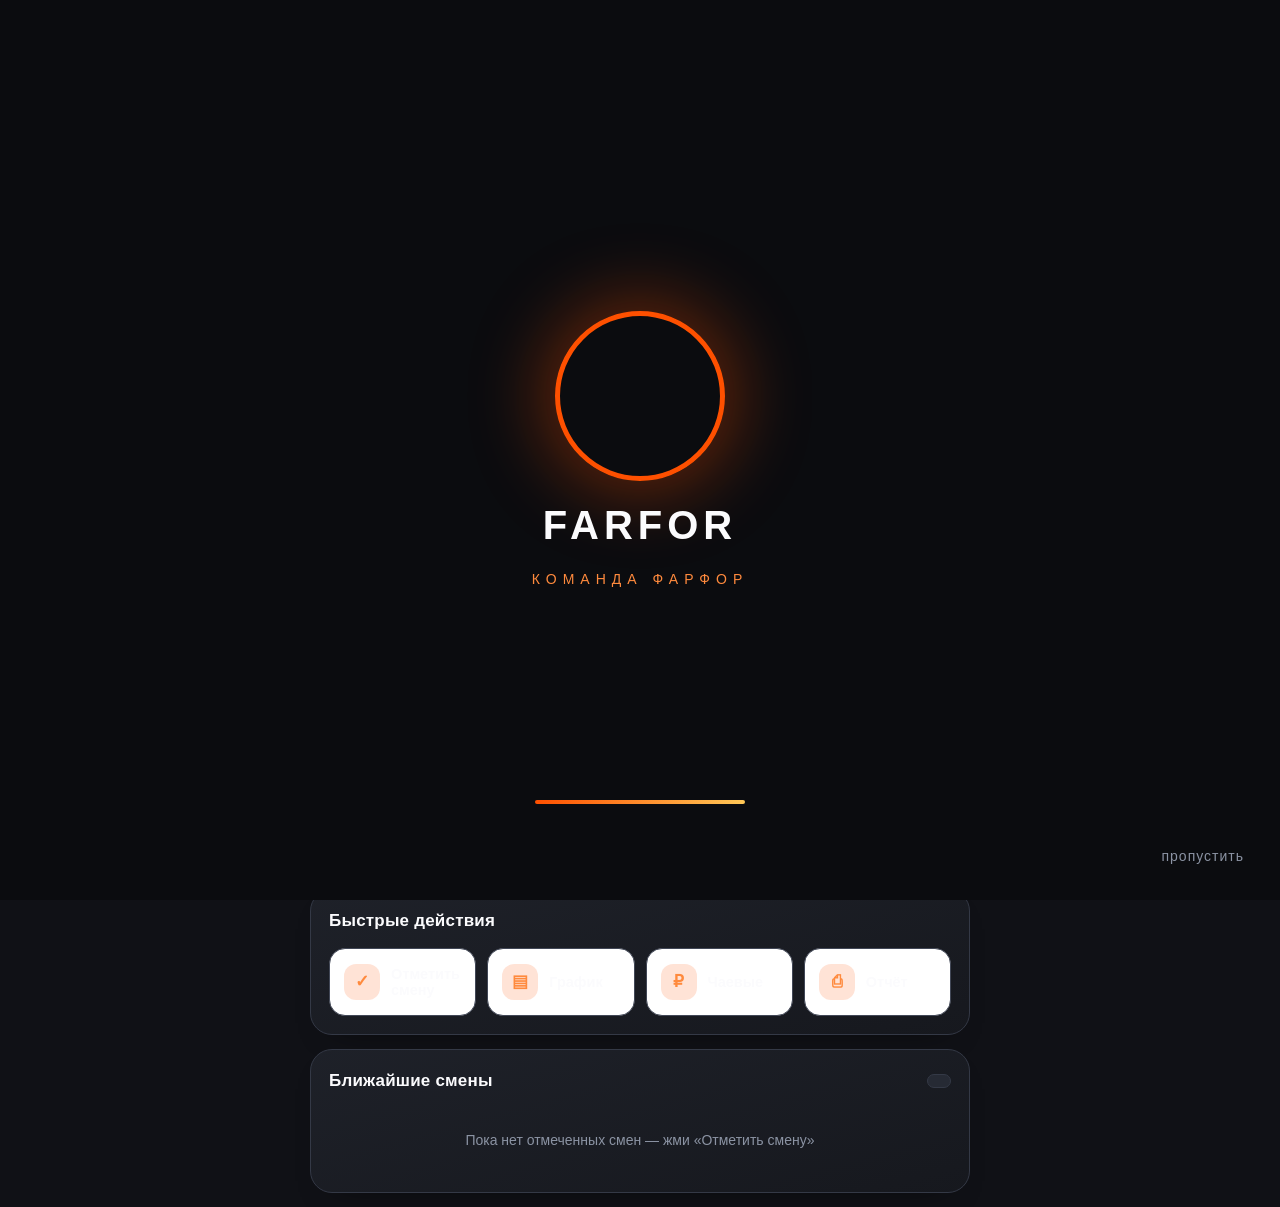
==== commit 0452f22a: "v2: index.html" ====
--- a/index.html
+++ b/index.html
@@ -18,7 +18,13 @@
 
 <!-- ══════════ ЗАСТАВКА ══════════ -->
 <div id="splash" class="splash">
-  <img class="splash-art" src="assets/splash.webp" alt="FARFOR — Команда Фарфор">
+  <img class="splash-art" src="assets/splash.webp" alt="FARFOR — Команда Фарфор"
+       onerror="document.getElementById('splashFb').style.display='flex'">
+  <div id="splashFb" style="position:absolute;inset:0;display:none;flex-direction:column;align-items:center;justify-content:center;gap:14px;background:#0b0c0f">
+    <div style="width:170px;height:170px;border-radius:50%;border:5px solid #fe5000;box-shadow:0 0 70px 14px rgba(254,80,0,.35)"></div>
+    <div style="font-size:40px;font-weight:800;letter-spacing:5px">FARFOR</div>
+    <div style="font-size:14px;letter-spacing:6px;color:#ff8a3d">КОМАНДА ФАРФОР</div>
+  </div>
   <div class="splash-bar"><i></i></div>
   <button id="splashSkip" class="splash-skip">пропустить</button>
 </div>
--- a/styles.css
+++ b/styles.css
@@ -51,7 +51,7 @@
   background-size:cover; background-position:center top;
 }
 body::before{content:"";position:fixed;inset:0;z-index:-1;
-  background:linear-gradient(180deg,rgba(16,17,22,.72),rgba(16,17,22,.96) 55%,rgba(16,17,22,.99));}
+  background:linear-gradient(180deg,rgba(16,17,22,.42),rgba(16,17,22,.86) 45%,rgba(16,17,22,.97));}
 h3{margin:0;font-size:17px;font-weight:800;letter-spacing:.2px}
 input,select,button{font-family:inherit;font-size:inherit;color:inherit}
 button{cursor:pointer;border:none;background:none}
@@ -241,9 +241,9 @@
   background:rgba(18,19,25,.95);backdrop-filter:blur(20px);-webkit-backdrop-filter:blur(20px);
   border-top:1px solid rgba(255,255,255,.08);padding:8px 2px calc(8px + var(--sb))}
 .tabbar button{display:flex;flex-direction:column;align-items:center;gap:5px;color:var(--mut2);font-size:10px;font-weight:700;padding:4px 0;min-width:0}
-.tabbar button img{width:25px;height:25px;display:block;transition:transform .18s ease}
+.tabbar button svg{width:25px;height:25px;display:block;transition:transform .18s ease}
 .tabbar button.on{color:var(--acc2)}
-.tabbar button.on img{transform:translateY(-2px);filter:drop-shadow(0 4px 10px rgba(254,80,0,.55))}
+.tabbar button.on svg{transform:translateY(-2px);filter:drop-shadow(0 4px 10px rgba(254,80,0,.55))}
 
 /* ═══════════ ШТОРКА ═══════════ */
 .sheet-wrap{position:fixed;inset:0;z-index:60;display:none}
@@ -339,7 +339,7 @@
   --gold:#b8801a; --green:#1f9d55; --red:#d93b40; --blue:#1f6fd0;
   --txt:#15161a; --mut:#5a5f6a; --mut2:#868c98;
 }
-body[data-theme="light"]::before{background:linear-gradient(180deg,rgba(244,241,237,.75),rgba(244,241,237,.97) 50%,rgba(244,241,237,.99))}
+body[data-theme="light"]::before{background:linear-gradient(180deg,rgba(244,241,237,.45),rgba(244,241,237,.88) 45%,rgba(244,241,237,.97))}
 body[data-theme="light"] .topbar{background:rgba(255,255,255,.9)}
 body[data-theme="light"] .tabbar{background:rgba(255,255,255,.96)}
 body[data-theme="light"] .hero{background:linear-gradient(150deg,#fff,#faf7f3 60%,#f4efe8);border-color:var(--line2)}
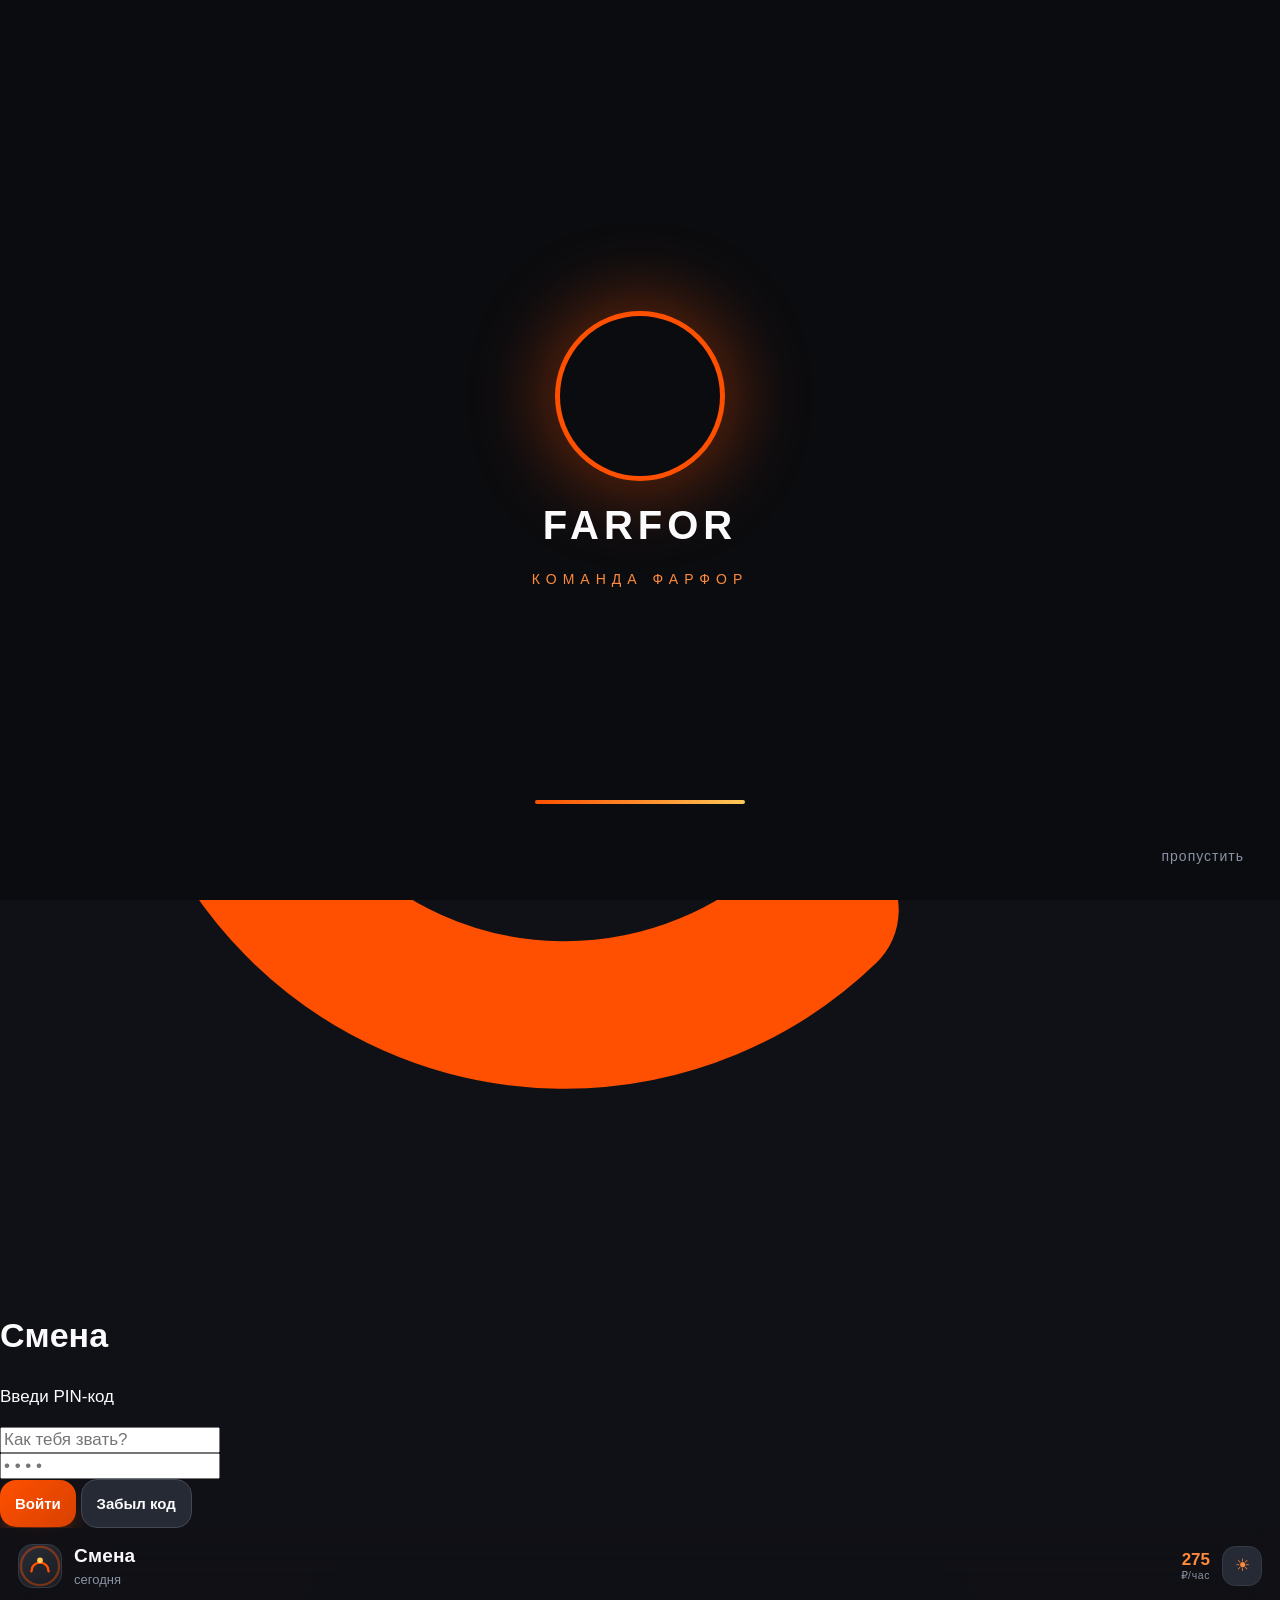
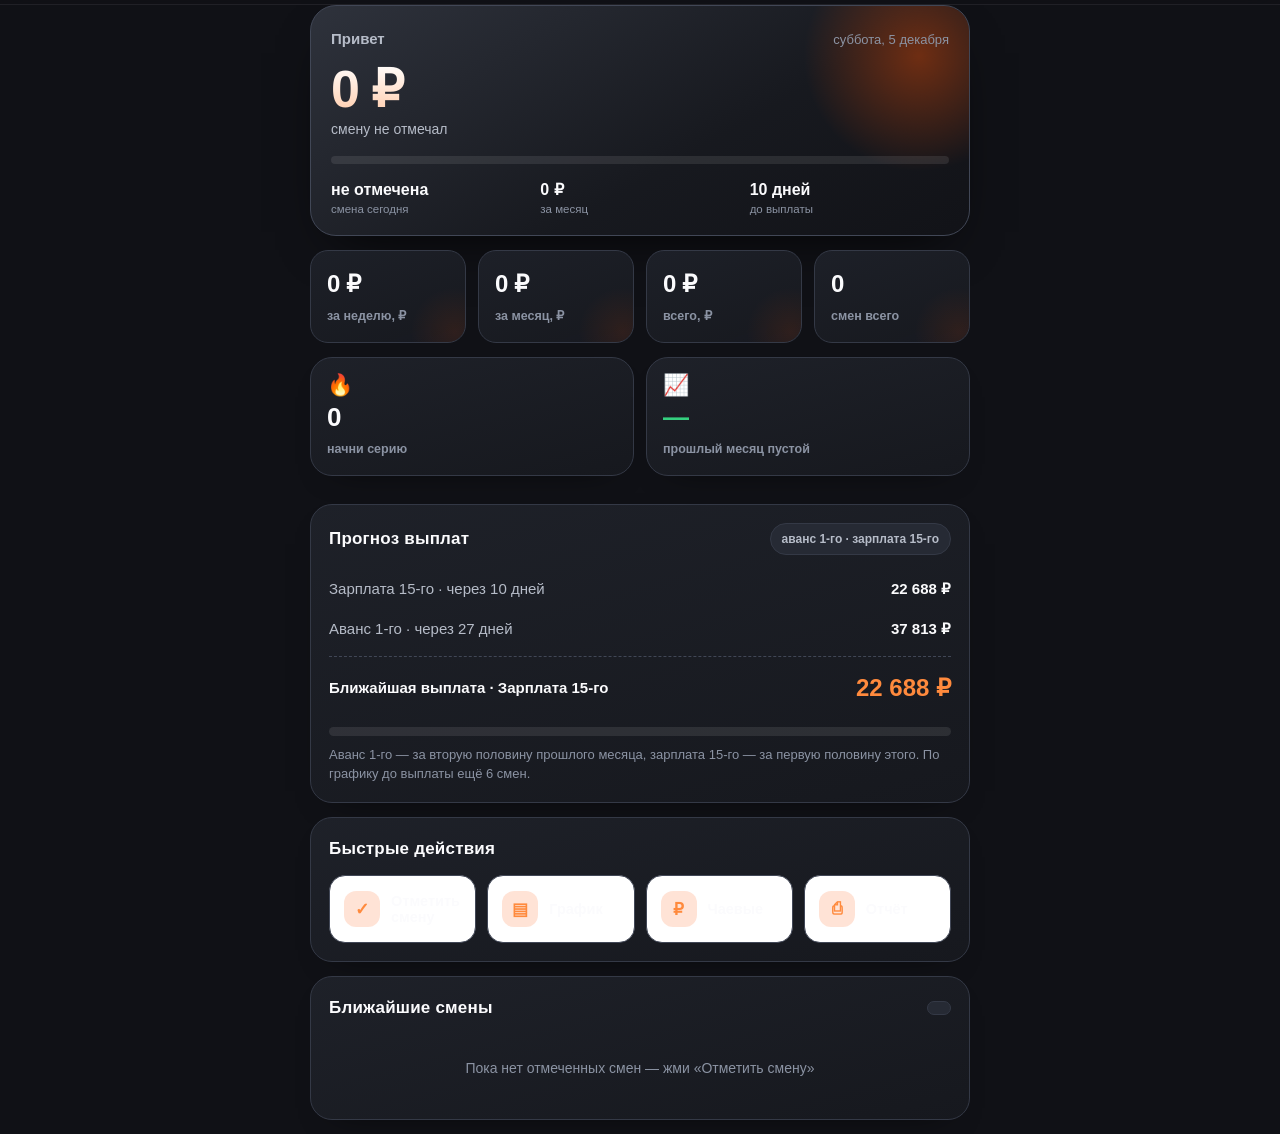
==== commit 9f369b15: "v1.3 Смена: PIN-вход и новая иконка" ====
--- a/index.html
+++ b/index.html
@@ -3,15 +3,15 @@
 <head>
 <meta charset="utf-8">
 <meta name="viewport" content="width=device-width, initial-scale=1, viewport-fit=cover, user-scalable=no">
-<title>Команда Фарфор — смены и зарплата</title>
+<title>Смена — учёт смен и зарплаты</title>
 <meta name="theme-color" content="#101116">
-<meta name="description" content="Учёт смен, часов и зарплаты для повара FARFOR. График 2-2, 3-3, 5-2, праздники, прогноз зарплаты, табель, награды.">
+<meta name="description" content="Смена — личный учёт смен, часов и зарплаты для повара FARFOR. PIN-вход, график 2-2, праздники, прогноз выплат, награды.">
 <link rel="manifest" href="manifest.webmanifest">
 <link rel="icon" href="assets/icon.svg">
 <link rel="apple-touch-icon" href="assets/icon-192.png">
 <meta name="apple-mobile-web-app-capable" content="yes">
 <meta name="apple-mobile-web-app-status-bar-style" content="black-translucent">
-<meta name="apple-mobile-web-app-title" content="Команда Фарфор">
+<meta name="apple-mobile-web-app-title" content="Смена">
 <link rel="stylesheet" href="styles.css">
 </head>
 <body>
@@ -27,6 +27,31 @@
   </div>
   <div class="splash-bar"><i></i></div>
   <button id="splashSkip" class="splash-skip">пропустить</button>
+</div>
+
+
+<!-- ══════════ ЭКРАН ВХОДА (PIN) ══════════ -->
+<div id="lock" class="lock">
+  <div class="lock-logo">
+    <svg viewBox="0 0 512 512">
+      <path d="M330 148a150 150 0 1 0 0 216" fill="none" stroke="#fe5000" stroke-width="59" stroke-linecap="round"/>
+      <path d="M330 148a150 150 0 0 1 32 38" fill="none" stroke="#ffc857" stroke-width="59" stroke-linecap="round"/>
+      <path d="M256 256V163" stroke="#fff" stroke-width="18" stroke-linecap="round"/>
+      <path d="M256 256l63 33" stroke="#fff" stroke-width="15" stroke-linecap="round"/>
+      <circle cx="256" cy="256" r="10" fill="#fff"/>
+      <circle cx="330" cy="148" r="15" fill="#ffc857"/>
+    </svg>
+  </div>
+  <h1 class="lock-title" id="lockTitle">Смена</h1>
+  <p class="lock-text" id="lockText">Введи PIN-код</p>
+  <div class="lock-name" id="lockNameWrap">
+    <input type="text" id="lockName" placeholder="Как тебя звать?" maxlength="24" autocomplete="given-name">
+  </div>
+  <input type="password" id="lockPin" class="lock-pin" inputmode="numeric" maxlength="6"
+         placeholder="• • • •" autocomplete="off">
+  <div class="lock-hint" id="lockHint"></div>
+  <button class="btn primary lock-go" id="lockGo">Войти</button>
+  <button class="btn ghost lock-reset" id="lockReset">Забыл код</button>
 </div>
 
 <!-- ══════════ ОНБОРДИНГ ══════════ -->
@@ -49,7 +74,7 @@
     </svg>
   </div>
   <div class="tb-txt">
-    <div class="tb-title" id="tbTitle">Команда Фарфор</div>
+    <div class="tb-title" id="tbTitle">Смена</div>
     <div class="tb-sub" id="tbSub">сегодня</div>
   </div>
   <div class="tb-rate"><span id="tbRate">—</span><small>₽/час</small></div>
@@ -260,6 +285,14 @@
         <div><label>Зарплата — какого числа</label>
           <select id="fPayday"><option value="10">10-е</option><option value="15">15-е</option><option value="20">20-е</option><option value="25">25-е</option><option value="31">31-е</option></select>
         </div>
+      </div>
+    </div>
+    <div class="card">
+      <div class="card-h"><h3>Вход по PIN</h3><span class="pill" id="pinPill">выключен</span></div>
+      <p class="muted small">Приложение спросит код при запуске. Код хранится только на телефоне.</p>
+      <div class="quick">
+        <button class="qbtn" data-act="set-pin"><span class="qi">🔒</span>Задать код</button>
+        <button class="qbtn" data-act="off-pin"><span class="qi">🔓</span>Отключить код</button>
       </div>
     </div>
     <div class="card">
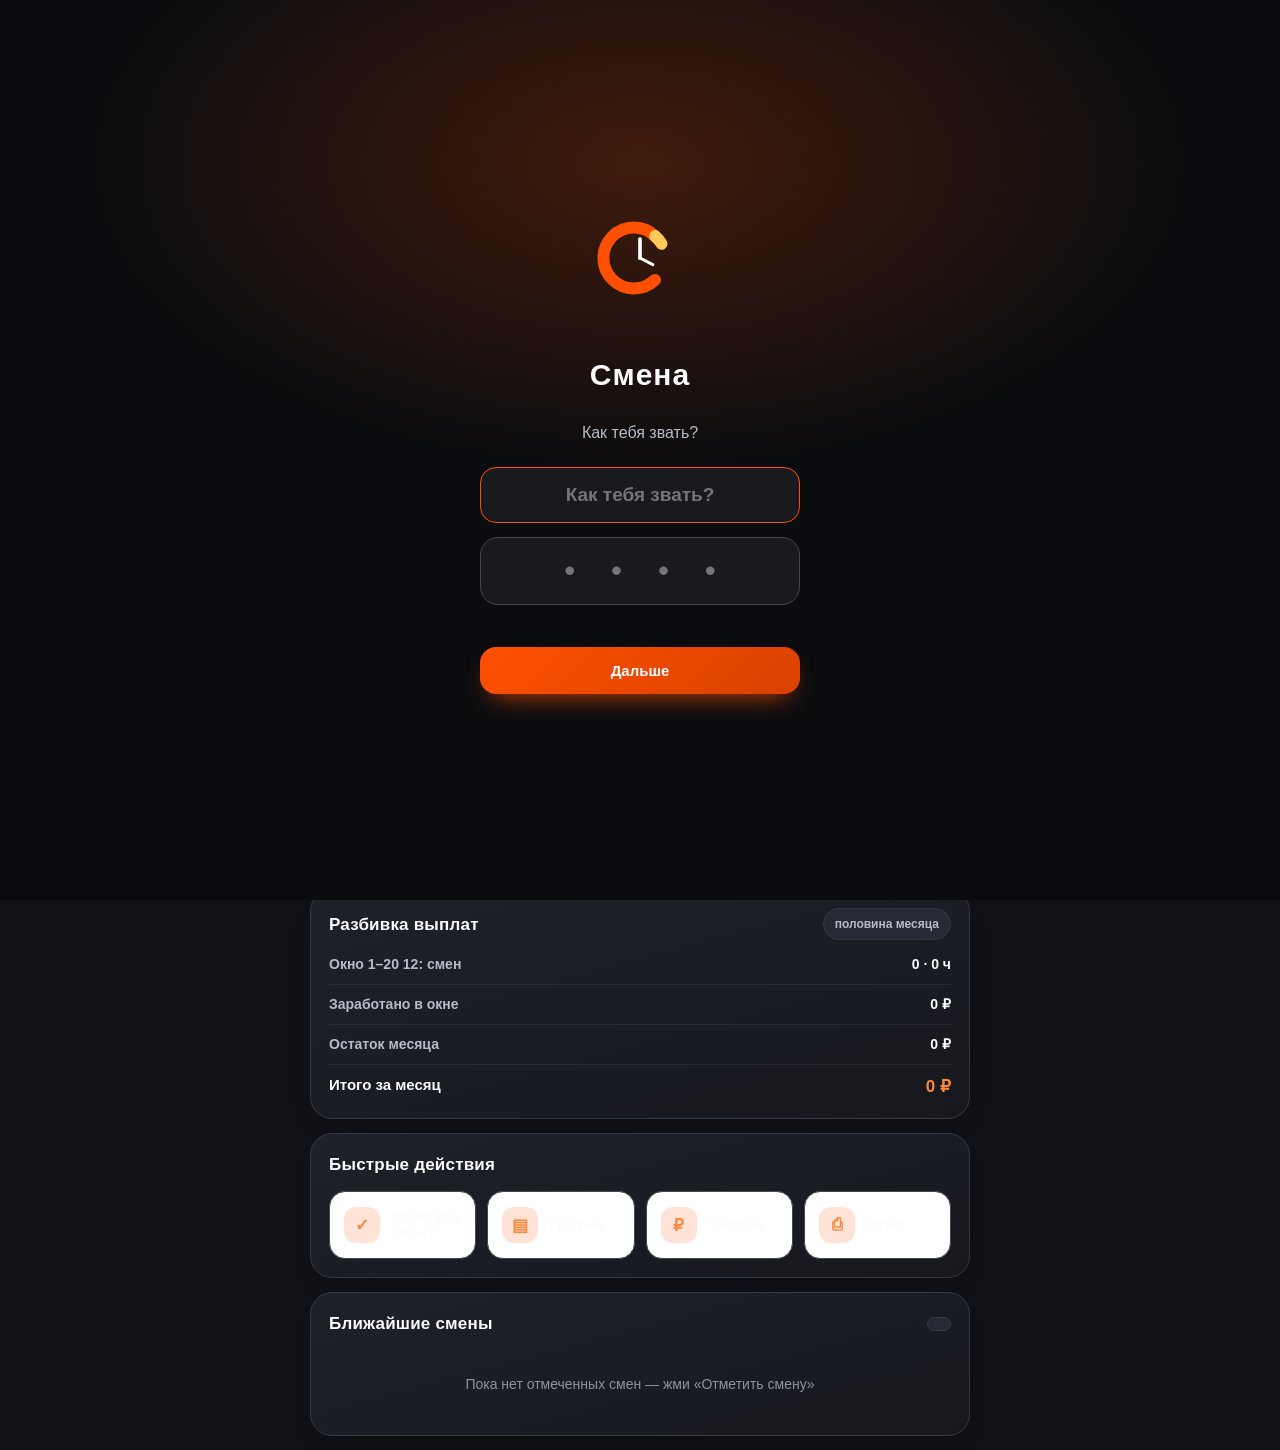
==== commit fbf10fff: "v1.4: свой цикл графика, окна в день, доплаты и списания списком, правило выплат 40%, напарник вдвоё" ====
--- a/index.html
+++ b/index.html
@@ -131,6 +131,11 @@
       <div class="fc-note" id="fcNote"></div>
     </div>
 
+    <div class="card" id="payBreakCard">
+      <div class="card-h"><h3>Разбивка выплат</h3><span class="pill" id="pbMode">—</span></div>
+      <div id="payBreak" class="break"></div>
+    </div>
+
     <div class="card">
       <div class="card-h"><h3>Быстрые действия</h3></div>
       <div class="quick">
@@ -167,6 +172,7 @@
       <div class="cal-actions">
         <button class="btn ghost" data-cal="fill">Заполнить по графику</button>
         <button class="btn ghost" data-cal="clear">Очистить месяц</button>
+        <button class="btn ghost" data-act="copy-month">⧉ Копировать месяц</button>
       </div>
     </div>
   </section>
@@ -177,6 +183,27 @@
       <div class="card-h"><h3>Мой график</h3><span class="pill" id="schedPill">2-2</span></div>
       <p class="muted small">Выбери паттерн — приложение расставит смены по календарю и посчитает зарплату.</p>
       <div class="pats" id="pats"></div>
+    </div>
+    <div class="card">
+      <div class="card-h"><h3>Свой цикл</h3><span class="pill" id="cyclePill">2-2</span></div>
+      <p class="muted small">Любой ритм: сколько дней работаешь и сколько отдыхаешь. Например
+        <b>1/1, 2/2, 3/3</b> — или все вместе, «лесенкой». Считается и зарплата, и аванс.</p>
+      <div class="field"><label>Работа / отдых, через запятую</label>
+        <div class="hours-row">
+          <input type="text" id="cycleInput" placeholder="1/1, 2/2, 3/3" maxlength="60">
+          <button class="btn primary" id="cycleApply">Ок</button>
+        </div>
+      </div>
+      <div class="chips" id="cycleChips"></div>
+      <div id="cycleViz" style="margin:14px 0 4px"></div>
+      <div class="field"><label>Окон в день (двойная смена)</label>
+        <div class="chips" id="spdChips">
+          <button class="chip" data-spd="1">1 окно</button>
+          <button class="chip" data-spd="2">2 окна</button>
+          <button class="chip" data-spd="3">3 окна</button>
+        </div>
+      </div>
+      <button class="btn ghost" id="cycleReset" style="width:100%">Сбросить к 2-2</button>
     </div>
     <div class="card">
       <div class="card-h"><h3>Настройки графика</h3></div>
@@ -213,6 +240,36 @@
       </div>
       <button class="btn ghost" data-act="add-bonus" style="width:100%;margin-bottom:12px">+ Премия за месяц (бонус, доплата)</button>
       <div id="bonusLine"></div>
+      <div class="card" id="bonusCard" style="margin:0 0 14px">
+        <div class="card-h"><h3>Доплаты и премии</h3><span class="pill" id="bonusPill">0 ₽</span></div>
+        <p class="muted small">Любые доплаты: +10 за план, +10 за скорость, чаевые — всё складывается в одну сумму.</p>
+        <div id="bonusItems" class="list"></div>
+        <div class="field"><label>Добавить доплату</label>
+          <div class="hours-row">
+            <input type="text" id="bonusName" placeholder="За что" maxlength="40">
+            <input type="number" id="bonusAmt" placeholder="₽" inputmode="numeric" style="max-width:104px">
+            <button class="btn primary" id="bonusAdd">+</button>
+          </div>
+        </div>
+        <div class="chips" id="bonusQuick"></div>
+      </div>
+      <div class="card" id="mateCard" style="margin:0 0 14px">
+        <div class="card-h"><h3>Напарник</h3><span class="pill" id="matePill">—</span></div>
+      </div>
+      <div class="card" id="deductionsCard" style="margin:0 0 14px">
+        <div class="card-h"><h3>Списания и штрафы</h3><span class="pill" id="deductionPill">− 0 ₽</span></div>
+        <p class="muted small">Если прилетел штраф или удержали — запиши сюда. Видно, сколько заработал
+          и сколько забрали, и ничего не теряется «в воздухе».</p>
+        <div id="deductionsList" class="list"></div>
+        <div class="field"><label>Добавить списание</label>
+          <div class="hours-row">
+            <input type="text" id="dedName" placeholder="За что" maxlength="40">
+            <input type="number" id="dedAmt" placeholder="₽" inputmode="numeric" style="max-width:104px">
+            <button class="btn primary" id="dedAdd">+</button>
+          </div>
+        </div>
+        <div class="chips" id="dedQuick"></div>
+      </div>
       <div id="tabTitle" class="muted small" style="margin-bottom:10px;font-weight:600"></div>
       <div id="tabList" class="list"></div>
       <div class="cal-sum" id="tabSum" style="margin-top:14px"></div>
@@ -253,6 +310,9 @@
         <button class="li" data-go="badges"><div class="li-d">🏅</div><div class="li-t"><b>Награды</b><span>за смены, часы и деньги</span></div><div class="li-m">›</div></button>
         <button class="li" data-go="guide"><div class="li-d">📖</div><div class="li-t"><b>Как считать</b><span>инструкция и формулы</span></div><div class="li-m">›</div></button>
         <button class="li" data-go="data"><div class="li-d">💾</div><div class="li-t"><b>Данные</b><span>экспорт, импорт, сброс</span></div><div class="li-m">›</div></button>
+        <button class="li" data-act="share-link"><div class="li-d">🔗</div><div class="li-t"><b>Ссылка на график</b><span>покажи свой график ссылкой</span></div><div class="li-m">›</div></button>
+        <button class="li" data-act="export-ics"><div class="li-d">📆</div><div class="li-t"><b>Календарь (.ics)</b><span>смены в календарь телефона</span></div><div class="li-m">›</div></button>
+        <button class="li" data-act="share-report"><div class="li-d">📤</div><div class="li-t"><b>Поделиться отчётом</b><span>табель в мессенджер</span></div><div class="li-m">›</div></button>
       </div>
     </div>
     <div class="card">
@@ -286,6 +346,34 @@
           <select id="fPayday"><option value="10">10-е</option><option value="15">15-е</option><option value="20">20-е</option><option value="25">25-е</option><option value="31">31-е</option></select>
         </div>
       </div>
+    </div>
+    <div class="card">
+      <div class="card-h"><h3>Правило выплат</h3></div>
+      <p class="muted small">Как считать аванс. Вариант «% от первых дней» — если из заработка за первые дни месяца
+        часть уходит в аванс, а остальное в премию и выплачивается с зарплатой.</p>
+      <div class="field"><label>Режим</label>
+        <div class="chips" id="payModeChips">
+          <button class="chip" data-pm="half">По половине месяца</button>
+          <button class="chip" data-pm="pct">% от первых дней</button>
+        </div>
+      </div>
+      <div class="field row2">
+        <div><label>В аванс, %</label><input type="number" id="fAdvPct" inputmode="numeric" min="0" max="100" step="5"></div>
+        <div><label>Окно, дней</label><input type="number" id="fAdvDays" inputmode="numeric" min="1" max="28" step="1"></div>
+      </div>
+    </div>
+    <div class="card">
+      <div class="card-h"><h3>Напарник</h3></div>
+      <p class="muted small">Если смену делите вдвоём — у каждого свои часы и свои деньги. Приложение посчитает обоих.</p>
+      <div class="field row2">
+        <div><label>Имя напарника</label><input type="text" id="fMateName" placeholder="Дима" maxlength="24"></div>
+        <div><label>Его ставка, ₽/час</label><input type="number" id="fMateRate" inputmode="numeric" min="0" step="10"></div>
+      </div>
+    </div>
+    <div class="card">
+      <div class="card-h"><h3>Ссылка на сайт</h3></div>
+      <p class="muted small">Адрес сайта, куда приложение отправляет твой график ссылкой. Оставь пустым — будет просто текст.</p>
+      <div class="field"><label>URL сайта</label><input type="text" id="fSiteUrl" placeholder="https://..." maxlength="120"></div>
     </div>
     <div class="card">
       <div class="card-h"><h3>Вход по PIN</h3><span class="pill" id="pinPill">выключен</span></div>
@@ -472,6 +560,16 @@
         </div>
       </div>
       <div class="field" id="slotField"><label>Время смены</label><div class="chips" id="slotChips"></div></div>
+      <div class="field" id="partsBlock"><label>Окна смены</label>
+        <div id="partsList"></div>
+        <button class="btn ghost" id="addPart" type="button" style="width:100%;margin-top:8px">+ ещё окно (двойная смена)</button>
+      </div>
+      <div class="field" id="mateField" style="display:none"><label>Кто работает</label>
+        <div class="chips" id="mateChips">
+          <button class="chip on" data-who="me">Я</button>
+          <button class="chip" data-who="mate">Напарник</button>
+        </div>
+      </div>
       <div class="field" id="shortField"><label>Предпраздничный день</label>
         <div class="chips" id="shortChips">
           <button class="chip on" data-short="1">Минус 1 час</button>
@@ -486,13 +584,32 @@
       <div class="sh-sum" id="shSum"></div>
       <div class="sh-actions">
         <button class="btn ghost" id="shDel">Удалить</button>
+        <button class="btn ghost" id="copyShift" type="button">⧉ Копировать</button>
         <button class="btn primary" id="shSave">Сохранить</button>
       </div>
     </div>
   </div>
 </div>
 
+<!-- ══════════ ОКНО КОПИРОВАНИЯ ══════════ -->
+<div class="sheet-wrap" id="copyWrap">
+  <div class="sheet-bg" id="copyBg"></div>
+  <div class="sheet">
+    <div class="sh-head">
+      <div>
+        <div class="sh-date">Копировать смену</div>
+        <div class="sh-hol">выбери дни — смена скопируется как есть</div>
+      </div>
+      <button class="sh-x" id="copyClose">✕</button>
+    </div>
+    <div class="sh-body">
+      <div id="copyList" class="list"></div>
+    </div>
+  </div>
+</div>
+
 <div id="toast" class="toast"></div>
 <script src="app.js"></script>
+<script src="app-fx.js"></script>
 </body>
 </html>
--- a/styles.css
+++ b/styles.css
@@ -61,7 +61,9 @@
 
 /* ═══════════ ЗАСТАВКА ═══════════ */
 .splash{position:fixed;inset:0;z-index:99;background:#0b0c0f;display:flex;flex-direction:column;
-  align-items:center;justify-content:center;overflow:hidden;transition:opacity .5s ease,visibility .5s}
+  align-items:center;justify-content:center;overflow:hidden;transition:opacity .5s ease,visibility .5s;
+  animation:splashAuto .7s 4.2s forwards}
+@keyframes splashAuto{to{opacity:0;visibility:hidden;pointer-events:none}}
 .splash.hide{opacity:0;visibility:hidden;pointer-events:none}
 .splash-art{position:absolute;inset:0;width:100%;height:100%;object-fit:cover;object-position:center}
 
@@ -261,7 +263,7 @@
   border-radius:16px;padding:16px;text-align:center;margin:6px 0 16px}
 .sh-sum b{font-size:27px;font-weight:800;color:var(--acc2);font-family:'Montserrat','Inter',sans-serif;letter-spacing:-.6px}
 .sh-sum span{font-size:13px;color:var(--mut);display:block;margin-top:4px;font-weight:600}
-.sh-actions{display:grid;grid-template-columns:1fr 2fr;gap:10px}
+.sh-actions{display:grid;grid-template-columns:1fr 1fr 2fr;gap:10px}
 .hours-row{display:flex;align-items:center;gap:10px;margin-top:10px}
 .hours-row input{width:100px;text-align:center;font-weight:800;background:var(--card2);border:1.5px solid var(--line2);border-radius:13px;padding:11px;font-size:17px;outline:none}
 .hours-row span{font-size:12.5px;color:var(--mut2);font-weight:600}
@@ -363,3 +365,52 @@
   .hero-amt{font-size:52px}
   .badges{grid-template-columns:repeat(4,1fr)}
 }
+
+/* ═══════════ ЭКРАН ВХОДА (PIN) ═══════════ */
+.lock{position:fixed;inset:0;z-index:96;background:#0b0c0f;display:none;flex-direction:column;
+ align-items:center;justify-content:center;padding:26px;text-align:center;
+ background-image:radial-gradient(900px 500px at 50% 18%,rgba(254,80,0,.22),transparent 62%)}
+.lock.on{display:flex}
+.lock-logo{width:104px;height:104px;margin-bottom:22px;animation:lockIn .5s cubic-bezier(.2,1.3,.4,1)}
+.lock-logo svg{width:100%;height:100%}
+@keyframes lockIn{from{opacity:0;transform:scale(.7)}to{opacity:1;transform:none}}
+.lock-title{font-size:30px;font-weight:800;letter-spacing:1px;font-family:'Montserrat','Inter',sans-serif;margin-bottom:8px}
+.lock-text{font-size:16px;color:var(--mut);margin-bottom:22px;max-width:320px;line-height:1.5}
+.lock-name{width:100%;max-width:320px;margin-bottom:14px;display:none}
+.lock-name.on{display:block}
+.lock-name input{width:100%;text-align:center;background:rgba(255,255,255,.06);border:1.5px solid var(--line2);
+ border-radius:16px;padding:16px;font-size:19px;font-weight:700;outline:none}
+.lock-name input:focus{border-color:var(--acc)}
+.lock-pin{width:100%;max-width:320px;text-align:center;letter-spacing:14px;font-size:30px;font-weight:800;
+ background:rgba(255,255,255,.06);border:1.5px solid var(--line2);border-radius:18px;padding:16px 10px 16px 24px;outline:none}
+.lock-pin:focus{border-color:var(--acc)}
+.lock-hint{height:24px;margin-top:12px;font-size:14px;color:#ff8f93;font-weight:600}
+.lock-go{width:100%;max-width:320px;margin-top:6px}
+.lock-reset{width:100%;max-width:320px;margin-top:10px;background:transparent;border:none;color:var(--mut2);font-size:14px}
+body[data-theme="light"] .lock{background:#f4f1ed}
+body[data-theme="light"] .lock-name input,body[data-theme="light"] .lock-pin{background:#fff;border-color:var(--line2)}
+
+/* ═══════════ v1.4: свой цикл, окна смены, доплаты, напарник ═══════════ */
+.cyc-strip{display:flex;gap:4px;flex-wrap:wrap;background:var(--card2);border:1px solid var(--line);
+  border-radius:14px;padding:10px}
+.cyc-strip i{width:20px;height:26px;border-radius:6px;display:block;background:#333845}
+.cyc-strip i.w{background:linear-gradient(160deg,var(--acc),#cf3d00);box-shadow:0 3px 8px -4px rgba(254,80,0,.9)}
+.part{background:var(--card2);border:1px solid var(--line2);border-radius:14px;padding:11px;margin-bottom:9px}
+.part .chips{margin-bottom:9px}
+.part .chips .chip{padding:8px 11px;font-size:12.5px}
+.part .hours-row{margin-top:0}
+.part .hours-row input{width:92px}
+.li-x{width:34px;height:34px;flex:0 0 34px;border-radius:11px;background:var(--card3);border:1px solid var(--line2);
+  color:var(--mut2);font-size:15px;font-weight:800;display:flex;align-items:center;justify-content:center}
+.li-x:active{color:var(--red);border-color:var(--red)}
+.li-btn{width:100%;text-align:left}
+.li-btn:active{background:var(--card3)}
+.br-total{border-bottom:none;padding-bottom:0;font-size:15px;color:var(--txt)}
+.br-total b{color:var(--acc2);font-size:17px}
+#bonusName{width:auto;flex:1;min-width:0;text-align:left!important;font-size:15px!important}
+#bonusAmt{width:104px}
+#cycleInput{width:100%}
+.sh-actions{grid-template-columns:1fr 1fr 2fr}
+.hours-row input[type=text]{text-align:left}
+#dedName{width:auto;flex:1;min-width:0;text-align:left!important;font-size:15px!important}
+#dedAmt{width:104px}
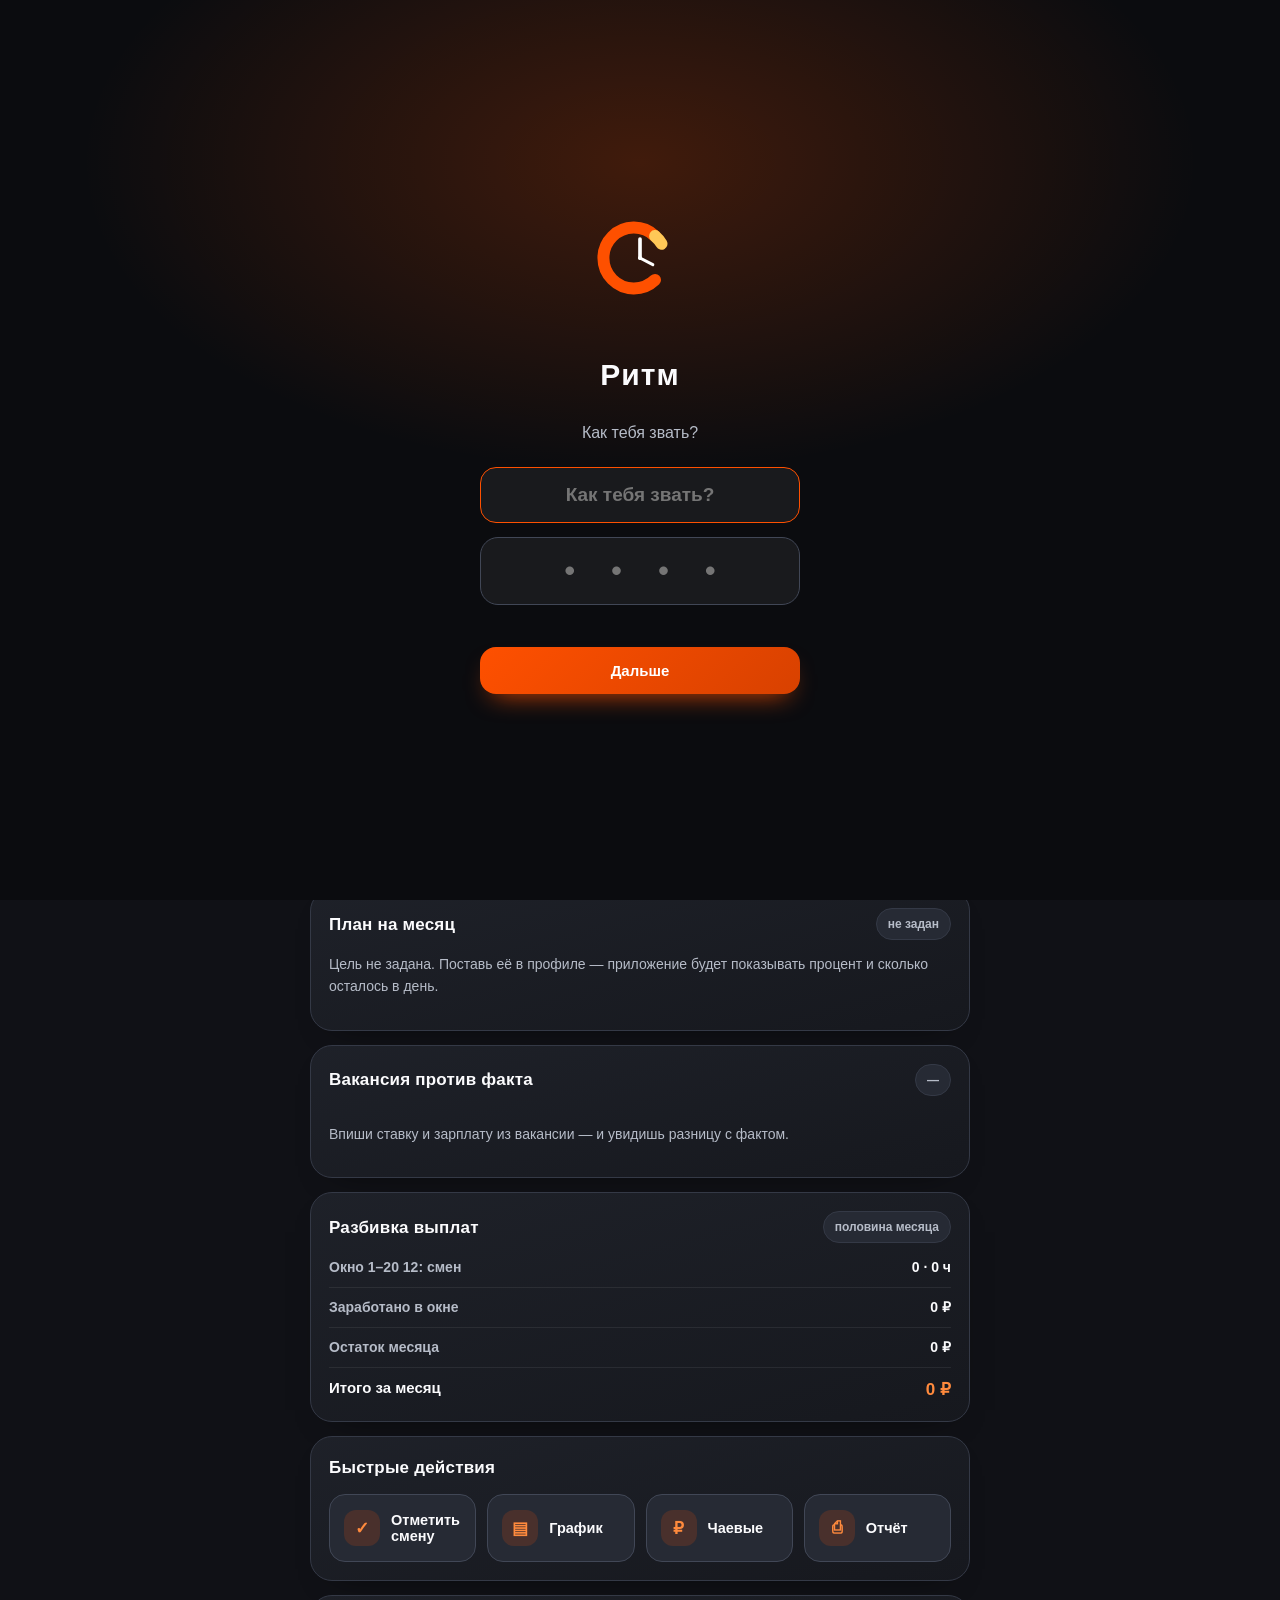
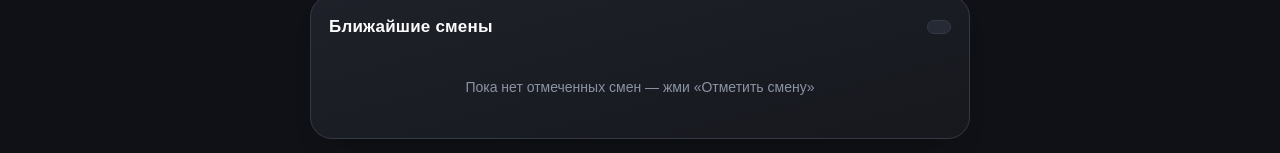
==== commit 077df506: "feat(v1.5): Обжиг — перенос графика с сайта, план в процентах, вакансия против факта, вход по отпеча" ====
--- a/index.html
+++ b/index.html
@@ -3,15 +3,15 @@
 <head>
 <meta charset="utf-8">
 <meta name="viewport" content="width=device-width, initial-scale=1, viewport-fit=cover, user-scalable=no">
-<title>Смена — учёт смен и зарплаты</title>
+<title>Обжиг — учёт смен и зарплаты</title>
 <meta name="theme-color" content="#101116">
-<meta name="description" content="Смена — личный учёт смен, часов и зарплаты для повара FARFOR. PIN-вход, график 2-2, праздники, прогноз выплат, награды.">
+<meta name="description" content="Обжиг — личный учёт смен, часов и зарплаты для команды FARFOR. PIN-вход, свой цикл графика, окна в день, доплаты, прогноз выплат.">
 <link rel="manifest" href="manifest.webmanifest">
 <link rel="icon" href="assets/icon.svg">
 <link rel="apple-touch-icon" href="assets/icon-192.png">
 <meta name="apple-mobile-web-app-capable" content="yes">
 <meta name="apple-mobile-web-app-status-bar-style" content="black-translucent">
-<meta name="apple-mobile-web-app-title" content="Смена">
+<meta name="apple-mobile-web-app-title" content="Обжиг">
 <link rel="stylesheet" href="styles.css">
 </head>
 <body>
@@ -42,7 +42,7 @@
       <circle cx="330" cy="148" r="15" fill="#ffc857"/>
     </svg>
   </div>
-  <h1 class="lock-title" id="lockTitle">Смена</h1>
+  <h1 class="lock-title" id="lockTitle">Обжиг</h1>
   <p class="lock-text" id="lockText">Введи PIN-код</p>
   <div class="lock-name" id="lockNameWrap">
     <input type="text" id="lockName" placeholder="Как тебя звать?" maxlength="24" autocomplete="given-name">
@@ -51,6 +51,7 @@
          placeholder="• • • •" autocomplete="off">
   <div class="lock-hint" id="lockHint"></div>
   <button class="btn primary lock-go" id="lockGo">Войти</button>
+  <button class="btn ghost lock-reset" id="lockFp" style="display:none">☝ Войти по отпечатку</button>
   <button class="btn ghost lock-reset" id="lockReset">Забыл код</button>
 </div>
 
@@ -74,7 +75,7 @@
     </svg>
   </div>
   <div class="tb-txt">
-    <div class="tb-title" id="tbTitle">Смена</div>
+    <div class="tb-title" id="tbTitle">Обжиг</div>
     <div class="tb-sub" id="tbSub">сегодня</div>
   </div>
   <div class="tb-rate"><span id="tbRate">—</span><small>₽/час</small></div>
@@ -129,6 +130,16 @@
       </div>
       <div class="fc-bar"><i id="fcBar"></i></div>
       <div class="fc-note" id="fcNote"></div>
+    </div>
+
+    <div class="card" id="goalCard">
+      <div class="card-h"><h3>План на месяц</h3><span class="pill" id="goalPill">—</span></div>
+      <div id="goalBlock"></div>
+    </div>
+
+    <div class="card" id="vacCard">
+      <div class="card-h"><h3>Вакансия против факта</h3><span class="pill" id="vacPill">—</span></div>
+      <div id="vacBlock" class="break"></div>
     </div>
 
     <div class="card" id="payBreakCard">
@@ -244,6 +255,9 @@
         <div class="card-h"><h3>Доплаты и премии</h3><span class="pill" id="bonusPill">0 ₽</span></div>
         <p class="muted small">Любые доплаты: +10 за план, +10 за скорость, чаевые — всё складывается в одну сумму.</p>
         <div id="bonusItems" class="list"></div>
+        <div class="field"><label>Что за доплата</label>
+          <div class="chips" id="bonusCat"></div>
+        </div>
         <div class="field"><label>Добавить доплату</label>
           <div class="hours-row">
             <input type="text" id="bonusName" placeholder="За что" maxlength="40">
@@ -312,6 +326,7 @@
         <button class="li" data-go="data"><div class="li-d">💾</div><div class="li-t"><b>Данные</b><span>экспорт, импорт, сброс</span></div><div class="li-m">›</div></button>
         <button class="li" data-act="share-link"><div class="li-d">🔗</div><div class="li-t"><b>Ссылка на график</b><span>покажи свой график ссылкой</span></div><div class="li-m">›</div></button>
         <button class="li" data-act="export-ics"><div class="li-d">📆</div><div class="li-t"><b>Календарь (.ics)</b><span>смены в календарь телефона</span></div><div class="li-m">›</div></button>
+        <button class="li" data-act="import-link"><div class="li-d">⇩</div><div class="li-t"><b>Вставить график</b><span>перенести график с сайта по ссылке</span></div><div class="li-m">›</div></button>
         <button class="li" data-act="share-report"><div class="li-d">📤</div><div class="li-t"><b>Поделиться отчётом</b><span>табель в мессенджер</span></div><div class="li-m">›</div></button>
       </div>
     </div>
@@ -345,6 +360,29 @@
         <div><label>Зарплата — какого числа</label>
           <select id="fPayday"><option value="10">10-е</option><option value="15">15-е</option><option value="20">20-е</option><option value="25">25-е</option><option value="31">31-е</option></select>
         </div>
+      </div>
+    </div>
+    <div class="card">
+      <div class="card-h"><h3>Вакансия</h3></div>
+      <p class="muted small">Впиши, что обещали на собеседовании. Приложение покажет, сколько реально
+        выходит за час и за месяц — и разницу.</p>
+      <div class="field row2">
+        <div><label>Ставка по вакансии, ₽/час</label><input type="number" id="fVacRate" inputmode="numeric" min="0" step="10"></div>
+        <div><label>Зарплата по вакансии, ₽</label><input type="number" id="fVacSalary" inputmode="numeric" min="0" step="1000"></div>
+      </div>
+    </div>
+    <div class="card">
+      <div class="card-h"><h3>Цель на месяц</h3></div>
+      <p class="muted small">Сколько хочешь заработать за месяц. Приложение покажет процент и
+        сколько осталось в день.</p>
+      <div class="field"><label>Цель, ₽</label><input type="number" id="fGoal" inputmode="numeric" min="0" step="1000"></div>
+    </div>
+    <div class="card">
+      <div class="card-h"><h3>Вход по отпечатку</h3><span class="pill" id="fpPill">выключен</span></div>
+      <p class="muted small">Заходишь пальцем, без кода. Код остаётся запасным путём.</p>
+      <div class="quick">
+        <button class="qbtn" data-act="fp-on"><span class="qi">☝</span>Включить</button>
+        <button class="qbtn" data-act="fp-off"><span class="qi">✋</span>Отключить</button>
       </div>
     </div>
     <div class="card">
--- a/styles.css
+++ b/styles.css
@@ -351,13 +351,25 @@
 body[data-theme="light"] .day{background:#eeeae4}
 body[data-theme="light"] .day.off{background:#f6f3ef}
 body[data-theme="light"] .day.wknd{background:#e9e4dd;color:var(--mut2)}
-body[data-theme="light"] .li,.qbtn,.chip,.pat,.badge,.pv{background:#f3efea}
-body[data-theme="light"] .field input,.qbtn,.chip,.pat,.nav,.hours-row input{background:#fff}
+body[data-theme="light"] .li,
+body[data-theme="light"] .qbtn,
+body[data-theme="light"] .chip,
+body[data-theme="light"] .pat,
+body[data-theme="light"] .badge,
+body[data-theme="light"] .pv{background:#f3efea}
+body[data-theme="light"] .field input,
+body[data-theme="light"] .qbtn,
+body[data-theme="light"] .chip,
+body[data-theme="light"] .pat,
+body[data-theme="light"] .nav,
+body[data-theme="light"] .hours-row input{background:#fff}
 body[data-theme="light"] .sheet{background:#fbf9f6}
 body[data-theme="light"] .txtbox{color:#2a2d34;background:#f3efea}
 body[data-theme="light"] .day.work{color:#fff}
 body[data-theme="light"] .tb-rate span{color:var(--acc)}
-body[data-theme="light"] .forecast .fc-row.big b,.li-m,.sh-sum b{color:var(--acc)}
+body[data-theme="light"] .forecast .fc-row.big b,
+body[data-theme="light"] .li-m,
+body[data-theme="light"] .sh-sum b{color:var(--acc)}
 
 @media(min-width:600px){
   .grid4{grid-template-columns:repeat(4,1fr)}
